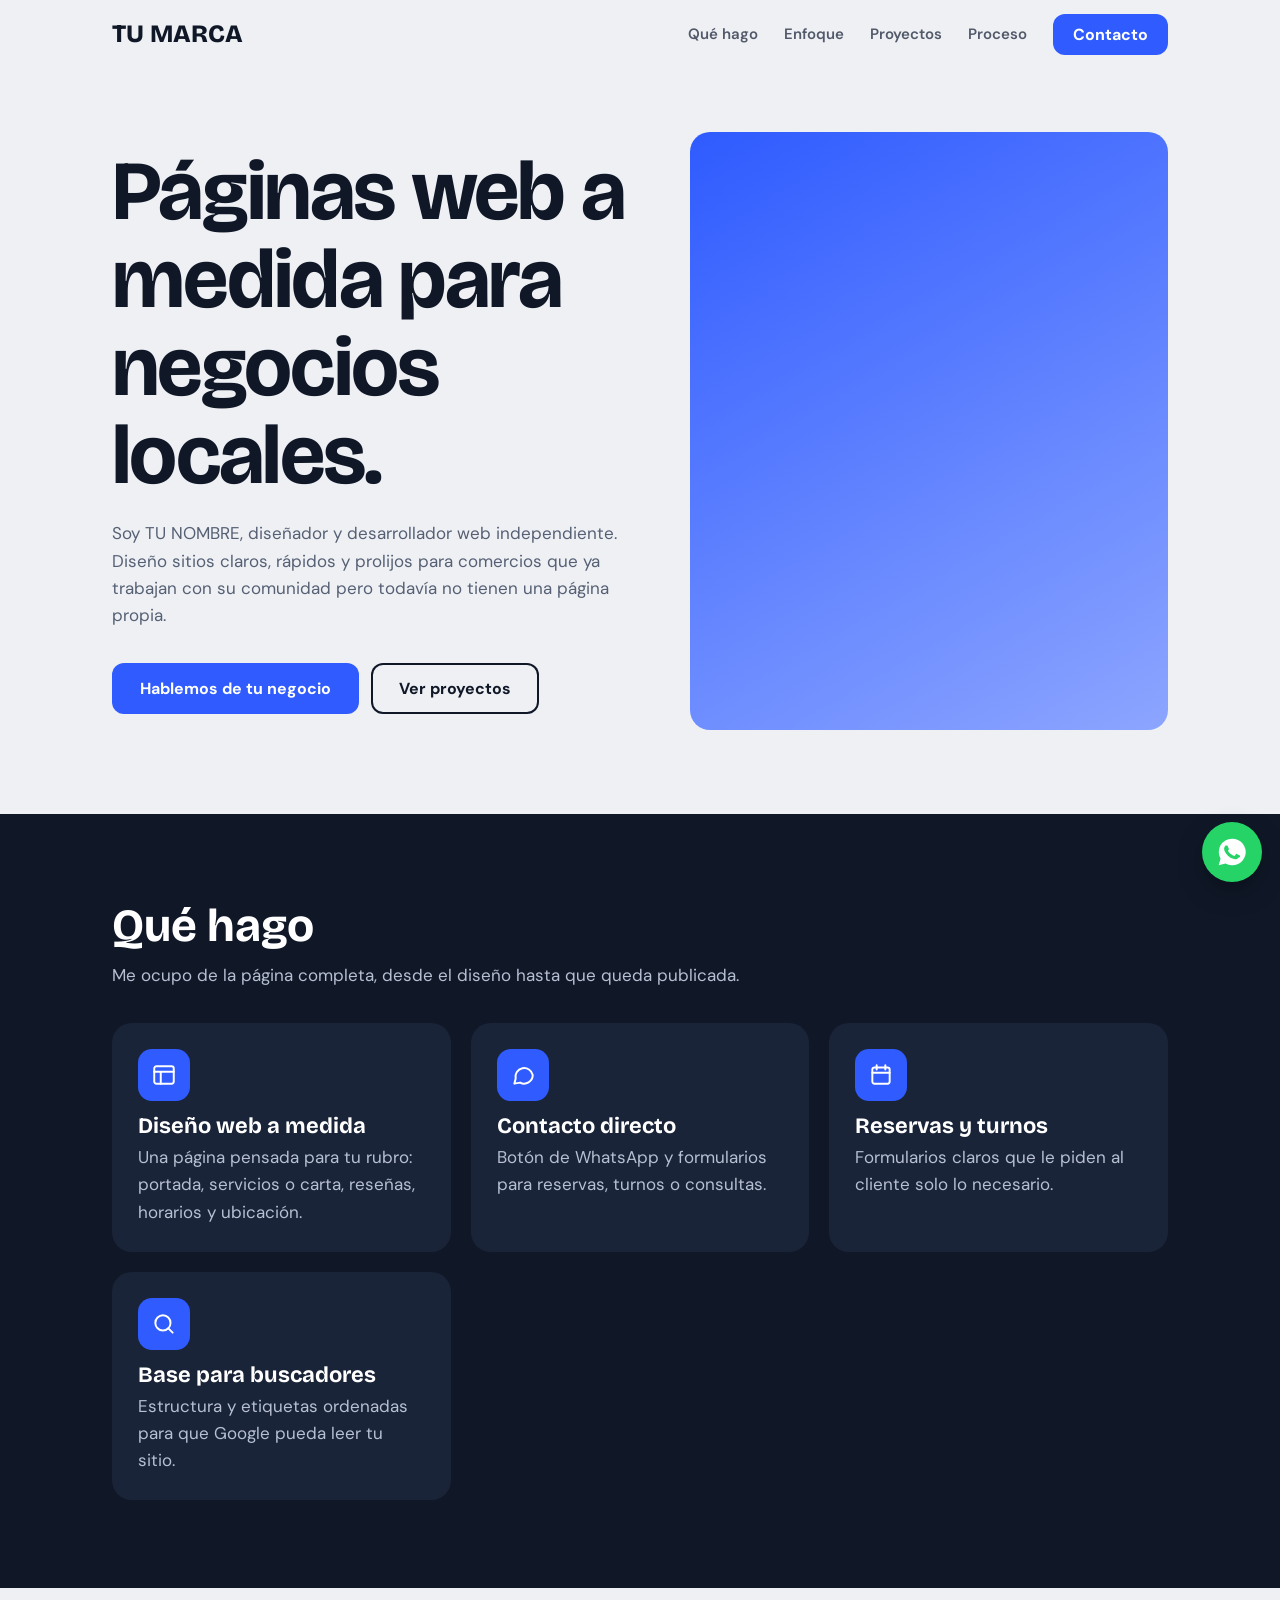
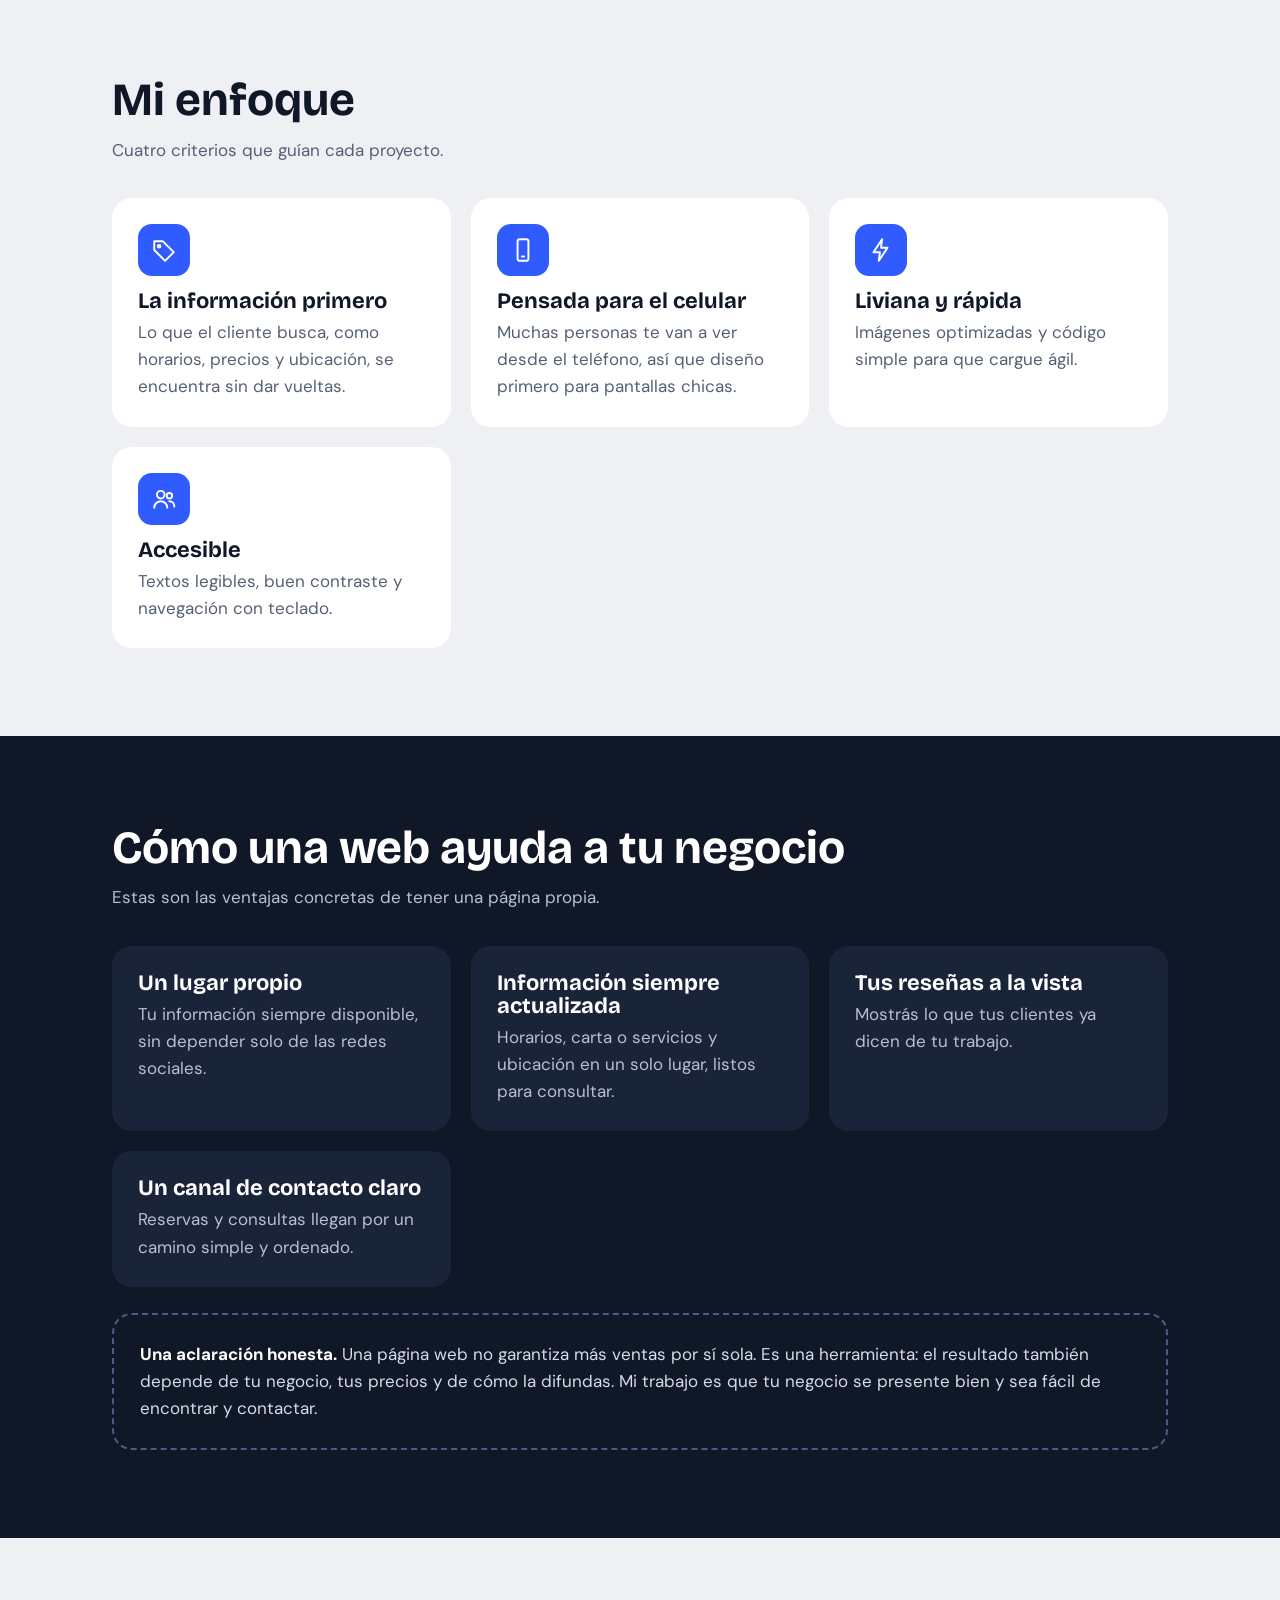
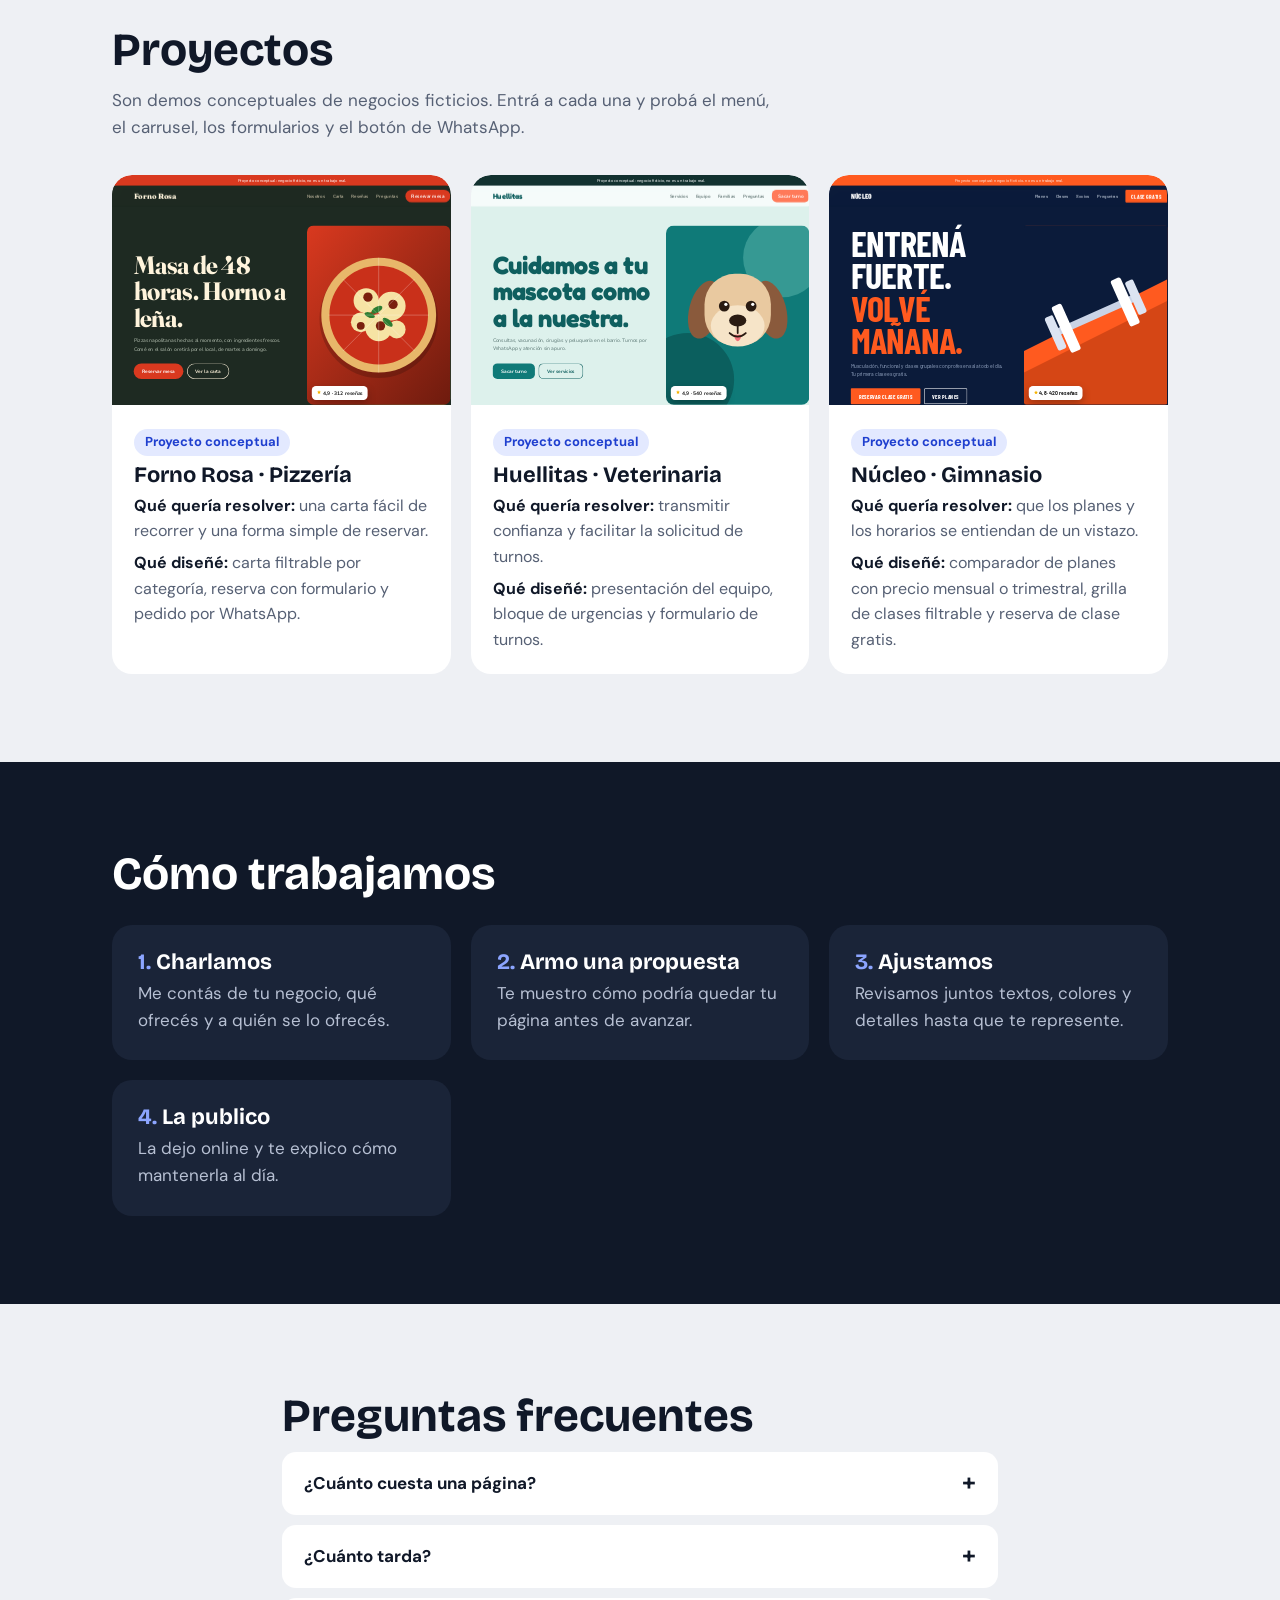
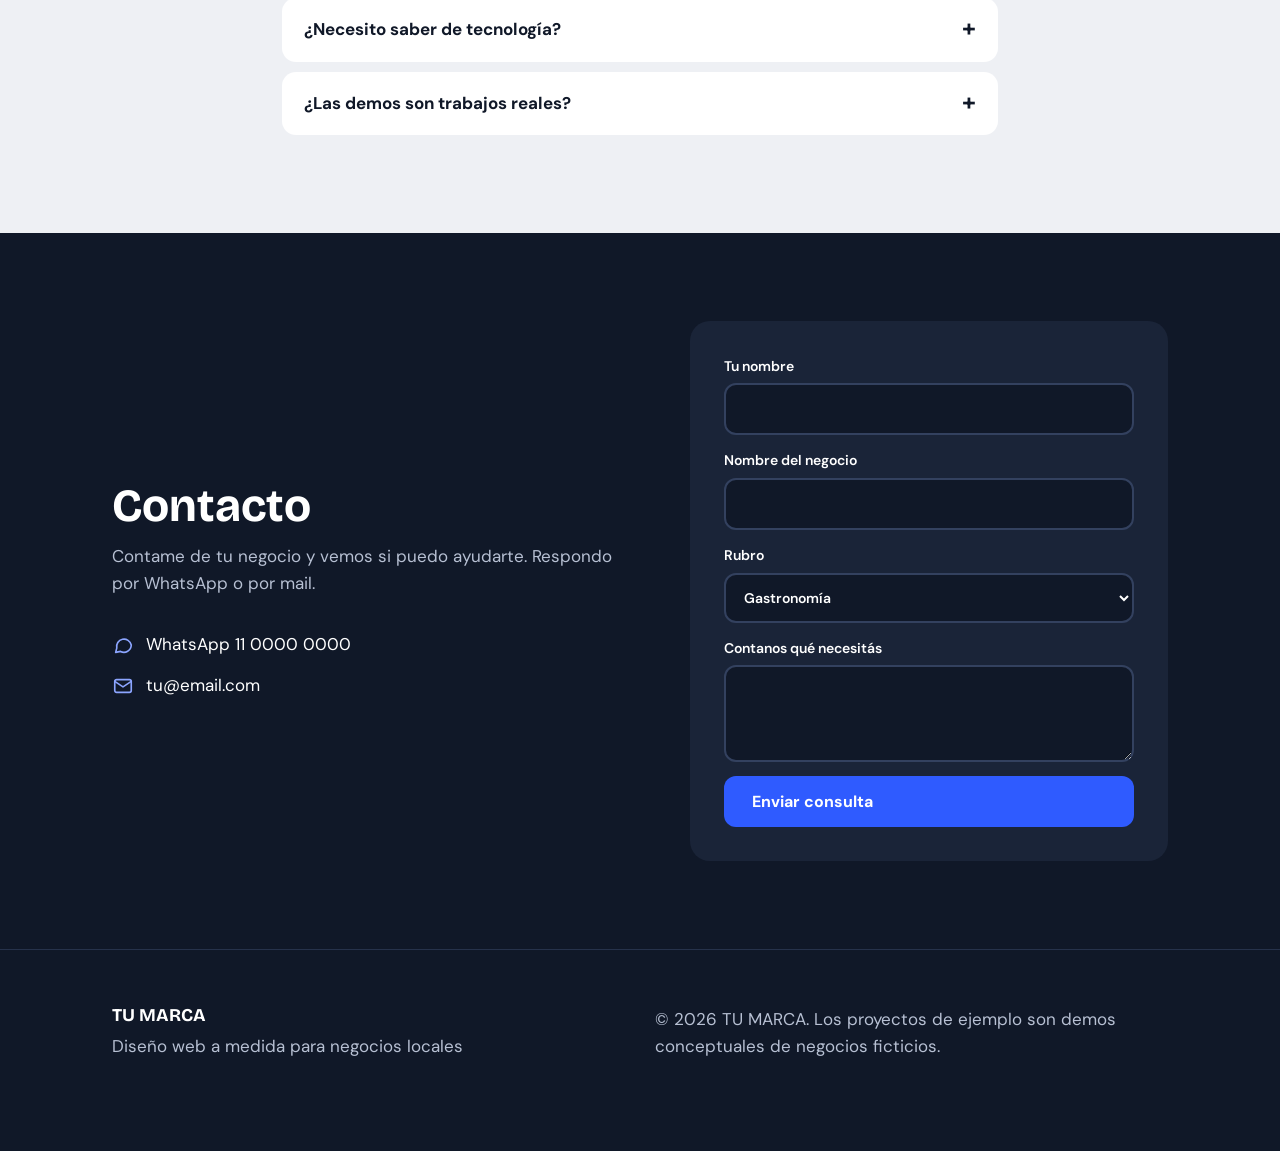
==== index.html @ e84b5f0b "Add files via upload" ====
<!DOCTYPE html><html lang="es"><head><meta charset="utf-8"><meta name="viewport" content="width=device-width,initial-scale=1"><title>TU MARCA · Diseño web a medida para negocios locales</title>
<meta name="description" content="Diseño y desarrollo de páginas web a medida para comercios y negocios locales.">
<link rel="preconnect" href="https://fonts.googleapis.com"><link rel="preconnect" href="https://fonts.gstatic.com" crossorigin>
<link href="https://fonts.googleapis.com/css2?family=Bricolage+Grotesque:opsz,wght@12..96,500;12..96,800&family=DM+Sans:wght@400;500;700&display=swap" rel="stylesheet">
<link rel="stylesheet" href="assets/common.css"><style>
:root{--bg:#EEF0F4;--tx:#2A3347;--hd:#101828;--mu:#566074;--ac:#2F5BFF;--on:#fff;--cd:#fff;--bd:#D5DAE5;--nb:#EEF0F4ee;--fi:#F6F7FA;--r:12px;--r2:20px;--fh:'Bricolage Grotesque',sans-serif;--fb:'DM Sans'}
.dk{background:#101828;color:#fff}.dk h2,.dk h3{color:#fff}.dk .sub,.dk .card p{color:#b7c0d3}.dk .card{background:#1A2438}.dk .info .i{color:#8CA5FF}
.shot{height:230px;overflow:hidden;position:relative;border-radius:var(--r2) var(--r2) 0 0;background:#dde1ea}.shot iframe{width:1200px;height:860px;border:0;transform:scale(.3);transform-origin:0 0;pointer-events:none}
.shot a{position:absolute;inset:0;background:#2F5BFF00;display:flex;gap:8px;align-items:center;justify-content:center;color:#fff;font-weight:700;opacity:0;transition:.3s;text-decoration:none}.shot a:hover,.shot a:focus-visible{background:#2F5BFFcc;opacity:1}
.pc{padding:0;overflow:hidden}.pb{padding:22px}.pb p{font-size:16px}.pb p b{color:var(--hd)}.tag{display:inline-block;font-size:13px;background:#E3E9FF;color:#1f3fcf;padding:3px 11px;border-radius:999px;font-weight:700;margin-bottom:8px}
.n{counter-reset:s}.stp{counter-increment:s}.stp h3::before{content:counter(s) ". ";color:#8CA5FF}
.note{border:2px dashed #4a5c85;border-radius:var(--r2);padding:26px;margin-top:26px;color:#d4dbea}.note b{color:#fff}
.dk .f{background:#1A2438}.dk .f input,.dk .f select,.dk .f textarea{color:#fff;background:#101828;border-color:#33415f}</style></head>
<body data-wa="5491100000000" data-msg="Hola! Vi tu portfolio y quiero consultar por una web para mi negocio.">
<header class="nav"><div class="w"><a class="logo" href="#">TU MARCA</a><button class="burger" aria-label="Menú"><i data-i="menu"></i></button>
<nav><a href="#servicios">Qué hago</a><a href="#enfoque">Enfoque</a><a href="#proyectos">Proyectos</a><a href="#proceso">Proceso</a><a class="btn" href="#contacto">Contacto</a></nav></div></header>
<section class="hero"><div class="w two"><div><h1>Páginas web a medida para negocios locales.</h1>
<p class="sub">Soy TU NOMBRE, diseñador y desarrollador web independiente. Diseño sitios claros, rápidos y prolijos para comercios que ya trabajan con su comunidad pero todavía no tienen una página propia.</p>
<div class="cta"><a class="btn" href="#contacto">Hablemos de tu negocio</a><a class="btn o" href="#proyectos">Ver proyectos</a></div></div>
<div class="ph tall" data-img="img/yo.jpg" style="--ill:url(img/yo.svg);--g:linear-gradient(150deg,#2F5BFF,#8CA5FF)"></div></div></section>
<section class="dk sec" id="servicios"><div class="w"><h2 class="rv">Qué hago</h2><p class="sub rv">Me ocupo de la página completa, desde el diseño hasta que queda publicada.</p>
<div class="g"><div class="card rv"><div class="ic"><i data-i="layout"></i></div><h3>Diseño web a medida</h3><p>Una página pensada para tu rubro: portada, servicios o carta, reseñas, horarios y ubicación.</p></div>
<div class="card rv"><div class="ic"><i data-i="chat"></i></div><h3>Contacto directo</h3><p>Botón de WhatsApp y formularios para reservas, turnos o consultas.</p></div>
<div class="card rv"><div class="ic"><i data-i="cal"></i></div><h3>Reservas y turnos</h3><p>Formularios claros que le piden al cliente solo lo necesario.</p></div>
<div class="card rv"><div class="ic"><i data-i="search"></i></div><h3>Base para buscadores</h3><p>Estructura y etiquetas ordenadas para que Google pueda leer tu sitio.</p></div></div></div></section>
<section class="sec" id="enfoque"><div class="w"><h2 class="rv">Mi enfoque</h2><p class="sub rv">Cuatro criterios que guían cada proyecto.</p>
<div class="g"><div class="card rv"><div class="ic"><i data-i="tag"></i></div><h3>La información primero</h3><p>Lo que el cliente busca, como horarios, precios y ubicación, se encuentra sin dar vueltas.</p></div>
<div class="card rv"><div class="ic"><i data-i="mobile"></i></div><h3>Pensada para el celular</h3><p>Muchas personas te van a ver desde el teléfono, así que diseño primero para pantallas chicas.</p></div>
<div class="card rv"><div class="ic"><i data-i="bolt"></i></div><h3>Liviana y rápida</h3><p>Imágenes optimizadas y código simple para que cargue ágil.</p></div>
<div class="card rv"><div class="ic"><i data-i="users"></i></div><h3>Accesible</h3><p>Textos legibles, buen contraste y navegación con teclado.</p></div></div></div></section>
<section class="dk sec" id="beneficios"><div class="w"><h2 class="rv">Cómo una web ayuda a tu negocio</h2><p class="sub rv">Estas son las ventajas concretas de tener una página propia.</p>
<div class="g"><div class="card rv"><h3>Un lugar propio</h3><p>Tu información siempre disponible, sin depender solo de las redes sociales.</p></div>
<div class="card rv"><h3>Información siempre actualizada</h3><p>Horarios, carta o servicios y ubicación en un solo lugar, listos para consultar.</p></div>
<div class="card rv"><h3>Tus reseñas a la vista</h3><p>Mostrás lo que tus clientes ya dicen de tu trabajo.</p></div>
<div class="card rv"><h3>Un canal de contacto claro</h3><p>Reservas y consultas llegan por un camino simple y ordenado.</p></div></div>
<div class="note rv"><p><b>Una aclaración honesta.</b> Una página web no garantiza más ventas por sí sola. Es una herramienta: el resultado también depende de tu negocio, tus precios y de cómo la difundas. Mi trabajo es que tu negocio se presente bien y sea fácil de encontrar y contactar.</p></div></div></section>
<section class="sec" id="proyectos"><div class="w"><h2 class="rv">Proyectos</h2><p class="sub rv">Son demos conceptuales de negocios ficticios. Entrá a cada una y probá el menú, el carrusel, los formularios y el botón de WhatsApp.</p>
<div class="g">
<article class="card pc rv"><div class="shot"><iframe src="demos/pizzeria.html" title="Vista previa de la demo de pizzería" loading="lazy" tabindex="-1"></iframe><a href="demos/pizzeria.html">Ver demo <i data-i="up"></i></a></div><div class="pb"><span class="tag">Proyecto conceptual</span><h3>Forno Rosa · Pizzería</h3><p><b>Qué quería resolver:</b> una carta fácil de recorrer y una forma simple de reservar.</p><p><b>Qué diseñé:</b> carta filtrable por categoría, reserva con formulario y pedido por WhatsApp.</p></div></article>
<article class="card pc rv"><div class="shot"><iframe src="demos/veterinaria.html" title="Vista previa de la demo de veterinaria" loading="lazy" tabindex="-1"></iframe><a href="demos/veterinaria.html">Ver demo <i data-i="up"></i></a></div><div class="pb"><span class="tag">Proyecto conceptual</span><h3>Huellitas · Veterinaria</h3><p><b>Qué quería resolver:</b> transmitir confianza y facilitar la solicitud de turnos.</p><p><b>Qué diseñé:</b> presentación del equipo, bloque de urgencias y formulario de turnos.</p></div></article>
<article class="card pc rv"><div class="shot"><iframe src="demos/gimnasio.html" title="Vista previa de la demo de gimnasio" loading="lazy" tabindex="-1"></iframe><a href="demos/gimnasio.html">Ver demo <i data-i="up"></i></a></div><div class="pb"><span class="tag">Proyecto conceptual</span><h3>Núcleo · Gimnasio</h3><p><b>Qué quería resolver:</b> que los planes y los horarios se entiendan de un vistazo.</p><p><b>Qué diseñé:</b> comparador de planes con precio mensual o trimestral, grilla de clases filtrable y reserva de clase gratis.</p></div></article></div></div></section>
<section class="dk sec" id="proceso"><div class="w"><h2 class="rv">Cómo trabajamos</h2><div class="g n" style="margin-top:26px">
<div class="card stp rv"><h3>Charlamos</h3><p>Me contás de tu negocio, qué ofrecés y a quién se lo ofrecés.</p></div><div class="card stp rv"><h3>Armo una propuesta</h3><p>Te muestro cómo podría quedar tu página antes de avanzar.</p></div><div class="card stp rv"><h3>Ajustamos</h3><p>Revisamos juntos textos, colores y detalles hasta que te represente.</p></div><div class="card stp rv"><h3>La publico</h3><p>La dejo online y te explico cómo mantenerla al día.</p></div></div></div></section>
<section class="sec" id="faq"><div class="w" style="max-width:760px"><h2 class="rv">Preguntas frecuentes</h2>
<details class="rv"><summary>¿Cuánto cuesta una página?</summary><p>Depende de lo que necesites. Escribime y te paso un presupuesto sin compromiso.</p></details>
<details class="rv"><summary>¿Cuánto tarda?</summary><p>Depende de la cantidad de secciones y de qué tan rápido tengamos los textos y las fotos. Te doy un plazo estimado antes de empezar.</p></details>
<details class="rv"><summary>¿Necesito saber de tecnología?</summary><p>No. Me encargo de la parte técnica y te explico lo que necesites saber.</p></details>
<details class="rv"><summary>¿Las demos son trabajos reales?</summary><p>No. Son proyectos conceptuales de negocios ficticios, hechos para mostrar mi forma de trabajar.</p></details></div></section>
<section class="dk sec" id="contacto"><div class="w two"><div class="rv"><h2>Contacto</h2><p class="sub">Contame de tu negocio y vemos si puedo ayudarte. Respondo por WhatsApp o por mail.</p>
<ul class="info"><li><i data-i="chat"></i>WhatsApp 11 0000 0000</li><li><i data-i="mail"></i>tu@email.com</li></ul></div>
<form class="f rv" style="grid-template-columns:1fr" data-t="Hola! Vi tu portfolio y quiero consultar por una web:" data-ok="¡Mensaje recibido!">
<label>Tu nombre<input name="Nombre" required></label><label>Nombre del negocio<input name="Negocio" required></label>
<label>Rubro<select name="Rubro"><option>Gastronomía</option><option>Salud y mascotas</option><option>Deportes</option><option>Belleza</option><option>Otro</option></select></label>
<label>Contanos qué necesitás<textarea name="Consulta" rows="3"></textarea></label><button class="btn" type="submit">Enviar consulta</button></form></div></section>
<footer style="background:#101828;color:#b7c0d3;border-color:#26324b"><div class="w fg"><div><h3 style="color:#fff">TU MARCA</h3><p>Diseño web a medida para negocios locales</p></div><div><p>© 2026 TU MARCA. Los proyectos de ejemplo son demos conceptuales de negocios ficticios.</p></div></div></footer>
<script src="assets/common.js"></script></body></html>
---- assets/common.css ----
*{box-sizing:border-box;margin:0}html{scroll-behavior:smooth}
body{font:17px/1.6 var(--fb),system-ui,sans-serif;background:var(--bg);color:var(--tx)}
.w{max-width:1100px;margin:auto;padding:0 22px}.hide{display:none!important}
.demo{background:var(--ac);color:var(--on);text-align:center;font-size:14px;padding:7px 12px}
.nav{position:sticky;top:0;z-index:50;background:var(--nb);backdrop-filter:blur(12px)}
.nav .w{display:flex;align-items:center;justify-content:space-between;height:68px}
.logo{font:800 25px var(--fh);color:var(--hd);text-decoration:none}
.nav nav{display:flex;gap:26px;align-items:center}
.nav nav a:not(.btn){color:var(--tx);text-decoration:none;font-weight:600;font-size:15px;opacity:.8;transition:opacity .2s}
.nav nav a:not(.btn):hover{opacity:1}.nav .btn{padding:10px 20px}
.burger{display:none;background:none;border:0;color:var(--hd);font-size:30px;cursor:pointer}
.btn{display:inline-flex;align-items:center;gap:8px;border:0;cursor:pointer;font:700 16px var(--fb);background:var(--ac);color:var(--on);padding:15px 28px;border-radius:var(--r);text-decoration:none;transition:transform .2s,box-shadow .25s,filter .2s}
.btn:hover{transform:translateY(-2px);box-shadow:0 12px 26px -10px var(--ac);filter:brightness(1.08)}.btn:active{transform:none}
.btn.o{background:transparent;color:var(--hd);box-shadow:inset 0 0 0 2px var(--hd)}
:focus-visible{outline:3px solid var(--ac);outline-offset:3px}
.sec{padding:88px 0}h1,h2,h3{font-family:var(--fh);color:var(--hd);line-height:1.05}
h1{font-size:clamp(42px,7.4vw,84px);letter-spacing:-.02em;margin-bottom:20px}
h2{font-size:clamp(30px,5vw,46px);margin-bottom:12px}h3{font-size:22px}
.sub{color:var(--mu);max-width:56ch;margin-bottom:34px}.cta{display:flex;gap:12px;flex-wrap:wrap;margin-top:28px}
.hero{padding:64px 0 84px}.two{display:grid;grid-template-columns:1.1fr 1fr;gap:52px;align-items:center}
.ph{position:relative;border-radius:var(--r2);background:var(--img,none) center/cover,var(--ill,none) center/cover,var(--g);overflow:hidden;min-height:220px}
.tall{aspect-ratio:4/5}.wide{aspect-ratio:5/4}
.badge{position:absolute;left:16px;bottom:16px;z-index:2;background:#fff;color:#1b1b1b;padding:10px 16px;border-radius:14px;font-weight:700;box-shadow:0 12px 30px #0004;animation:fl 4s ease-in-out infinite}
@keyframes fl{50%{transform:translateY(-8px)}}
.stats{display:grid;grid-template-columns:repeat(auto-fit,minmax(160px,1fr));gap:16px;text-align:center}
.stats b{display:block;font:800 clamp(36px,5vw,52px) var(--fh);color:var(--pr,var(--ac))}.stats span{color:var(--mu);font-size:15px}
.g{display:grid;gap:20px;grid-template-columns:repeat(auto-fit,minmax(250px,1fr))}
.card{background:var(--cd);border-radius:var(--r2);padding:26px;transition:transform .3s,box-shadow .3s}
.card:hover{transform:translateY(-5px);box-shadow:0 22px 40px -22px #000a}.card p{color:var(--mu);margin-top:6px}
.row{display:flex;justify-content:space-between;gap:12px;align-items:baseline}.row b{color:var(--pr,var(--ac));font:800 20px var(--fh);white-space:nowrap}
.tabs{display:flex;gap:8px;flex-wrap:wrap;margin-bottom:26px}
.tabs button{border:0;cursor:pointer;font:600 15px var(--fb);padding:10px 20px;border-radius:999px;background:var(--cd);color:var(--tx);transition:.2s}
.tabs button.on{background:var(--ac);color:var(--on)}
.car{overflow:hidden;--n:1}.tr{display:flex;transition:transform .6s cubic-bezier(.2,.8,.2,1)}
.sl{flex:0 0 calc(100%/var(--n));padding:0 8px}.sl>div{background:var(--cd);border-radius:var(--r2);padding:28px;height:100%}
.sl p{margin:10px 0 14px}.st{color:#F5B301;display:inline-flex;gap:2px}.st .i{width:18px;height:18px}
.cn{display:flex;justify-content:center;align-items:center;gap:14px;margin-top:22px}
.cn button{display:grid;place-items:center;width:46px;height:46px;border-radius:50%;border:0;background:var(--cd);color:var(--hd);font-size:18px;cursor:pointer;transition:.2s}.cn button:hover{background:var(--ac);color:var(--on)}
.dots span{display:inline-block;width:9px;height:9px;margin:0 4px;border-radius:9px;background:var(--mu);opacity:.4;cursor:pointer;transition:.3s}.dots span.on{width:26px;background:var(--ac);opacity:1}
.f{display:grid;gap:14px;grid-template-columns:1fr 1fr;background:var(--cd);padding:34px;border-radius:var(--r2)}.f .full{grid-column:1/-1}
.f label{display:grid;gap:6px;font-weight:600;font-size:14px}
.f input,.f select,.f textarea{font:inherit;padding:13px 14px;border-radius:12px;border:2px solid var(--bd);background:var(--fi);color:var(--tx);transition:border .2s}
.f input:focus,.f select:focus,.f textarea:focus{border-color:var(--ac);outline:0}.f :user-invalid{border-color:#e5484d}
.ok{text-align:center;padding:20px}.ok p{margin:8px 0 20px;color:var(--mu)}
.chk{width:64px;height:64px;margin:0 auto 14px;border-radius:50%;background:var(--ac);color:var(--on);display:grid;place-items:center;font-size:32px;animation:pop .5s}
@keyframes pop{from{transform:scale(0)}}
details{background:var(--cd);border-radius:14px;padding:18px 22px;margin-bottom:10px}
summary{cursor:pointer;font-weight:700;color:var(--hd);list-style:none;display:flex;justify-content:space-between}
summary::after{content:"+";font-size:24px;line-height:1;transition:transform .3s}details[open] summary::after{transform:rotate(45deg)}
details p{margin-top:10px;color:var(--mu)}
footer{padding:56px 0 90px;border-top:1px solid var(--bd);color:var(--mu)}.fg{display:grid;gap:30px;grid-template-columns:repeat(auto-fit,minmax(200px,1fr))}
footer h3{font-size:18px;margin-bottom:8px}
.wa{position:fixed;right:18px;bottom:18px;z-index:60;width:60px;height:60px;border-radius:50%;background:#25D366;display:grid;place-items:center;box-shadow:0 10px 26px #0005;animation:pu 2.6s infinite;transition:transform .2s}.wa:hover{transform:scale(1.1)}
@keyframes pu{0%{box-shadow:0 0 0 0 #25D366aa}70%,100%{box-shadow:0 0 0 20px #25D36600}}
.toast{position:fixed;left:50%;bottom:24px;z-index:70;transform:translate(-50%,140px);background:#111;color:#fff;padding:13px 22px;border-radius:12px;transition:transform .4s}.toast.show{transform:translate(-50%,0)}
.js .rv{opacity:0;transform:translateY(26px);transition:opacity .8s,transform .8s}.js .rv.in{opacity:1;transform:none}
.hero .two>*{animation:up .9s both}.hero .two>*:nth-child(2){animation-delay:.15s}@keyframes up{from{opacity:0;transform:translateY(24px)}}
@media(min-width:900px){.car{--n:2}}
@media(max-width:820px){.two,.f{grid-template-columns:1fr}.burger{display:block}.nav nav{display:none}
.nav nav.open{display:flex;position:absolute;top:68px;left:0;right:0;flex-direction:column;align-items:stretch;gap:16px;padding:22px;background:var(--bg);text-align:center}.sec{padding:64px 0}}
@media(prefers-reduced-motion:reduce){*{animation:none!important;transition:none!important}.js .rv{opacity:1;transform:none}}
i{font-style:normal;display:inline-flex}
.i{width:1.2em;height:1.2em;fill:none;stroke:currentColor;stroke-width:1.8;stroke-linecap:round;stroke-linejoin:round;flex:none}
.i.fl{fill:currentColor;stroke:none}.i.fl.e{fill:none;stroke:currentColor;stroke-width:1.6}.badge .i{color:#F5B301;width:16px;height:16px;vertical-align:-2px}
.ic{width:52px;height:52px;border-radius:14px;background:var(--ac);color:var(--on);display:grid;place-items:center;margin-bottom:14px}.ic .i{width:26px;height:26px}
.info{list-style:none;padding:0;display:grid;gap:14px;margin-top:20px}.info li{display:flex;gap:12px;align-items:center}.info .i{color:var(--ac);width:22px;height:22px}
.map{border:0;width:100%;height:340px;border-radius:var(--r2)}
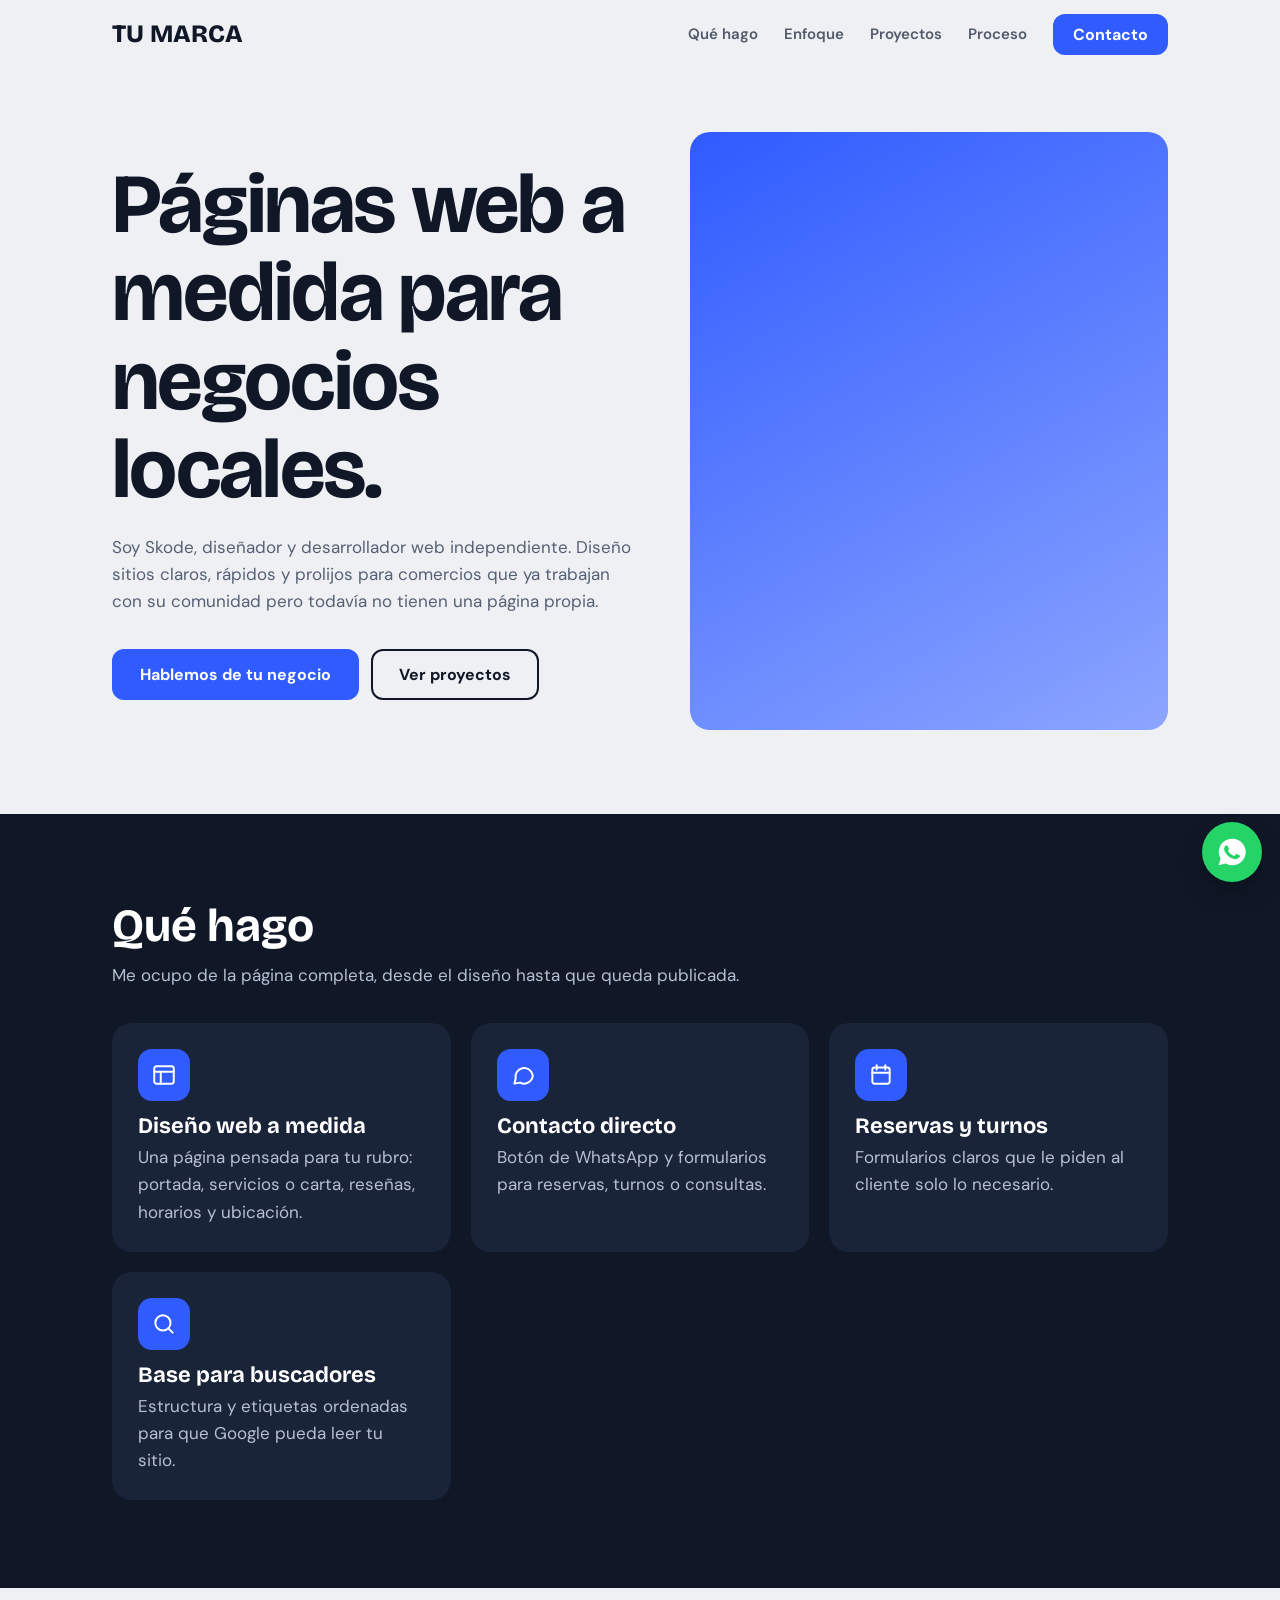
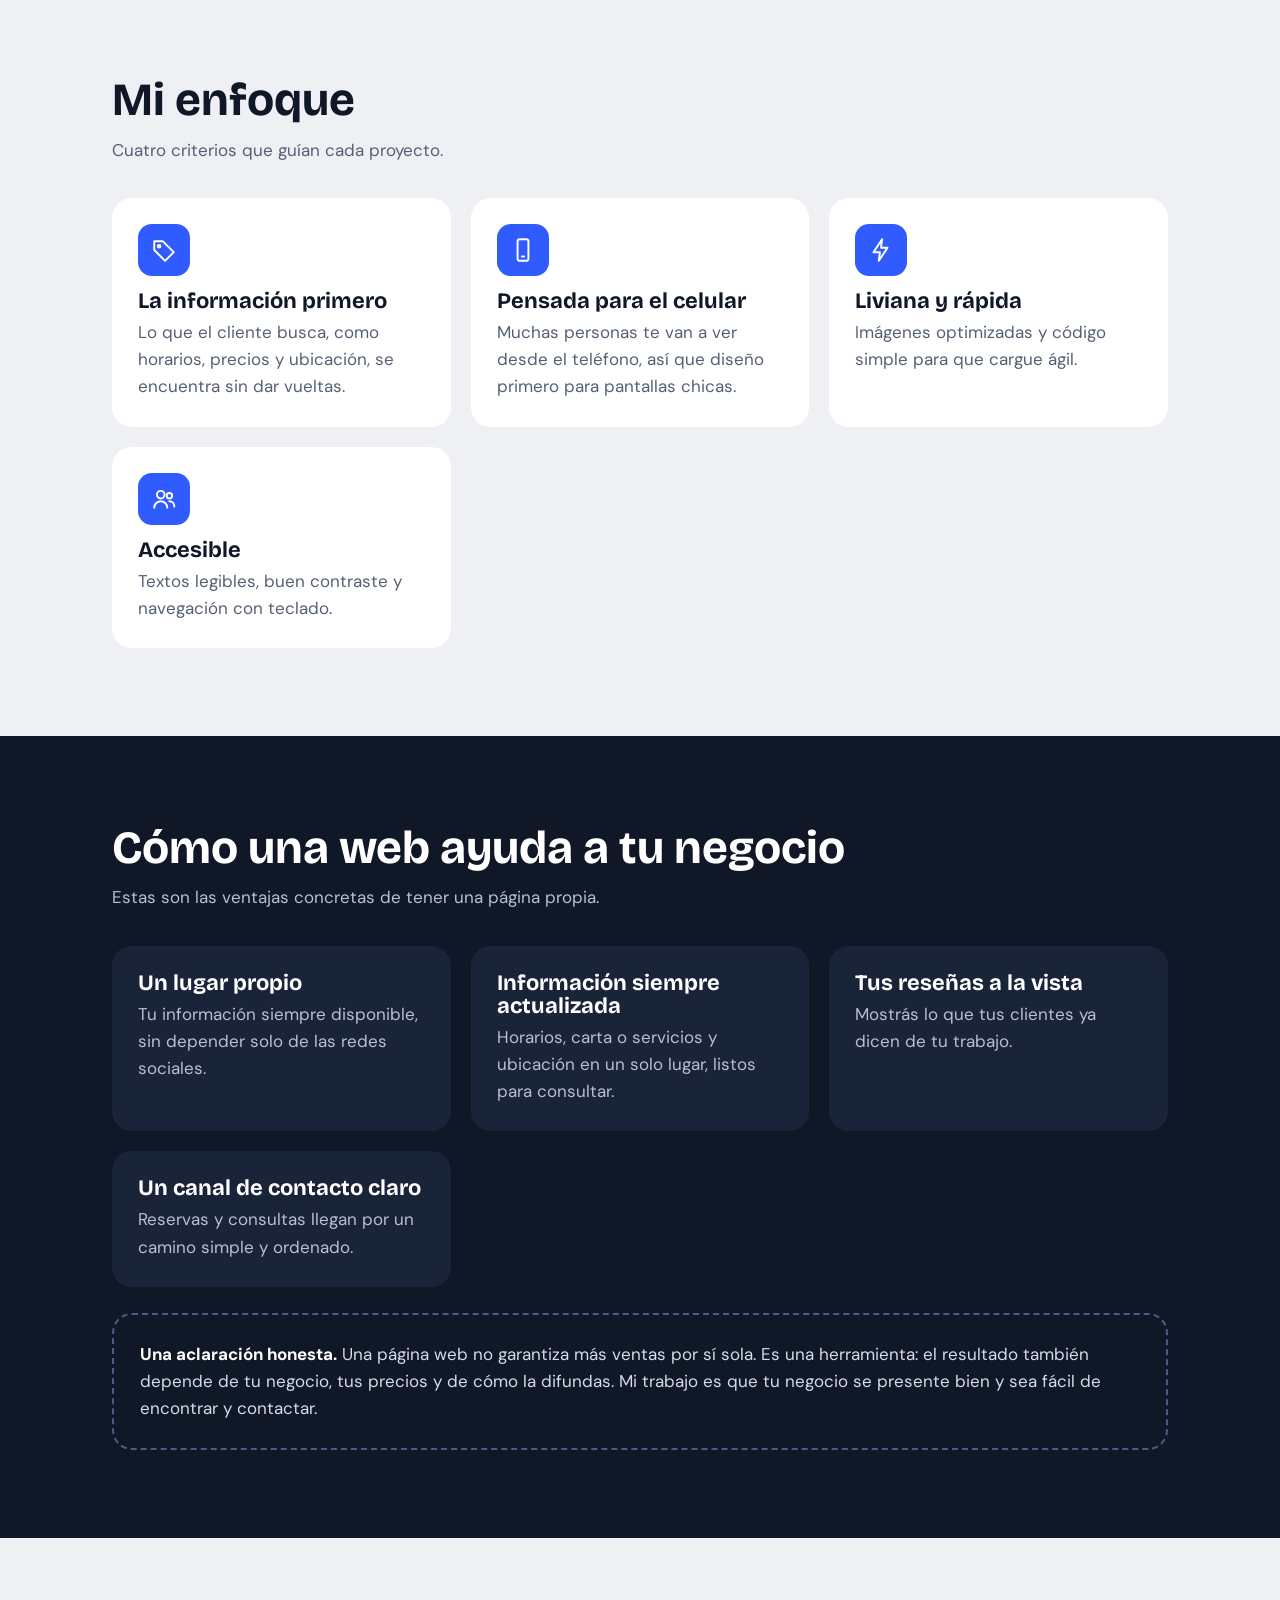
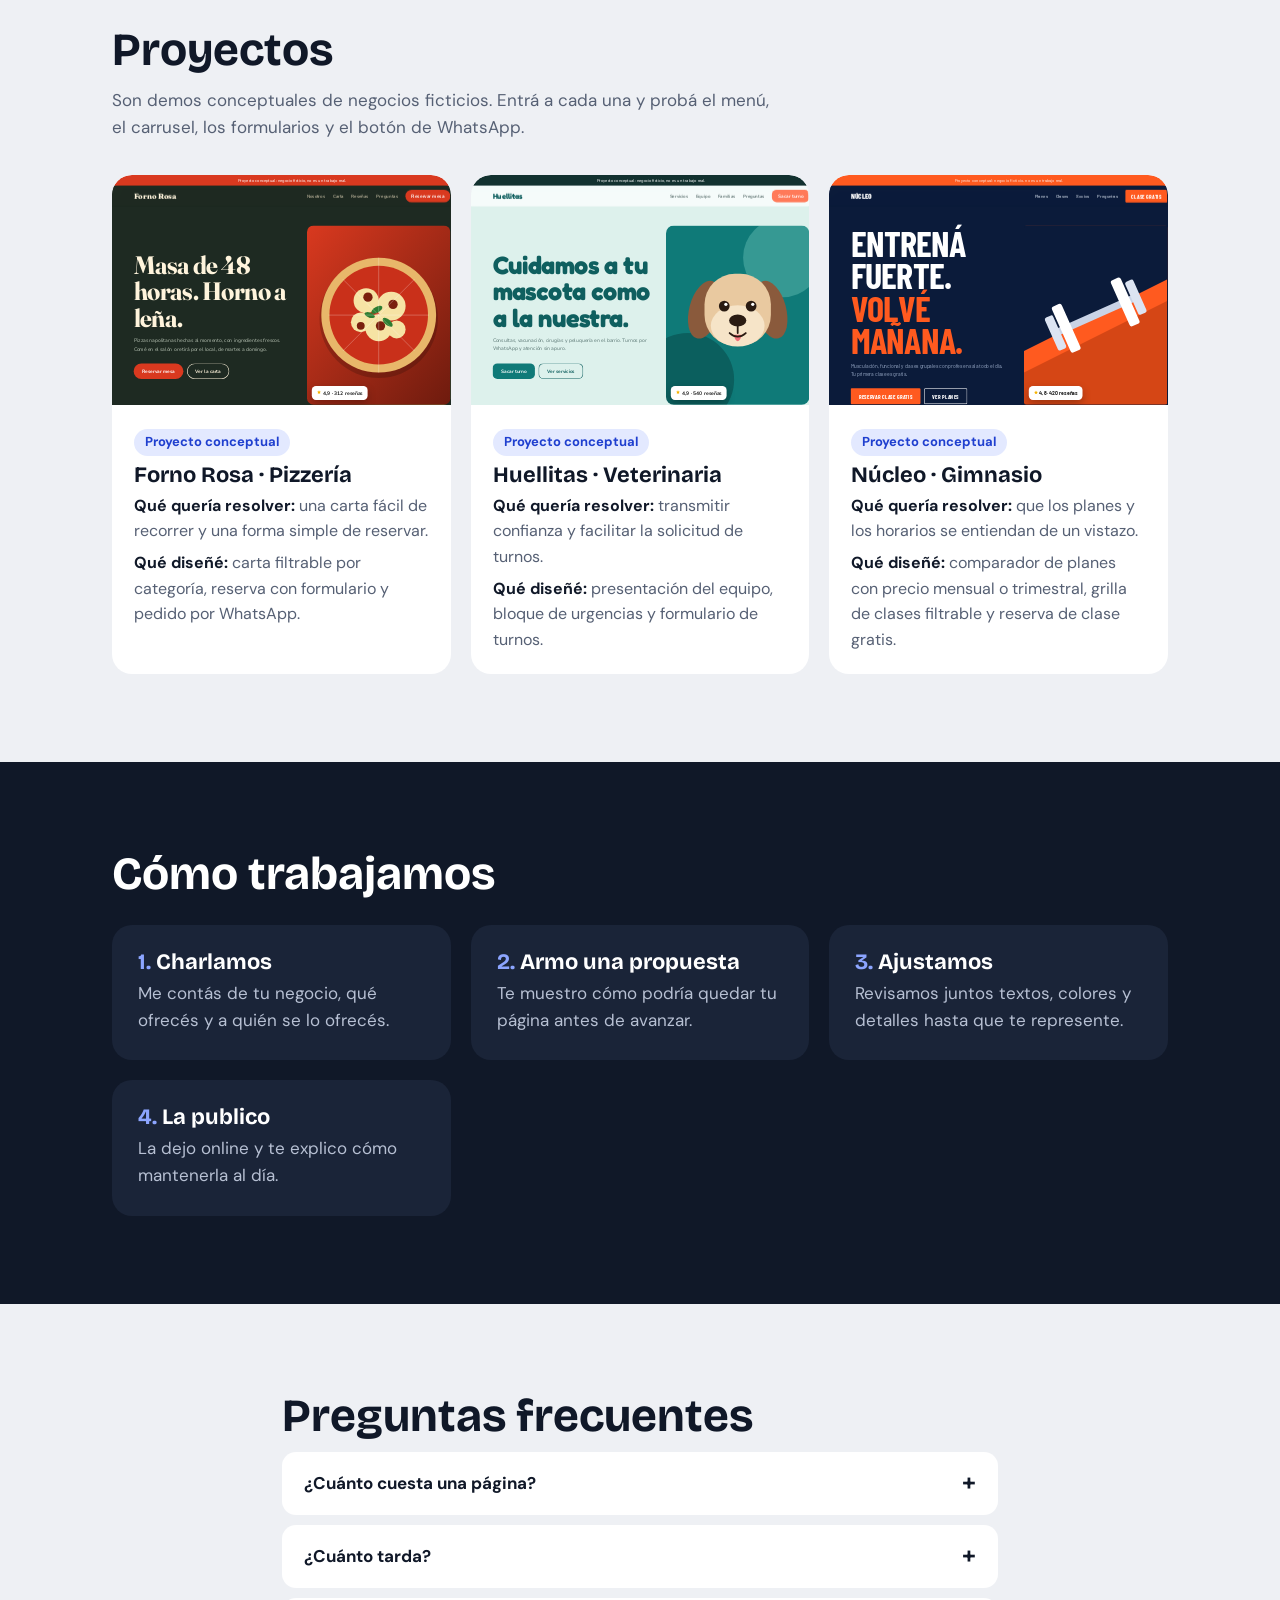
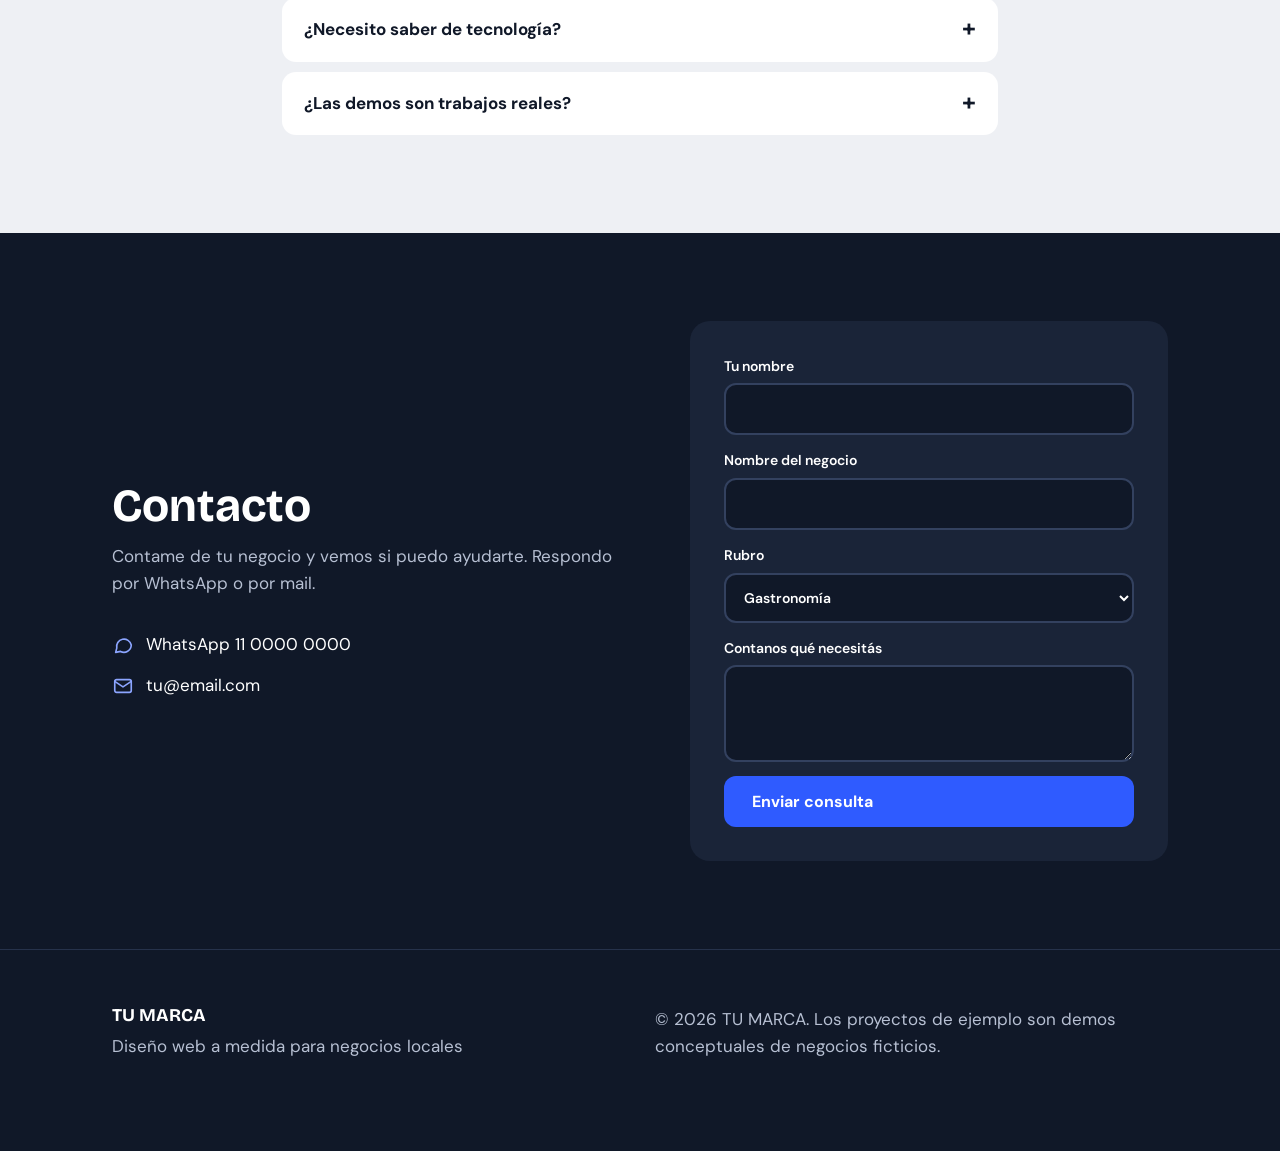
==== commit 75ba3cb9: "Update author name in index.html" ====
--- a/index.html
+++ b/index.html
@@ -15,7 +15,7 @@
 <header class="nav"><div class="w"><a class="logo" href="#">TU MARCA</a><button class="burger" aria-label="Menú"><i data-i="menu"></i></button>
 <nav><a href="#servicios">Qué hago</a><a href="#enfoque">Enfoque</a><a href="#proyectos">Proyectos</a><a href="#proceso">Proceso</a><a class="btn" href="#contacto">Contacto</a></nav></div></header>
 <section class="hero"><div class="w two"><div><h1>Páginas web a medida para negocios locales.</h1>
-<p class="sub">Soy TU NOMBRE, diseñador y desarrollador web independiente. Diseño sitios claros, rápidos y prolijos para comercios que ya trabajan con su comunidad pero todavía no tienen una página propia.</p>
+<p class="sub">Soy Skode, diseñador y desarrollador web independiente. Diseño sitios claros, rápidos y prolijos para comercios que ya trabajan con su comunidad pero todavía no tienen una página propia.</p>
 <div class="cta"><a class="btn" href="#contacto">Hablemos de tu negocio</a><a class="btn o" href="#proyectos">Ver proyectos</a></div></div>
 <div class="ph tall" data-img="img/yo.jpg" style="--ill:url(img/yo.svg);--g:linear-gradient(150deg,#2F5BFF,#8CA5FF)"></div></div></section>
 <section class="dk sec" id="servicios"><div class="w"><h2 class="rv">Qué hago</h2><p class="sub rv">Me ocupo de la página completa, desde el diseño hasta que queda publicada.</p>
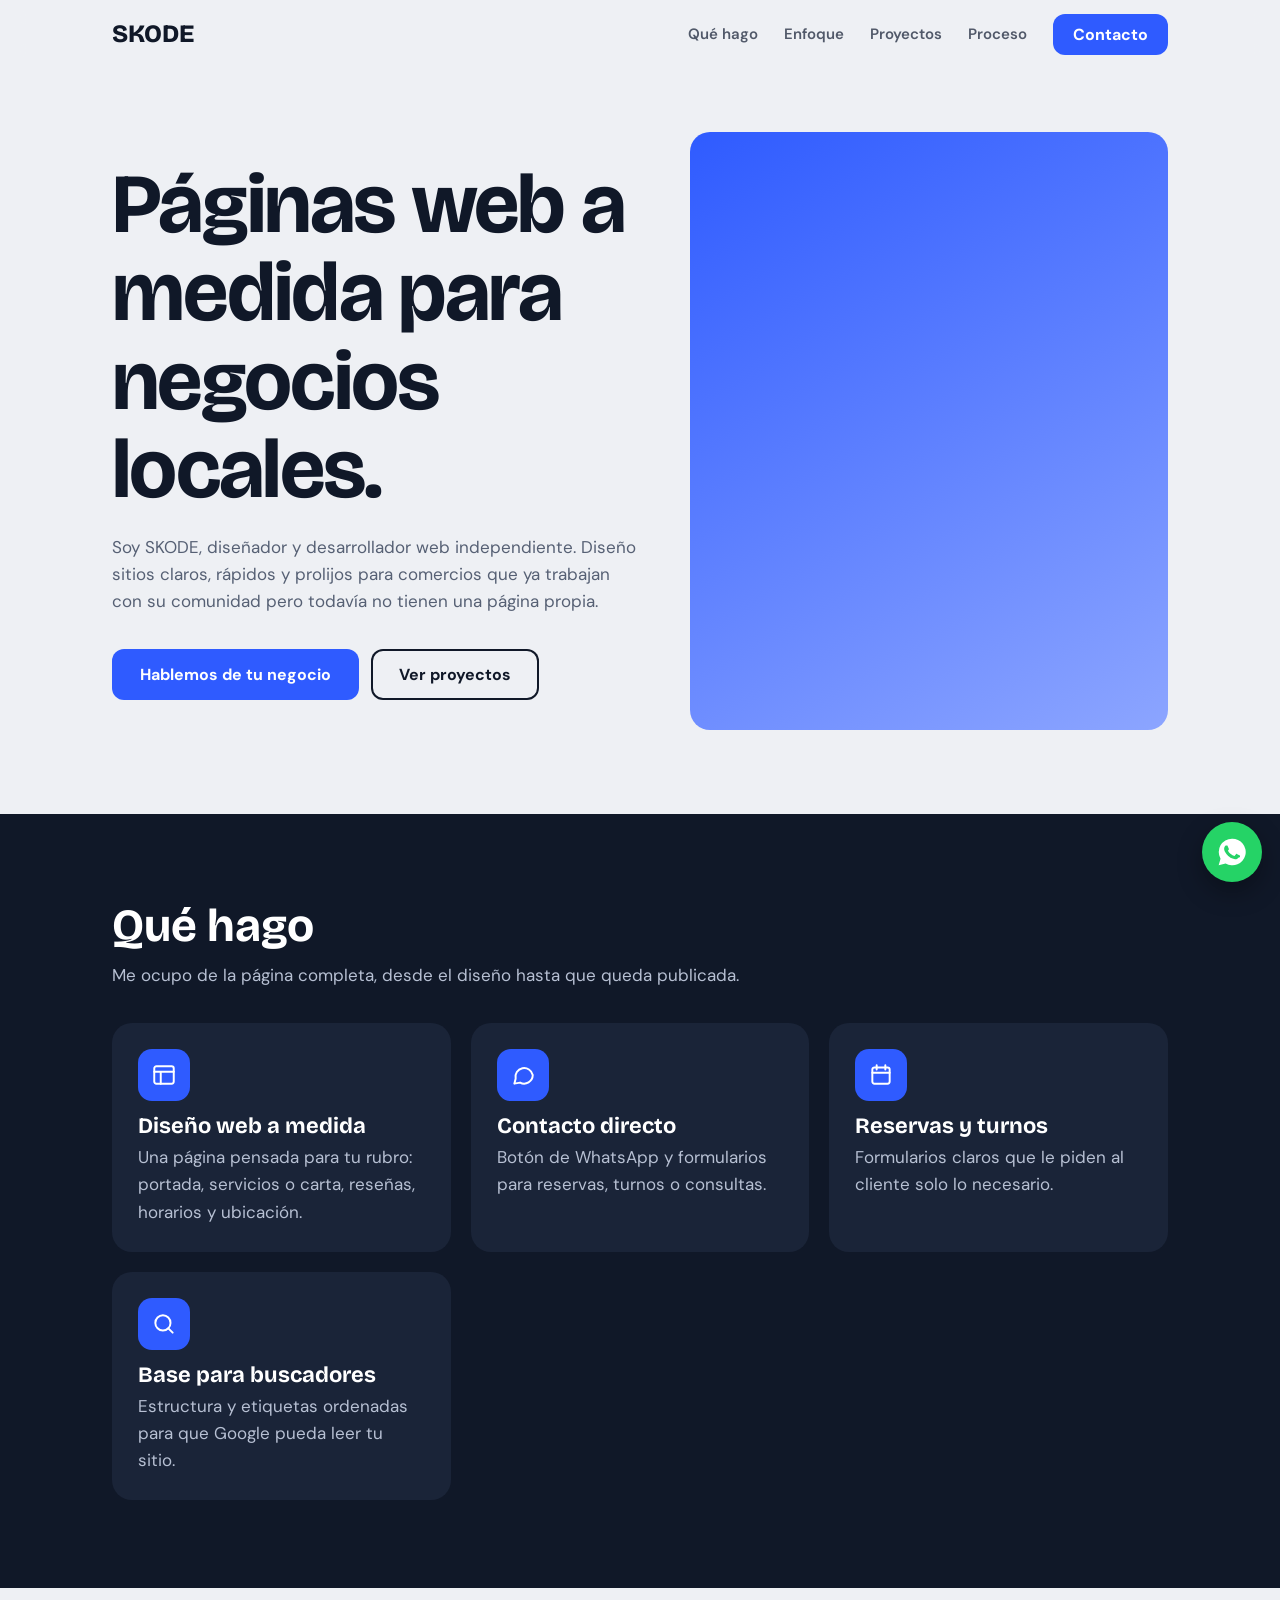
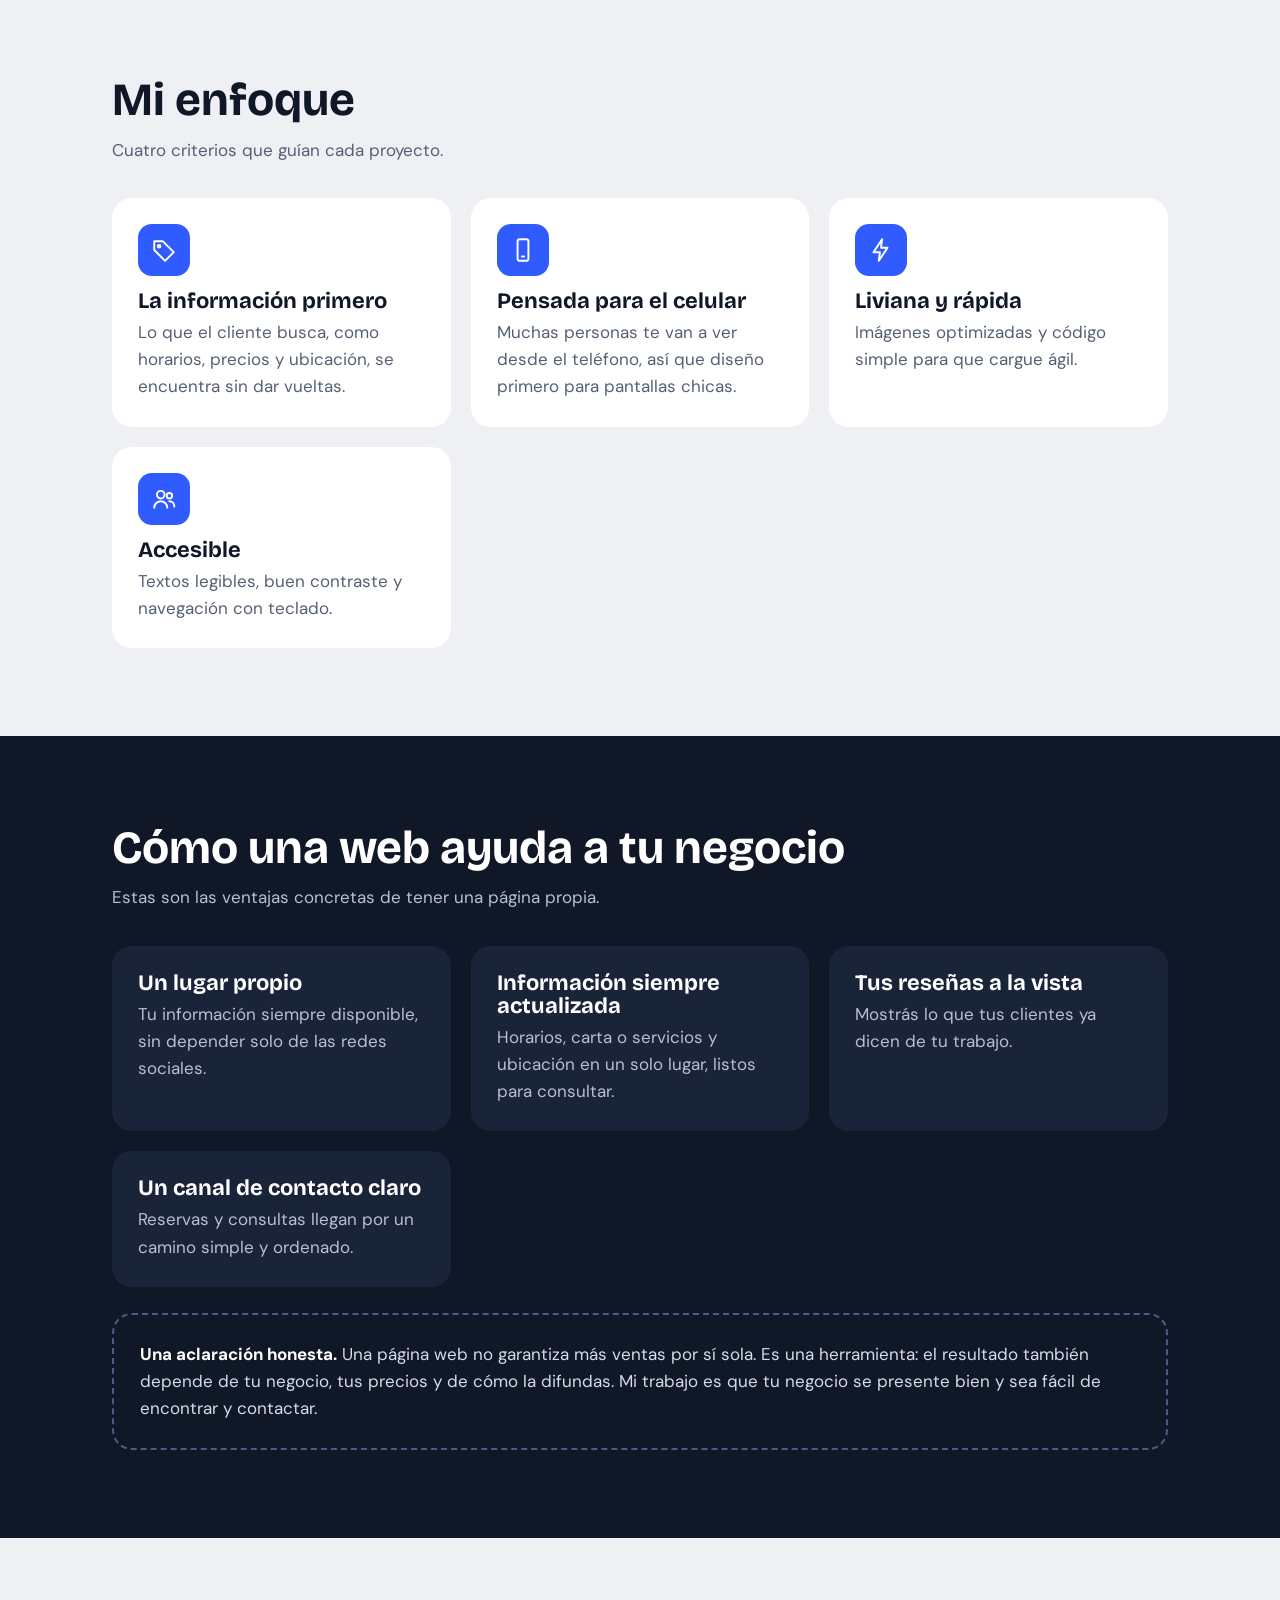
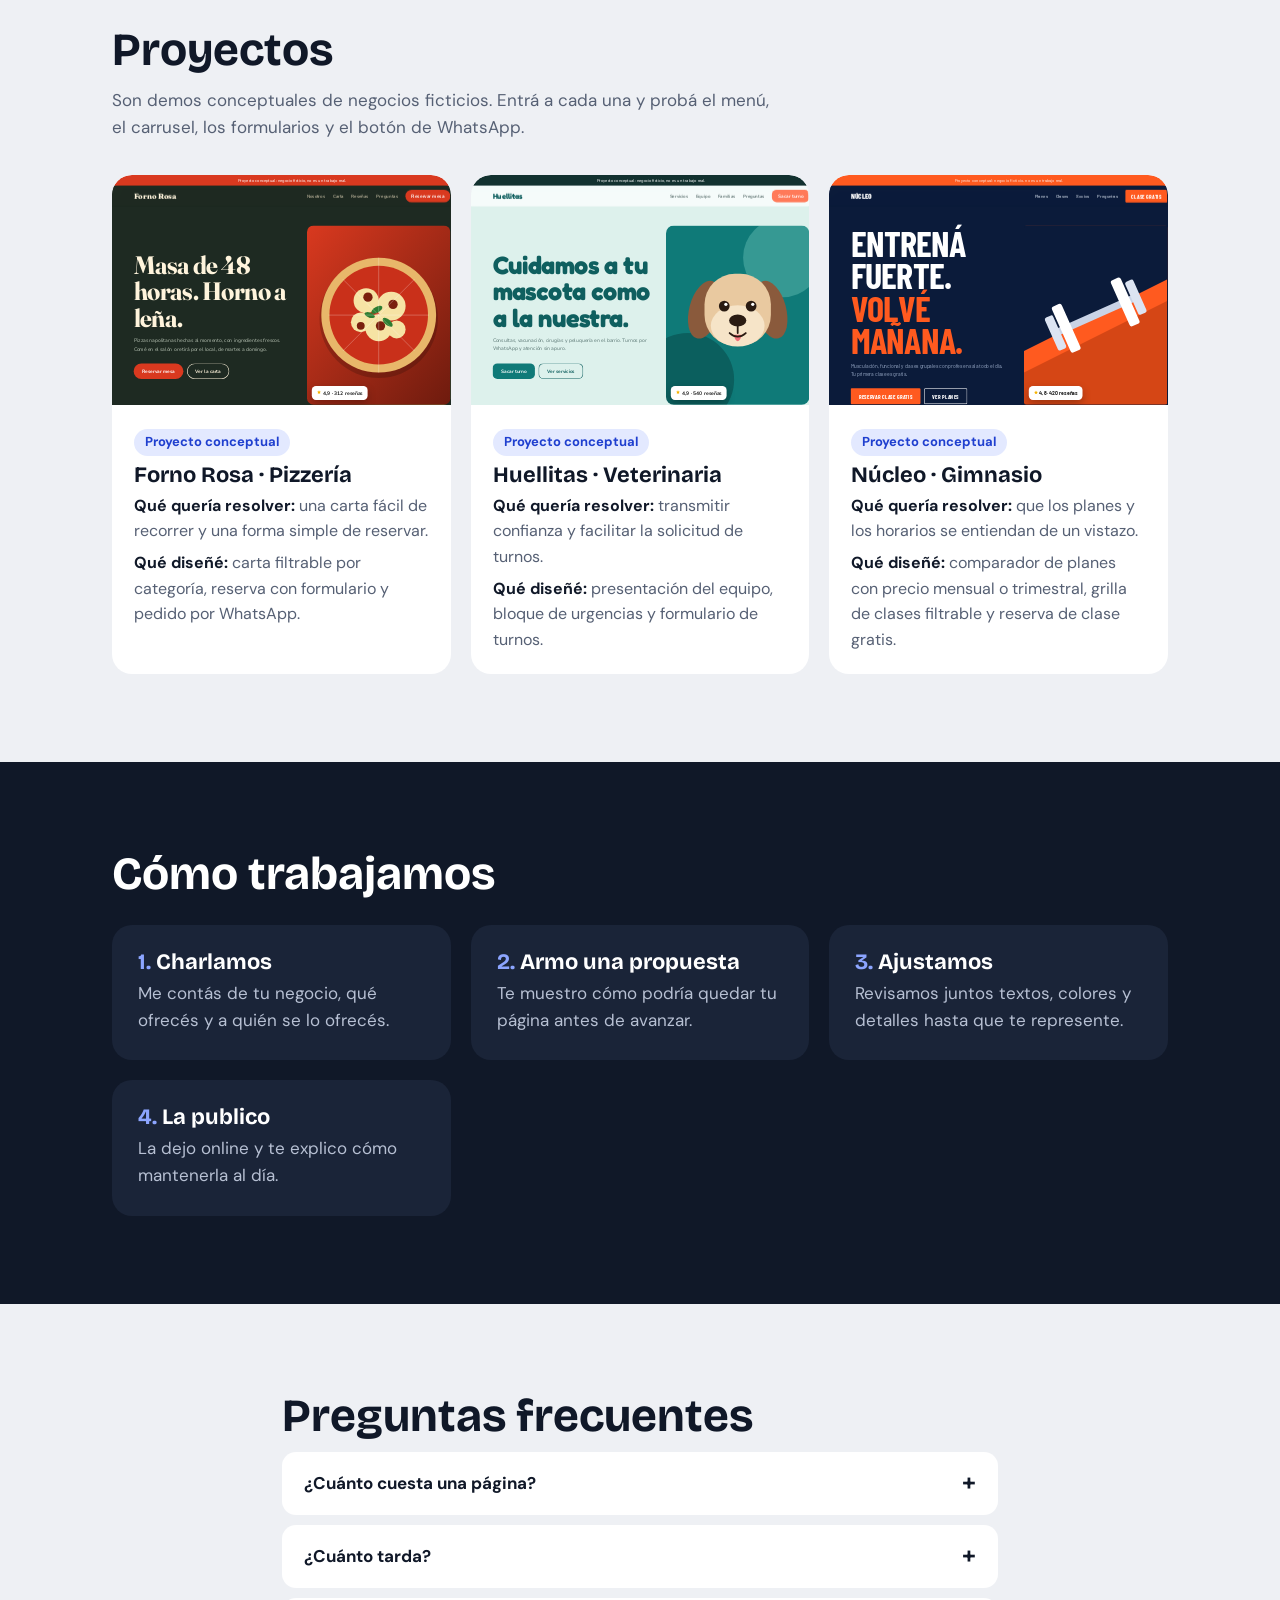
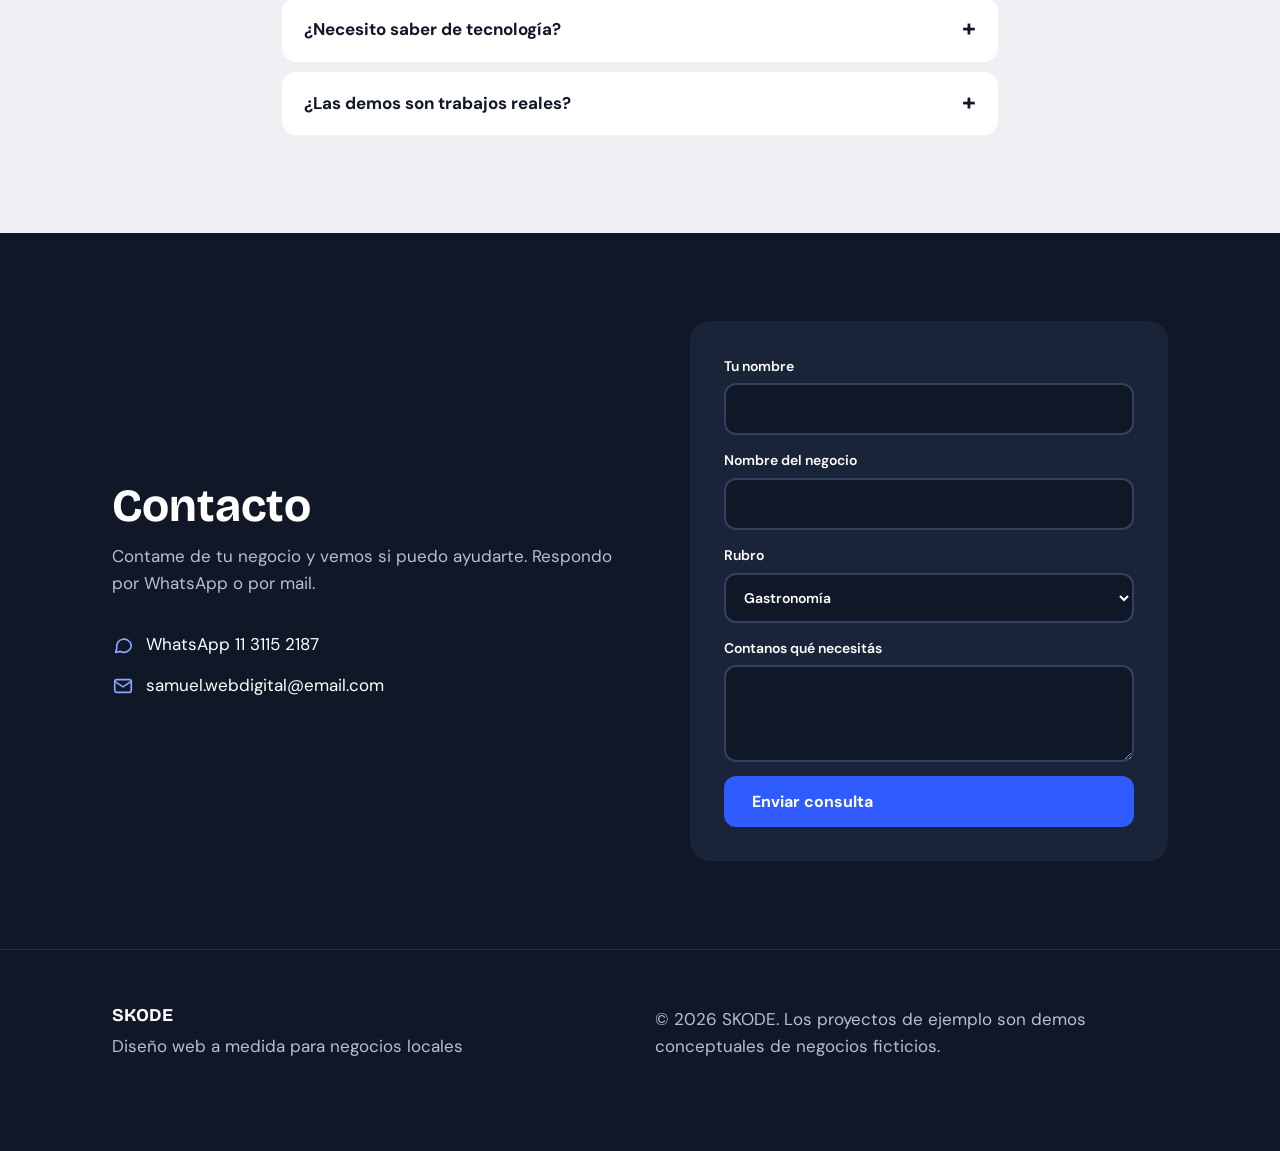
==== commit 14642141: "Update brand name from 'TU MARCA' to 'SKODE'" ====
--- a/index.html
+++ b/index.html
@@ -1,4 +1,4 @@
-<!DOCTYPE html><html lang="es"><head><meta charset="utf-8"><meta name="viewport" content="width=device-width,initial-scale=1"><title>TU MARCA · Diseño web a medida para negocios locales</title>
+<!DOCTYPE html><html lang="es"><head><meta charset="utf-8"><meta name="viewport" content="width=device-width,initial-scale=1"><title>SKODE · Diseño web a medida para negocios locales</title>
 <meta name="description" content="Diseño y desarrollo de páginas web a medida para comercios y negocios locales.">
 <link rel="preconnect" href="https://fonts.googleapis.com"><link rel="preconnect" href="https://fonts.gstatic.com" crossorigin>
 <link href="https://fonts.googleapis.com/css2?family=Bricolage+Grotesque:opsz,wght@12..96,500;12..96,800&family=DM+Sans:wght@400;500;700&display=swap" rel="stylesheet">
@@ -12,10 +12,10 @@
 .note{border:2px dashed #4a5c85;border-radius:var(--r2);padding:26px;margin-top:26px;color:#d4dbea}.note b{color:#fff}
 .dk .f{background:#1A2438}.dk .f input,.dk .f select,.dk .f textarea{color:#fff;background:#101828;border-color:#33415f}</style></head>
 <body data-wa="5491100000000" data-msg="Hola! Vi tu portfolio y quiero consultar por una web para mi negocio.">
-<header class="nav"><div class="w"><a class="logo" href="#">TU MARCA</a><button class="burger" aria-label="Menú"><i data-i="menu"></i></button>
+<header class="nav"><div class="w"><a class="logo" href="#">SKODE</a><button class="burger" aria-label="Menú"><i data-i="menu"></i></button>
 <nav><a href="#servicios">Qué hago</a><a href="#enfoque">Enfoque</a><a href="#proyectos">Proyectos</a><a href="#proceso">Proceso</a><a class="btn" href="#contacto">Contacto</a></nav></div></header>
 <section class="hero"><div class="w two"><div><h1>Páginas web a medida para negocios locales.</h1>
-<p class="sub">Soy Skode, diseñador y desarrollador web independiente. Diseño sitios claros, rápidos y prolijos para comercios que ya trabajan con su comunidad pero todavía no tienen una página propia.</p>
+<p class="sub">Soy SKODE, diseñador y desarrollador web independiente. Diseño sitios claros, rápidos y prolijos para comercios que ya trabajan con su comunidad pero todavía no tienen una página propia.</p>
 <div class="cta"><a class="btn" href="#contacto">Hablemos de tu negocio</a><a class="btn o" href="#proyectos">Ver proyectos</a></div></div>
 <div class="ph tall" data-img="img/yo.jpg" style="--ill:url(img/yo.svg);--g:linear-gradient(150deg,#2F5BFF,#8CA5FF)"></div></div></section>
 <section class="dk sec" id="servicios"><div class="w"><h2 class="rv">Qué hago</h2><p class="sub rv">Me ocupo de la página completa, desde el diseño hasta que queda publicada.</p>
@@ -47,10 +47,10 @@
 <details class="rv"><summary>¿Necesito saber de tecnología?</summary><p>No. Me encargo de la parte técnica y te explico lo que necesites saber.</p></details>
 <details class="rv"><summary>¿Las demos son trabajos reales?</summary><p>No. Son proyectos conceptuales de negocios ficticios, hechos para mostrar mi forma de trabajar.</p></details></div></section>
 <section class="dk sec" id="contacto"><div class="w two"><div class="rv"><h2>Contacto</h2><p class="sub">Contame de tu negocio y vemos si puedo ayudarte. Respondo por WhatsApp o por mail.</p>
-<ul class="info"><li><i data-i="chat"></i>WhatsApp 11 0000 0000</li><li><i data-i="mail"></i>tu@email.com</li></ul></div>
+<ul class="info"><li><i data-i="chat"></i>WhatsApp 11 3115 2187</li><li><i data-i="mail"></i>samuel.webdigital@email.com</li></ul></div>
 <form class="f rv" style="grid-template-columns:1fr" data-t="Hola! Vi tu portfolio y quiero consultar por una web:" data-ok="¡Mensaje recibido!">
 <label>Tu nombre<input name="Nombre" required></label><label>Nombre del negocio<input name="Negocio" required></label>
 <label>Rubro<select name="Rubro"><option>Gastronomía</option><option>Salud y mascotas</option><option>Deportes</option><option>Belleza</option><option>Otro</option></select></label>
 <label>Contanos qué necesitás<textarea name="Consulta" rows="3"></textarea></label><button class="btn" type="submit">Enviar consulta</button></form></div></section>
-<footer style="background:#101828;color:#b7c0d3;border-color:#26324b"><div class="w fg"><div><h3 style="color:#fff">TU MARCA</h3><p>Diseño web a medida para negocios locales</p></div><div><p>© 2026 TU MARCA. Los proyectos de ejemplo son demos conceptuales de negocios ficticios.</p></div></div></footer>
+<footer style="background:#101828;color:#b7c0d3;border-color:#26324b"><div class="w fg"><div><h3 style="color:#fff">SKODE</h3><p>Diseño web a medida para negocios locales</p></div><div><p>© 2026 SKODE. Los proyectos de ejemplo son demos conceptuales de negocios ficticios.</p></div></div></footer>
 <script src="assets/common.js"></script></body></html>
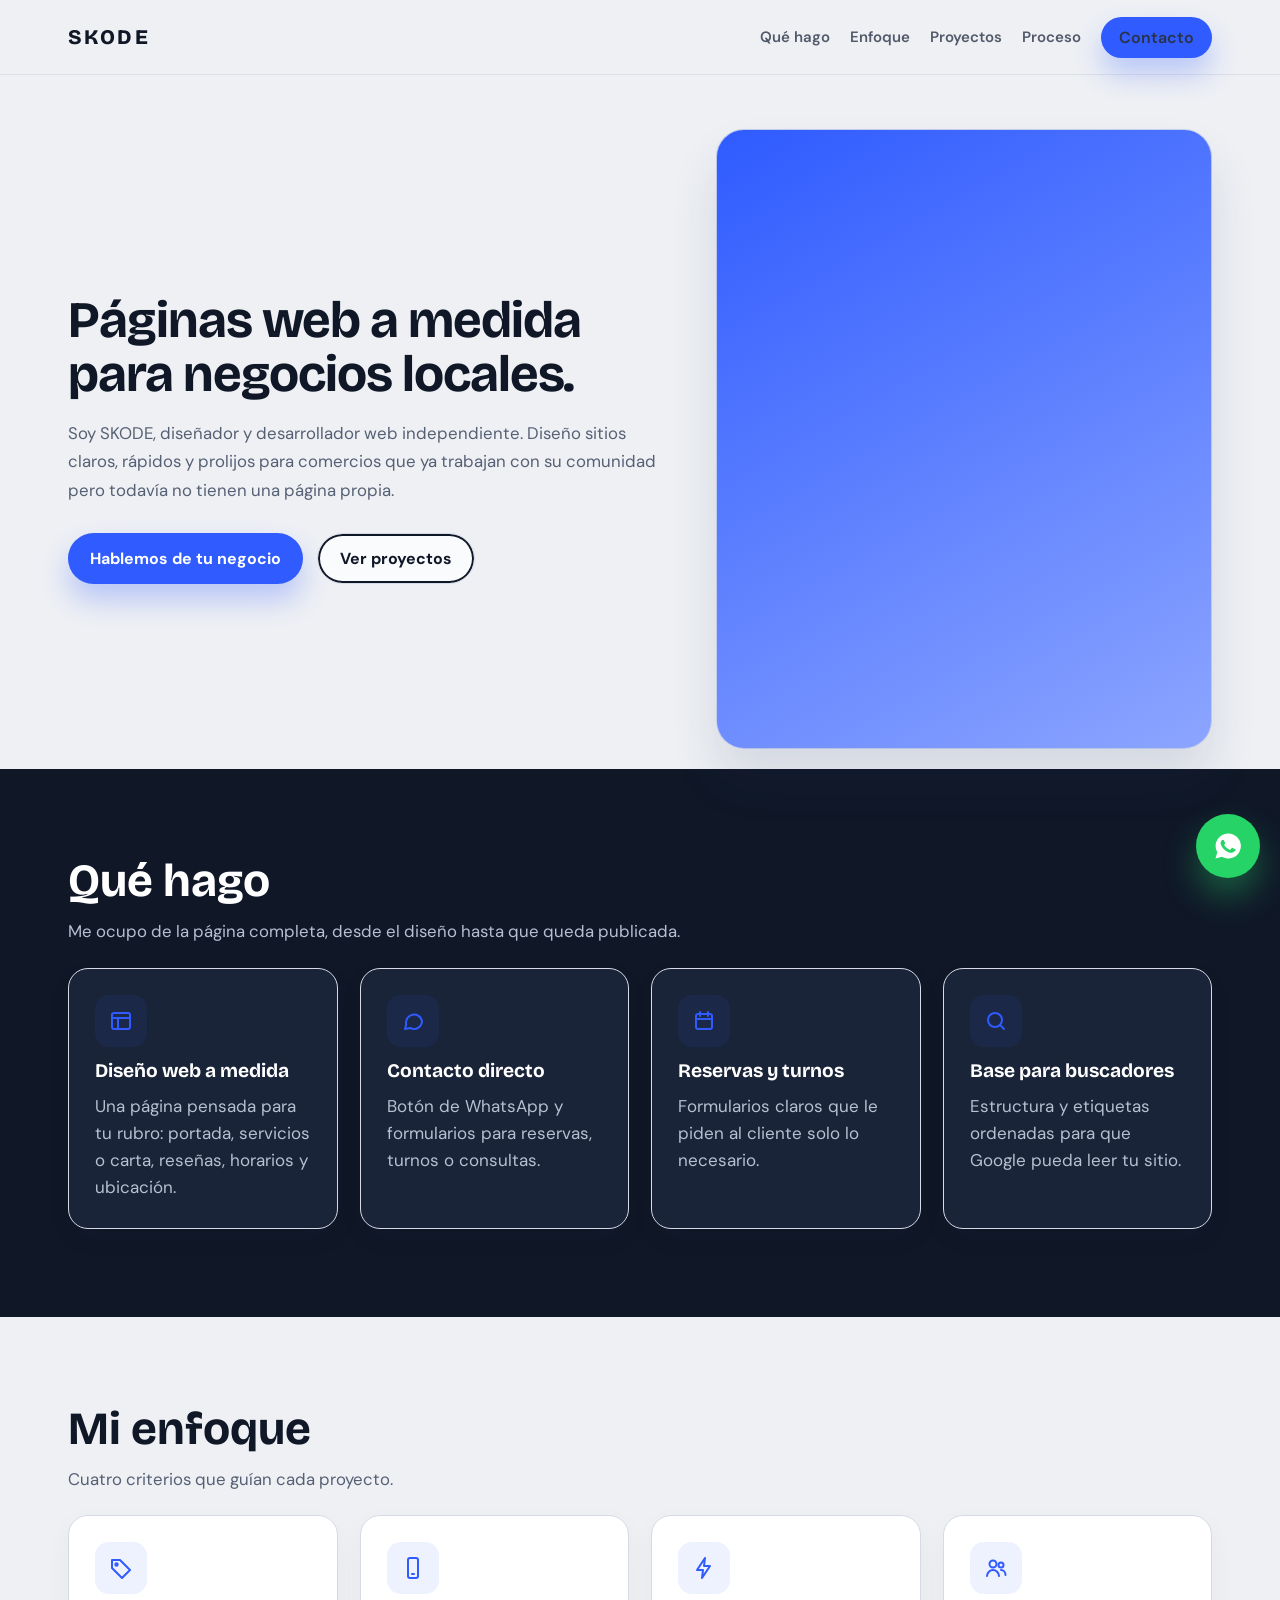
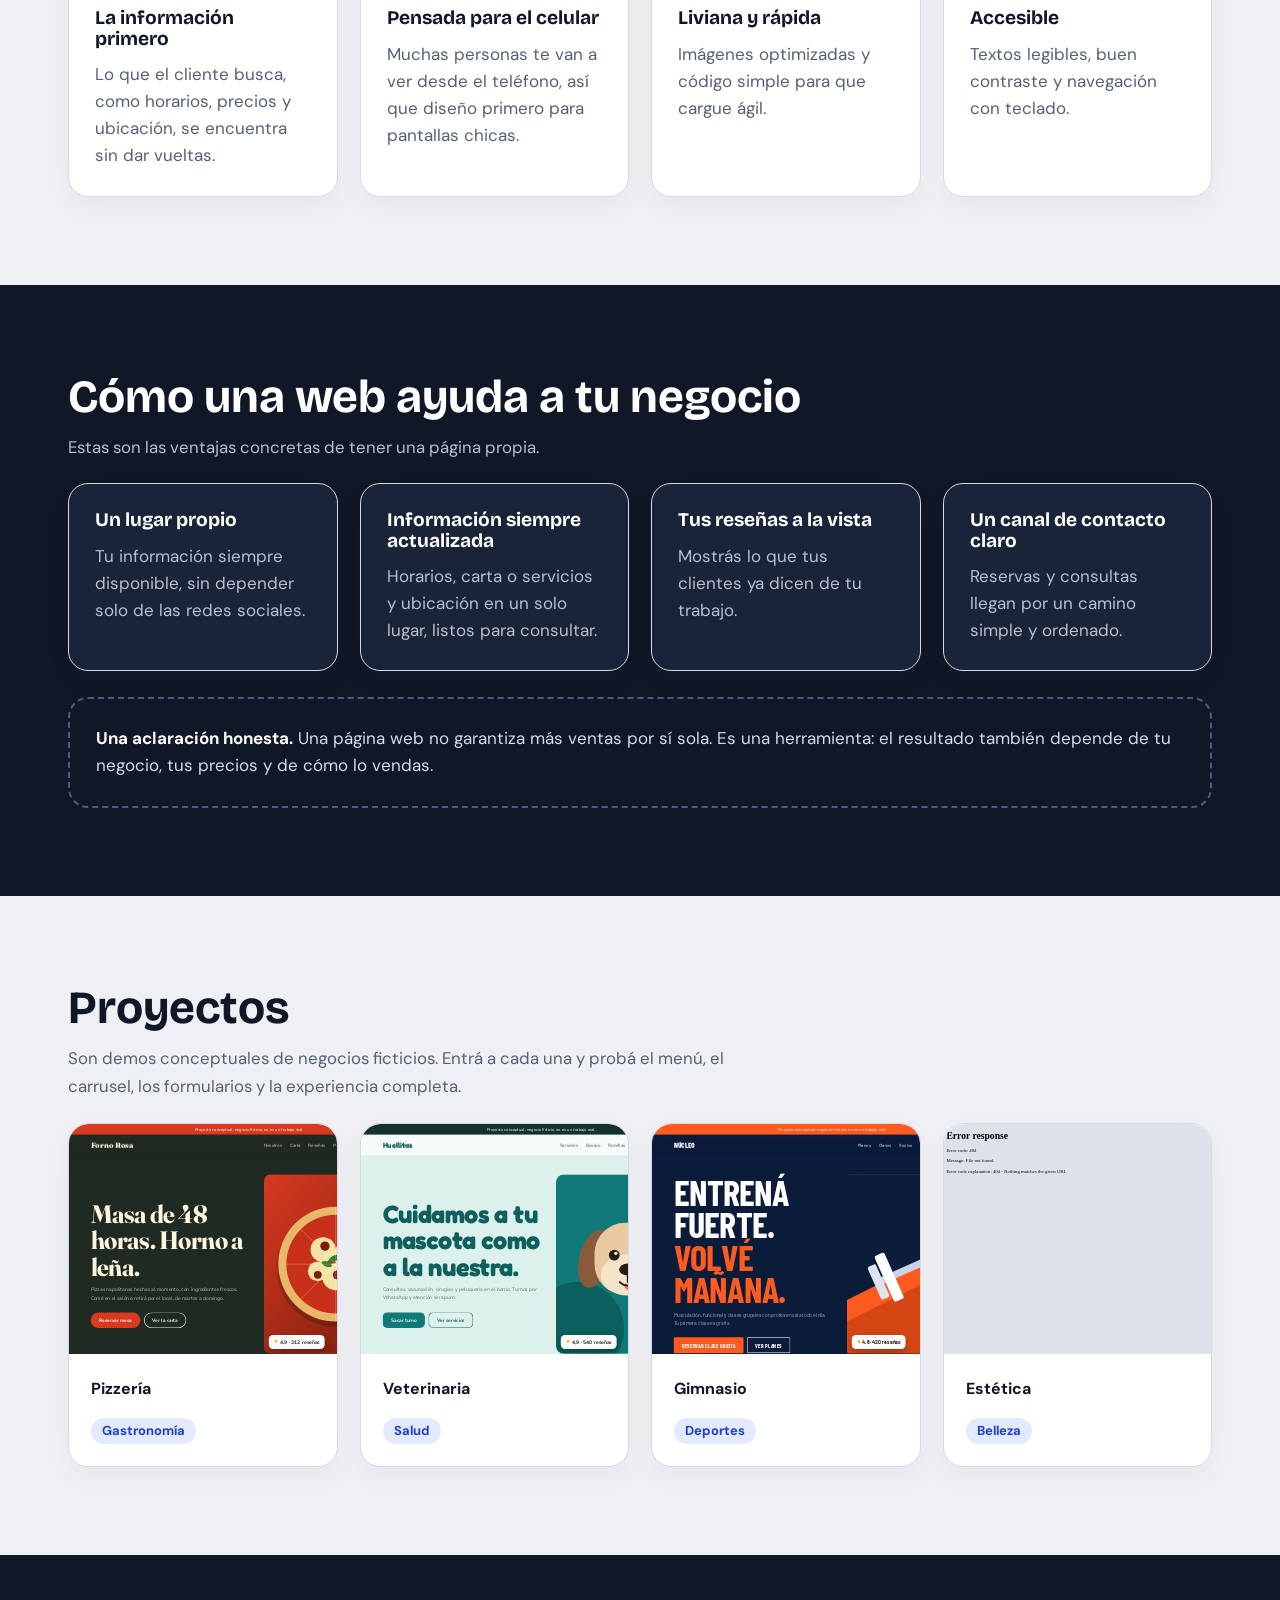
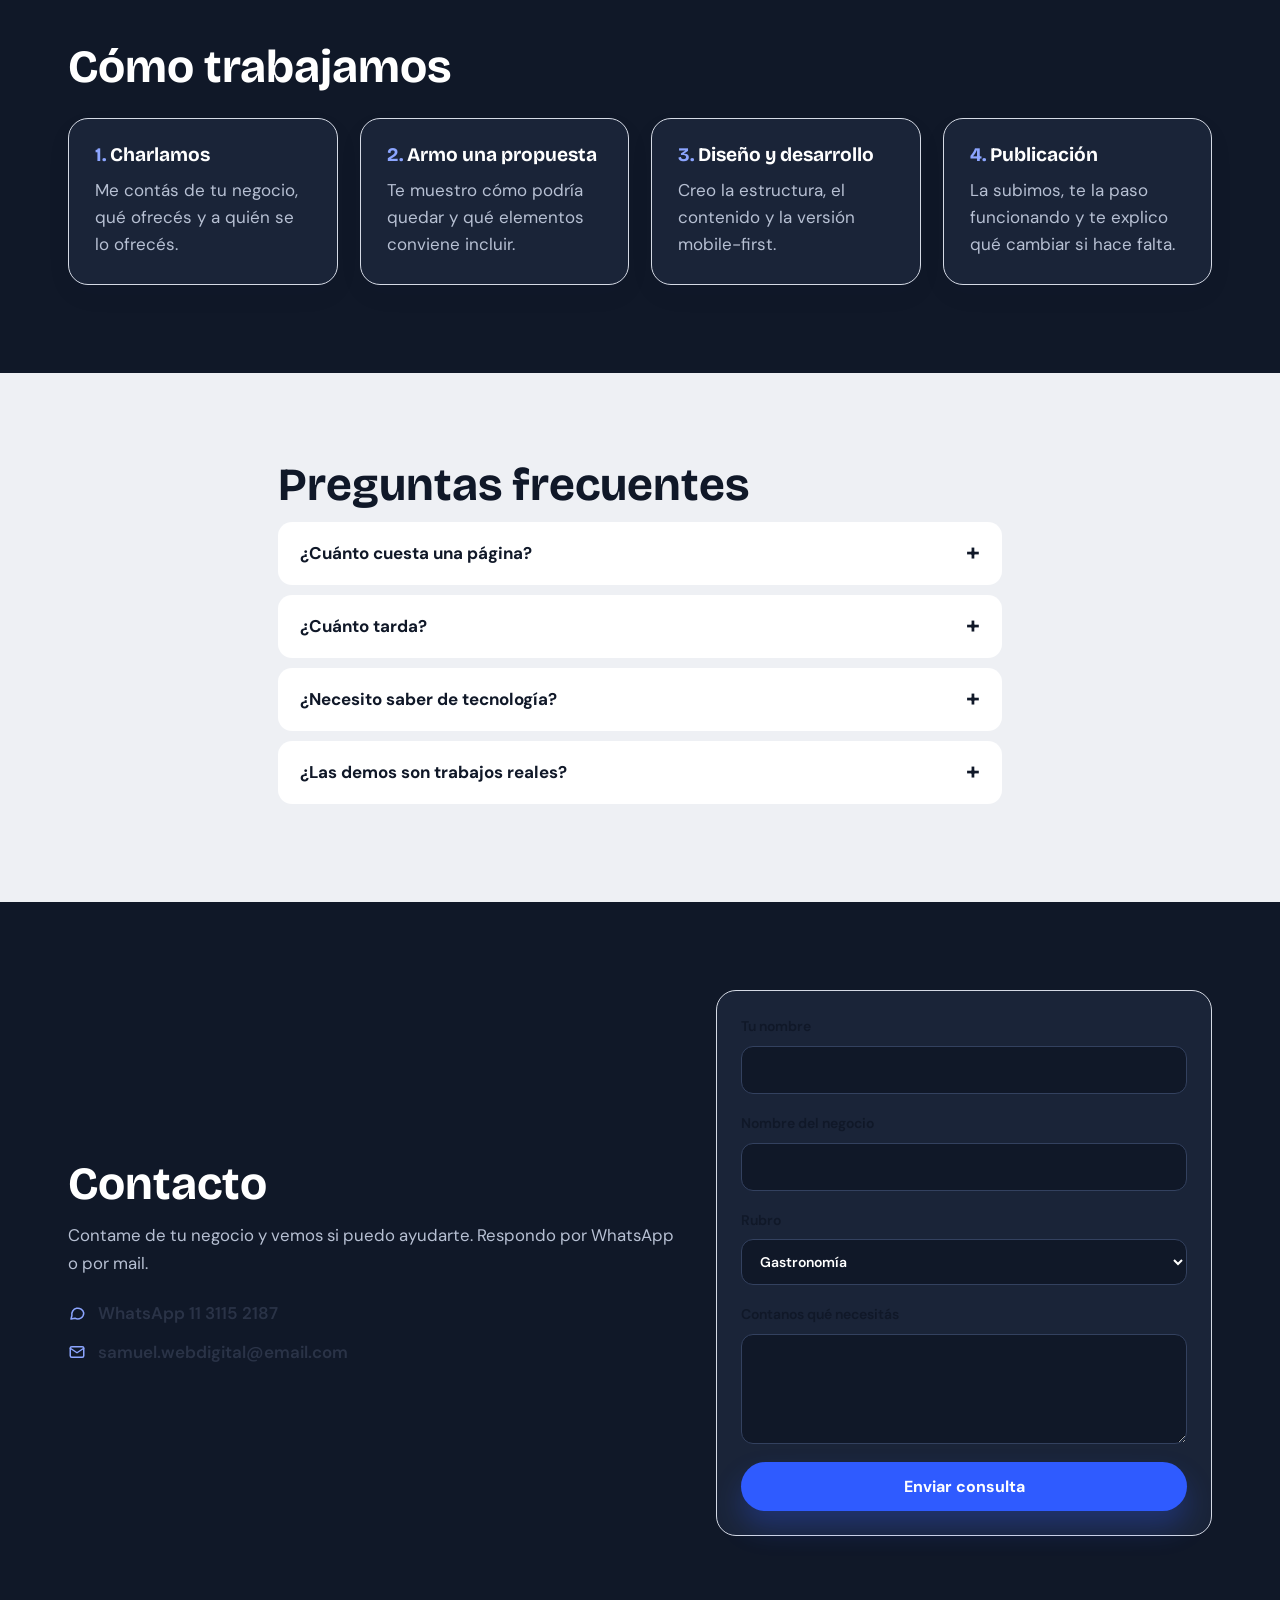
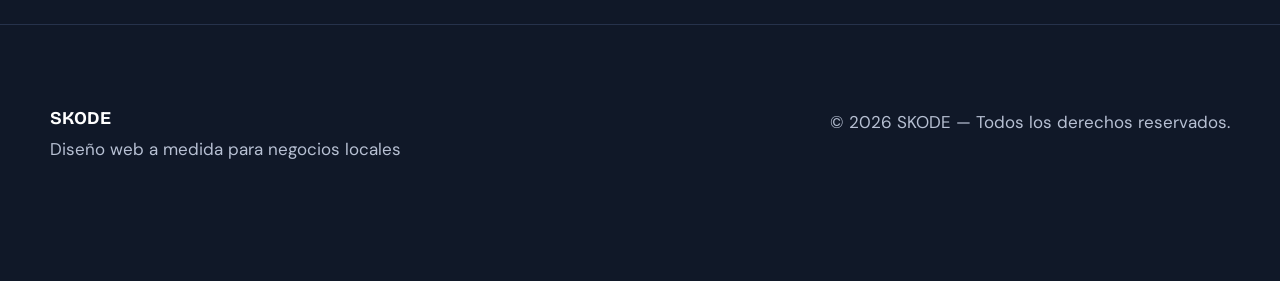
==== commit d4a3b34e: "Actualiza el botón de WhatsApp para abrir chat con el número indicado" ====
--- a/index.html
+++ b/index.html
@@ -3,15 +3,8 @@
 <link rel="preconnect" href="https://fonts.googleapis.com"><link rel="preconnect" href="https://fonts.gstatic.com" crossorigin>
 <link href="https://fonts.googleapis.com/css2?family=Bricolage+Grotesque:opsz,wght@12..96,500;12..96,800&family=DM+Sans:wght@400;500;700&display=swap" rel="stylesheet">
 <link rel="stylesheet" href="assets/common.css"><style>
-:root{--bg:#EEF0F4;--tx:#2A3347;--hd:#101828;--mu:#566074;--ac:#2F5BFF;--on:#fff;--cd:#fff;--bd:#D5DAE5;--nb:#EEF0F4ee;--fi:#F6F7FA;--r:12px;--r2:20px;--fh:'Bricolage Grotesque',sans-serif;--fb:'DM Sans'}
-.dk{background:#101828;color:#fff}.dk h2,.dk h3{color:#fff}.dk .sub,.dk .card p{color:#b7c0d3}.dk .card{background:#1A2438}.dk .info .i{color:#8CA5FF}
-.shot{height:230px;overflow:hidden;position:relative;border-radius:var(--r2) var(--r2) 0 0;background:#dde1ea}.shot iframe{width:1200px;height:860px;border:0;transform:scale(.3);transform-origin:0 0;pointer-events:none}
-.shot a{position:absolute;inset:0;background:#2F5BFF00;display:flex;gap:8px;align-items:center;justify-content:center;color:#fff;font-weight:700;opacity:0;transition:.3s;text-decoration:none}.shot a:hover,.shot a:focus-visible{background:#2F5BFFcc;opacity:1}
-.pc{padding:0;overflow:hidden}.pb{padding:22px}.pb p{font-size:16px}.pb p b{color:var(--hd)}.tag{display:inline-block;font-size:13px;background:#E3E9FF;color:#1f3fcf;padding:3px 11px;border-radius:999px;font-weight:700;margin-bottom:8px}
-.n{counter-reset:s}.stp{counter-increment:s}.stp h3::before{content:counter(s) ". ";color:#8CA5FF}
-.note{border:2px dashed #4a5c85;border-radius:var(--r2);padding:26px;margin-top:26px;color:#d4dbea}.note b{color:#fff}
-.dk .f{background:#1A2438}.dk .f input,.dk .f select,.dk .f textarea{color:#fff;background:#101828;border-color:#33415f}</style></head>
-<body data-wa="5491100000000" data-msg="Hola! Vi tu portfolio y quiero consultar por una web para mi negocio.">
+:root{--bg:#EEF0F4;--tx:#2A3347;--hd:#101828;--mu:#566074;--ac:#2F5BFF;--on:#fff;--cd:#fff;--bd:#D5DAE5;--nb:#EEF0F4ee;--fi:#F6F7FA;--r:12px;--r2:20px;--fh:'Bricolage Grotesque',sans-serif;--fb:'DM Sans',sans-serif;--t:0.2s ease}.w{max-width:1180px;margin:auto;padding:0 18px}.sec{padding:88px 0}.two{display:grid;grid-template-columns:1.1fr .9fr;gap:42px;align-items:center}.g{display:grid;grid-template-columns:repeat(4,minmax(0,1fr));gap:22px}.card{background:var(--cd);border:1px solid var(--bd);border-radius:var(--r2);padding:26px;box-shadow:0 10px 28px rgba(16,24,40,.04)}.card h3{margin:0 0 12px;font-size:1.2rem}.card p{margin:0;color:var(--mu);line-height:1.6}.ic{display:flex;align-items:center;justify-content:center;width:52px;height:52px;border-radius:14px;background:rgba(47,91,255,.08);margin-bottom:14px}.ic .i{width:24px;height:24px;stroke:var(--ac)}.i{display:block;fill:none;stroke:currentColor;stroke-width:2;stroke-linecap:round;stroke-linejoin:round;width:22px;height:22px}.btn{display:inline-flex;align-items:center;justify-content:center;gap:8px;border:0;border-radius:999px;padding:14px 22px;background:var(--ac);color:var(--on);text-decoration:none;font-weight:700;box-shadow:0 16px 28px rgba(47,91,255,.28);transition:transform var(--t),box-shadow var(--t)}.btn:hover{transform:translateY(-1px);box-shadow:0 20px 32px rgba(47,91,255,.32)}.btn.o{color:var(--hd);background:rgba(255,255,255,.7);border:1px solid var(--bd)}.nav{position:sticky;top:0;z-index:50;background:var(--nb);backdrop-filter:blur(10px);border-bottom:1px solid rgba(213,218,229,.8)}.nav .w{display:flex;align-items:center;justify-content:space-between;height:74px}.logo{font-family:var(--fh);font-weight:800;letter-spacing:.12em;text-transform:uppercase;text-decoration:none;color:var(--hd);font-size:1.3rem}.nav nav{display:flex;align-items:center;gap:20px}.nav nav a{color:var(--tx);text-decoration:none;font-weight:600}.nav nav .btn{padding:10px 18px}.burger{display:none}.hero{padding:54px 0 20px}.hero h1{font-family:var(--fh);font-size:clamp(2.4rem,4vw,4.5rem);line-height:1.04;margin:0 0 18px;color:var(--hd)}.sub{margin:0 0 22px;line-height:1.7;color:var(--mu);font-size:1.05rem}.cta{display:flex;gap:14px;flex-wrap:wrap}.ph{position:relative;min-height:420px;border-radius:28px;border:1px solid rgba(213,218,229,.8);overflow:hidden;background:var(--g,linear-gradient(150deg,#2F5BFF,#8CA5FF));box-shadow:0 30px 48px rgba(31,49,91,.12)}.ph::before{content:"";position:absolute;inset:0;background-image:var(--img,none);background-size:cover;background-position:center;opacity:1}.ph.tall{min-height:520px}.ph.nofoto::before{background-image:var(--ill,none);background-size:cover;background-position:center}.rv{opacity:0;transform:translateY(18px);transition:opacity .6s ease,transform .6s ease}.rv.in{opacity:1;transform:none}.dk{background:#101828;color:#fff}.dk h2,.dk h3{color:#fff}.dk .sub,.dk .card p{color:#b7c0d3}.dk .card{background:#1A2438}.dk .info .i{color:#8CA5FF}.shot{height:230px;overflow:hidden;position:relative;border-radius:var(--r2) var(--r2) 0 0;background:#dde1ea}.shot iframe{width:1200px;height:860px;border:0;transform:scale(.3);transform-origin:0 0;pointer-events:none}.shot a{position:absolute;inset:0;background:#2F5BFF00;display:flex;gap:8px;align-items:center;justify-content:center;color:#fff;font-weight:700;opacity:0;transition:.3s;text-decoration:none}.shot:hover a,.shot:focus-within a{opacity:1;background:rgba(47,91,255,.16)}.pc{padding:0;overflow:hidden}.pb{padding:22px}.pb p{font-size:16px}.pb p b{color:var(--hd)}.tag{display:inline-block;font-size:13px;background:#E3E9FF;color:#1f3fcf;padding:3px 11px;border-radius:999px;font-weight:700;margin-top:16px}.n{counter-reset:s}.stp{counter-increment:s}.stp h3::before{content:counter(s) ". ";color:#8CA5FF}.note{border:2px dashed #4a5c85;border-radius:var(--r2);padding:26px;margin-top:26px;color:#d4dbea}.note b{color:#fff}.dk .f{background:#1A2438}.dk .f input,.dk .f select,.dk .f textarea{color:#fff;background:#101828;border-color:#33415f}.f{display:grid;grid-template-columns:1fr 1fr;gap:18px;padding:24px;border:1px solid var(--bd);border-radius:var(--r2);background:#fff}.f label{display:grid;gap:8px;font-weight:600;color:var(--hd)}.f input,.f select,.f textarea{width:100%;border:1px solid var(--bd);border-radius:12px;padding:12px 14px;font:inherit;color:var(--tx);background:#fff}.f textarea{resize:vertical;min-height:110px}.f .full{grid-column:1/-1}.info{list-style:none;padding:0;margin:0;display:grid;gap:12px}.info li{display:flex;align-items:center;gap:12px;color:var(--tx);font-weight:600}.info .i{width:18px;height:18px;color:var(--ac)}.toast{position:fixed;right:18px;bottom:18px;background:#101828;color:#fff;padding:12px 14px;border-radius:12px;box-shadow:0 18px 32px rgba(16,24,40,.22);opacity:0;transform:translateY(8px);pointer-events:none;transition:opacity .2s,transform .2s}.toast.show{opacity:1;transform:translateY(0)}.wa{position:fixed;right:20px;bottom:22px;display:flex;align-items:center;justify-content:center;width:64px;height:64px;border-radius:50%;background:#25D366;color:#fff;box-shadow:0 18px 32px rgba(37,211,102,.35);text-decoration:none;z-index:60}.wa svg{width:30px;height:30px}.wa:hover{transform:translateY(-2px)}.ok{display:grid;place-items:center;text-align:center;padding:18px 10px}.ok .chk{width:70px;height:70px;border-radius:50%;background:#25D366;display:grid;place-items:center;margin:0 auto 10px}.ok .chk .i{stroke:#fff;width:34px;height:34px}.fg{display:flex;align-items:flex-start;justify-content:space-between;gap:40px;padding:28px 0}.fg h3{margin:0 0 8px}.fg p{margin:0;color:#b7c0d3}@media (max-width:980px){.g{grid-template-columns:repeat(2,minmax(0,1fr))}.two{grid-template-columns:1fr}.nav nav{position:absolute;top:74px;right:18px;left:18px;display:none;flex-direction:column;align-items:flex-start;padding:18px;background:#f5f7fb;border:1px solid var(--bd);border-radius:16px;box-shadow:0 18px 28px rgba(16,24,40,.08)}.nav nav.open{display:flex}.burger{display:flex;align-items:center;justify-content:center;width:40px;height:40px;border:1px solid var(--bd);border-radius:12px;background:#fff}.nav nav .btn{width:100%}}@media (max-width:620px){.hero{padding-top:30px}.g{grid-template-columns:1fr}.sec{padding:72px 0}.cta{flex-direction:column}.cta .btn{width:100%}.f{grid-template-columns:1fr}.fg{flex-direction:column}.wa{width:58px;height:58px;right:16px;bottom:18px}}.m{font-weight:700}.sr{position:absolute;width:1px;height:1px;padding:0;margin:-1px;overflow:hidden;clip:rect(0,0,0,0);border:0}</style></head>
+<body data-wa="5491131152187" data-msg="Hola! Vi tu portfolio y quiero consultar por una web para mi negocio.">
 <header class="nav"><div class="w"><a class="logo" href="#">SKODE</a><button class="burger" aria-label="Menú"><i data-i="menu"></i></button>
 <nav><a href="#servicios">Qué hago</a><a href="#enfoque">Enfoque</a><a href="#proyectos">Proyectos</a><a href="#proceso">Proceso</a><a class="btn" href="#contacto">Contacto</a></nav></div></header>
 <section class="hero"><div class="w two"><div><h1>Páginas web a medida para negocios locales.</h1>
@@ -33,14 +26,15 @@
 <div class="card rv"><h3>Información siempre actualizada</h3><p>Horarios, carta o servicios y ubicación en un solo lugar, listos para consultar.</p></div>
 <div class="card rv"><h3>Tus reseñas a la vista</h3><p>Mostrás lo que tus clientes ya dicen de tu trabajo.</p></div>
 <div class="card rv"><h3>Un canal de contacto claro</h3><p>Reservas y consultas llegan por un camino simple y ordenado.</p></div></div>
-<div class="note rv"><p><b>Una aclaración honesta.</b> Una página web no garantiza más ventas por sí sola. Es una herramienta: el resultado también depende de tu negocio, tus precios y de cómo la difundas. Mi trabajo es que tu negocio se presente bien y sea fácil de encontrar y contactar.</p></div></div></section>
-<section class="sec" id="proyectos"><div class="w"><h2 class="rv">Proyectos</h2><p class="sub rv">Son demos conceptuales de negocios ficticios. Entrá a cada una y probá el menú, el carrusel, los formularios y el botón de WhatsApp.</p>
+<div class="note rv"><p><b>Una aclaración honesta.</b> Una página web no garantiza más ventas por sí sola. Es una herramienta: el resultado también depende de tu negocio, tus precios y de cómo lo vendas.</p></div></div></section>
+<section class="sec" id="proyectos"><div class="w"><h2 class="rv">Proyectos</h2><p class="sub rv">Son demos conceptuales de negocios ficticios. Entrá a cada una y probá el menú, el carrusel, los formularios y la experiencia completa.</p>
 <div class="g">
-<article class="card pc rv"><div class="shot"><iframe src="demos/pizzeria.html" title="Vista previa de la demo de pizzería" loading="lazy" tabindex="-1"></iframe><a href="demos/pizzeria.html">Ver demo <i data-i="up"></i></a></div><div class="pb"><span class="tag">Proyecto conceptual</span><h3>Forno Rosa · Pizzería</h3><p><b>Qué quería resolver:</b> una carta fácil de recorrer y una forma simple de reservar.</p><p><b>Qué diseñé:</b> carta filtrable por categoría, reserva con formulario y pedido por WhatsApp.</p></div></article>
-<article class="card pc rv"><div class="shot"><iframe src="demos/veterinaria.html" title="Vista previa de la demo de veterinaria" loading="lazy" tabindex="-1"></iframe><a href="demos/veterinaria.html">Ver demo <i data-i="up"></i></a></div><div class="pb"><span class="tag">Proyecto conceptual</span><h3>Huellitas · Veterinaria</h3><p><b>Qué quería resolver:</b> transmitir confianza y facilitar la solicitud de turnos.</p><p><b>Qué diseñé:</b> presentación del equipo, bloque de urgencias y formulario de turnos.</p></div></article>
-<article class="card pc rv"><div class="shot"><iframe src="demos/gimnasio.html" title="Vista previa de la demo de gimnasio" loading="lazy" tabindex="-1"></iframe><a href="demos/gimnasio.html">Ver demo <i data-i="up"></i></a></div><div class="pb"><span class="tag">Proyecto conceptual</span><h3>Núcleo · Gimnasio</h3><p><b>Qué quería resolver:</b> que los planes y los horarios se entiendan de un vistazo.</p><p><b>Qué diseñé:</b> comparador de planes con precio mensual o trimestral, grilla de clases filtrable y reserva de clase gratis.</p></div></article></div></div></section>
+<article class="card pc rv"><div class="shot"><iframe src="demos/pizzeria.html" title="Vista previa de la demo de pizzería" loading="lazy" tabindex="-1"></iframe><a href="demos/pizzeria.html">Ver demo</a></div><div class="pb"><p><b>Pizzería</b></p><span class="tag">Gastronomía</span></div></article>
+<article class="card pc rv"><div class="shot"><iframe src="demos/veterinaria.html" title="Vista previa de la demo de veterinaria" loading="lazy" tabindex="-1"></iframe><a href="demos/veterinaria.html">Ver demo</a></div><div class="pb"><p><b>Veterinaria</b></p><span class="tag">Salud</span></div></article>
+<article class="card pc rv"><div class="shot"><iframe src="demos/gimnasio.html" title="Vista previa de la demo de gimnasio" loading="lazy" tabindex="-1"></iframe><a href="demos/gimnasio.html">Ver demo</a></div><div class="pb"><p><b>Gimnasio</b></p><span class="tag">Deportes</span></div></article>
+<div class="card pc rv"><div class="shot"><iframe src="demos/estetica.html" title="Vista previa de la demo de estética" loading="lazy" tabindex="-1"></iframe><a href="demos/estetica.html">Ver demo</a></div><div class="pb"><p><b>Estética</b></p><span class="tag">Belleza</span></div></div></div></div></section>
 <section class="dk sec" id="proceso"><div class="w"><h2 class="rv">Cómo trabajamos</h2><div class="g n" style="margin-top:26px">
-<div class="card stp rv"><h3>Charlamos</h3><p>Me contás de tu negocio, qué ofrecés y a quién se lo ofrecés.</p></div><div class="card stp rv"><h3>Armo una propuesta</h3><p>Te muestro cómo podría quedar tu página antes de avanzar.</p></div><div class="card stp rv"><h3>Ajustamos</h3><p>Revisamos juntos textos, colores y detalles hasta que te represente.</p></div><div class="card stp rv"><h3>La publico</h3><p>La dejo online y te explico cómo mantenerla al día.</p></div></div></div></section>
+<div class="card stp rv"><h3>Charlamos</h3><p>Me contás de tu negocio, qué ofrecés y a quién se lo ofrecés.</p></div><div class="card stp rv"><h3>Armo una propuesta</h3><p>Te muestro cómo podría quedar y qué elementos conviene incluir.</p></div><div class="card stp rv"><h3>Diseño y desarrollo</h3><p>Creo la estructura, el contenido y la versión mobile-first.</p></div><div class="card stp rv"><h3>Publicación</h3><p>La subimos, te la paso funcionando y te explico qué cambiar si hace falta.</p></div></div></div></section>
 <section class="sec" id="faq"><div class="w" style="max-width:760px"><h2 class="rv">Preguntas frecuentes</h2>
 <details class="rv"><summary>¿Cuánto cuesta una página?</summary><p>Depende de lo que necesites. Escribime y te paso un presupuesto sin compromiso.</p></details>
 <details class="rv"><summary>¿Cuánto tarda?</summary><p>Depende de la cantidad de secciones y de qué tan rápido tengamos los textos y las fotos. Te doy un plazo estimado antes de empezar.</p></details>
@@ -52,5 +46,5 @@
 <label>Tu nombre<input name="Nombre" required></label><label>Nombre del negocio<input name="Negocio" required></label>
 <label>Rubro<select name="Rubro"><option>Gastronomía</option><option>Salud y mascotas</option><option>Deportes</option><option>Belleza</option><option>Otro</option></select></label>
 <label>Contanos qué necesitás<textarea name="Consulta" rows="3"></textarea></label><button class="btn" type="submit">Enviar consulta</button></form></div></section>
-<footer style="background:#101828;color:#b7c0d3;border-color:#26324b"><div class="w fg"><div><h3 style="color:#fff">SKODE</h3><p>Diseño web a medida para negocios locales</p></div><div><p>© 2026 SKODE. Los proyectos de ejemplo son demos conceptuales de negocios ficticios.</p></div></div></footer>
+<footer style="background:#101828;color:#b7c0d3;border-color:#26324b"><div class="w fg"><div><h3 style="color:#fff">SKODE</h3><p>Diseño web a medida para negocios locales</p></div><div><p>© 2026 SKODE — Todos los derechos reservados.</p></div></div></footer>
 <script src="assets/common.js"></script></body></html>
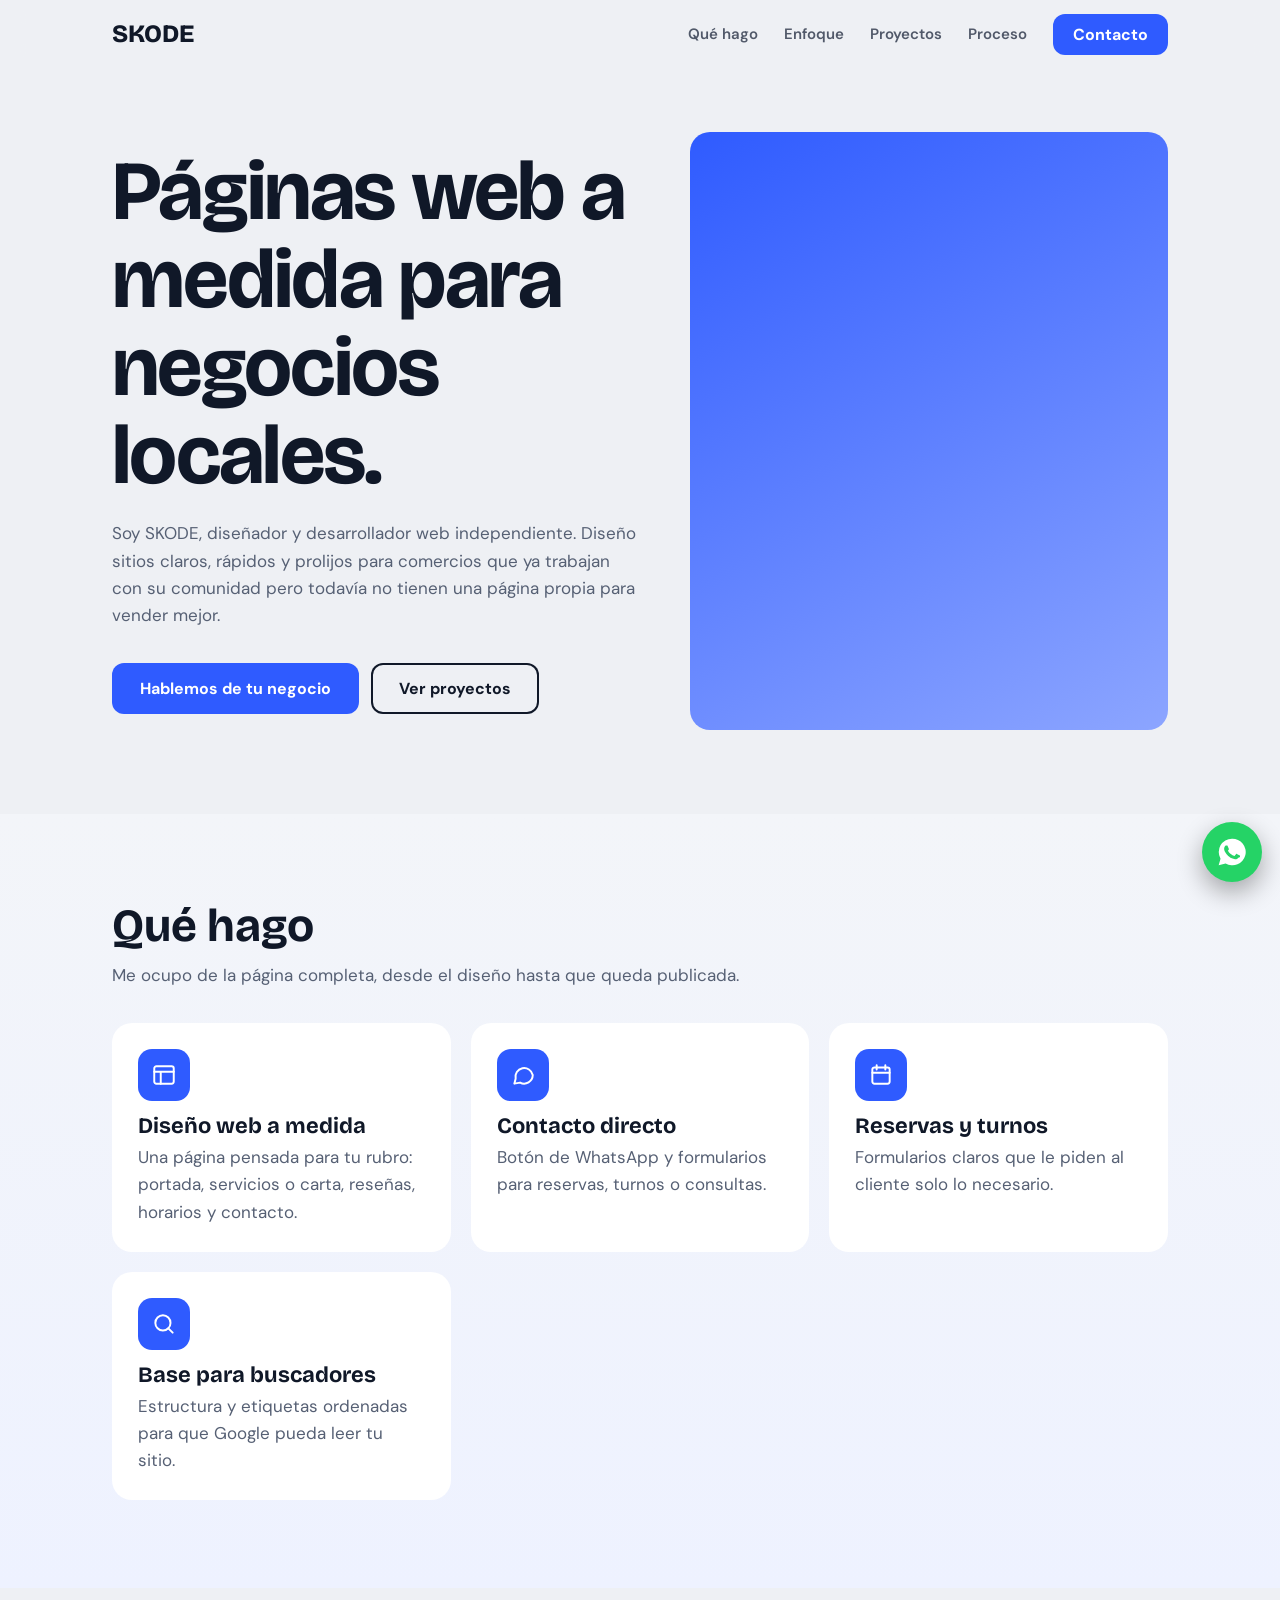
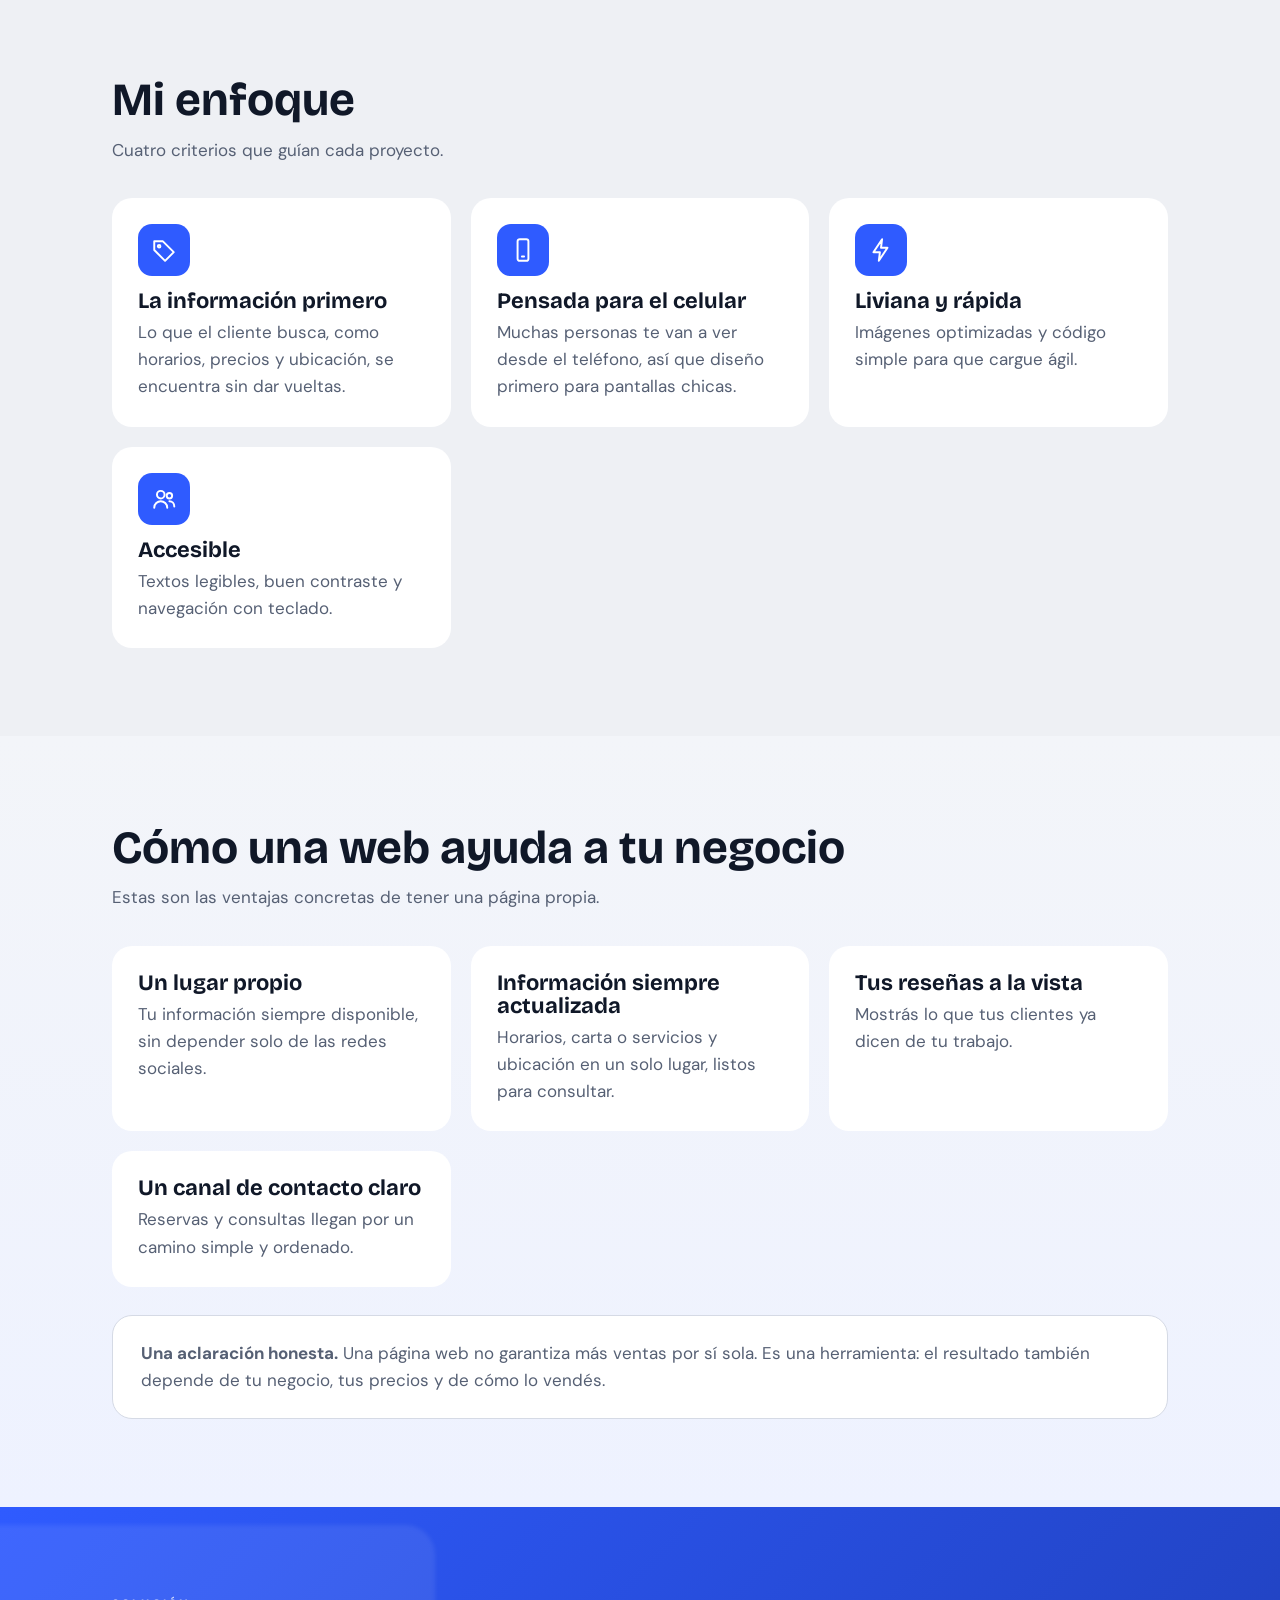
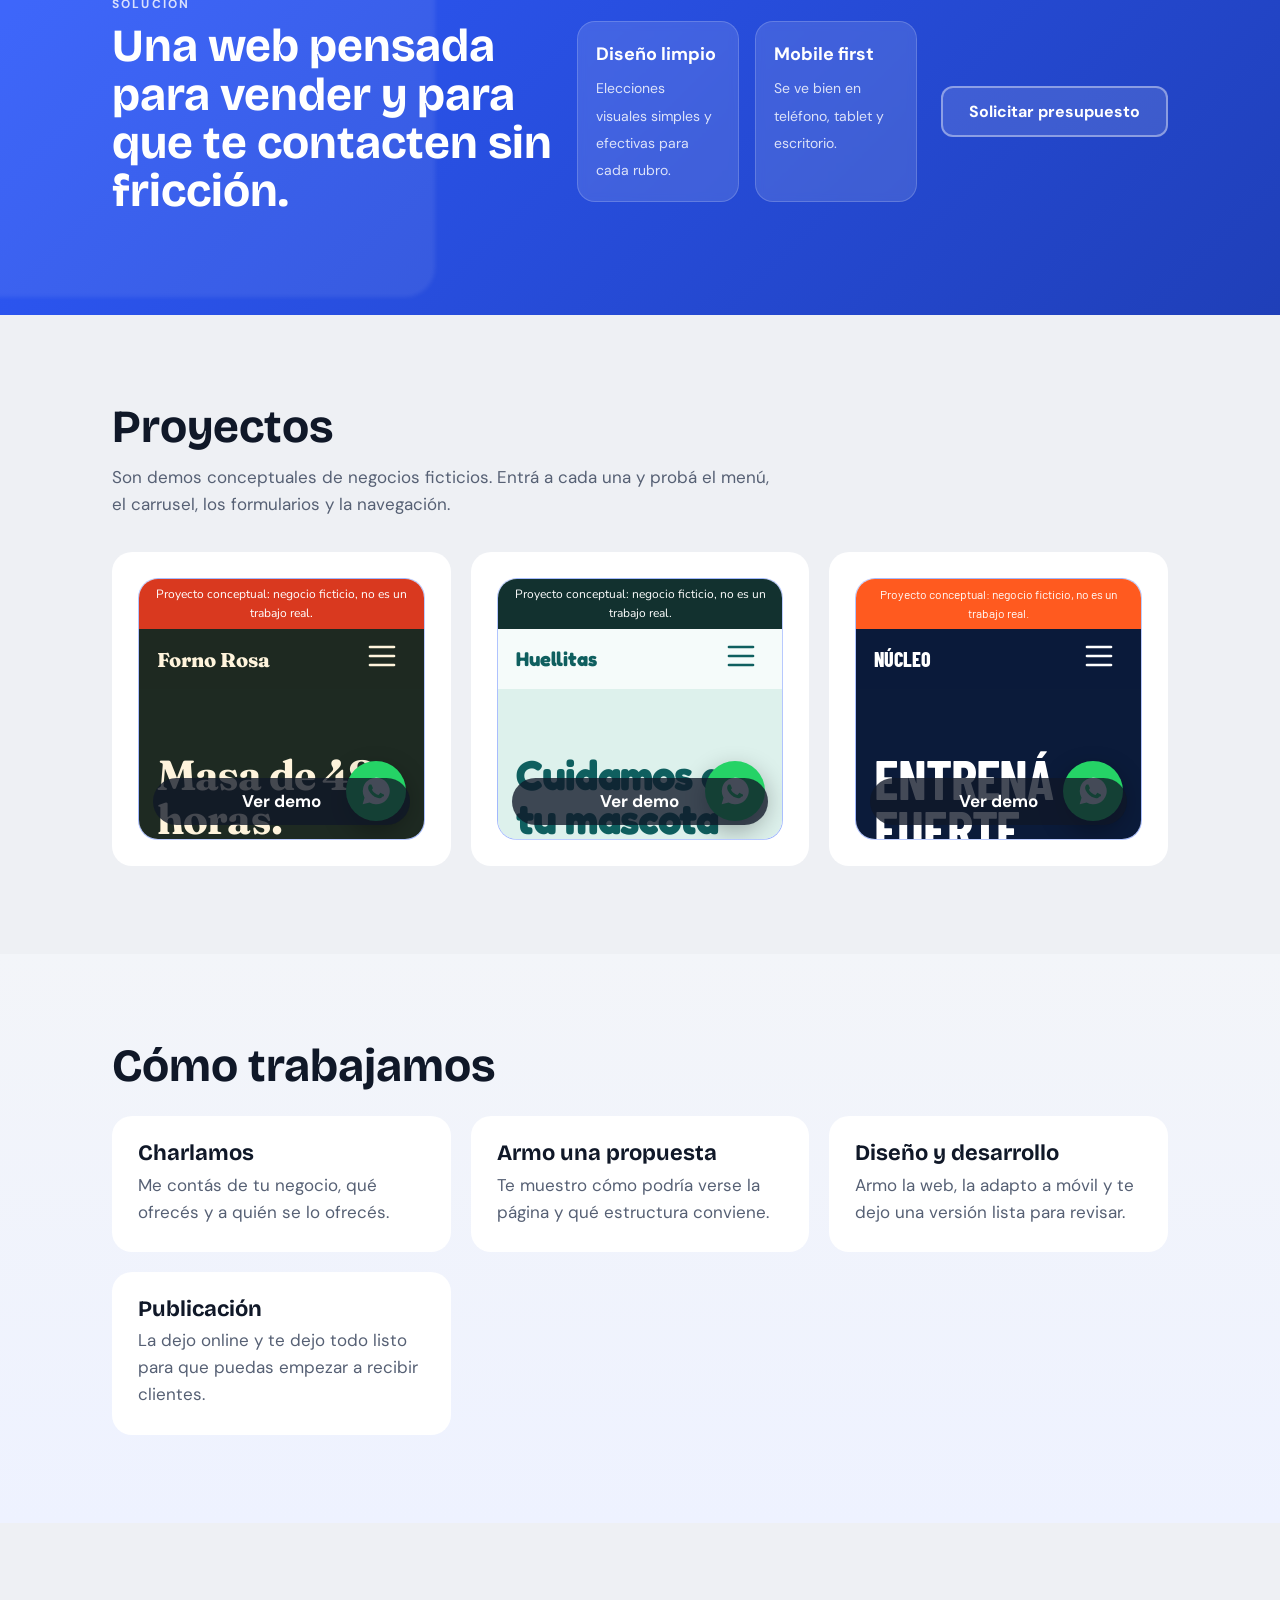
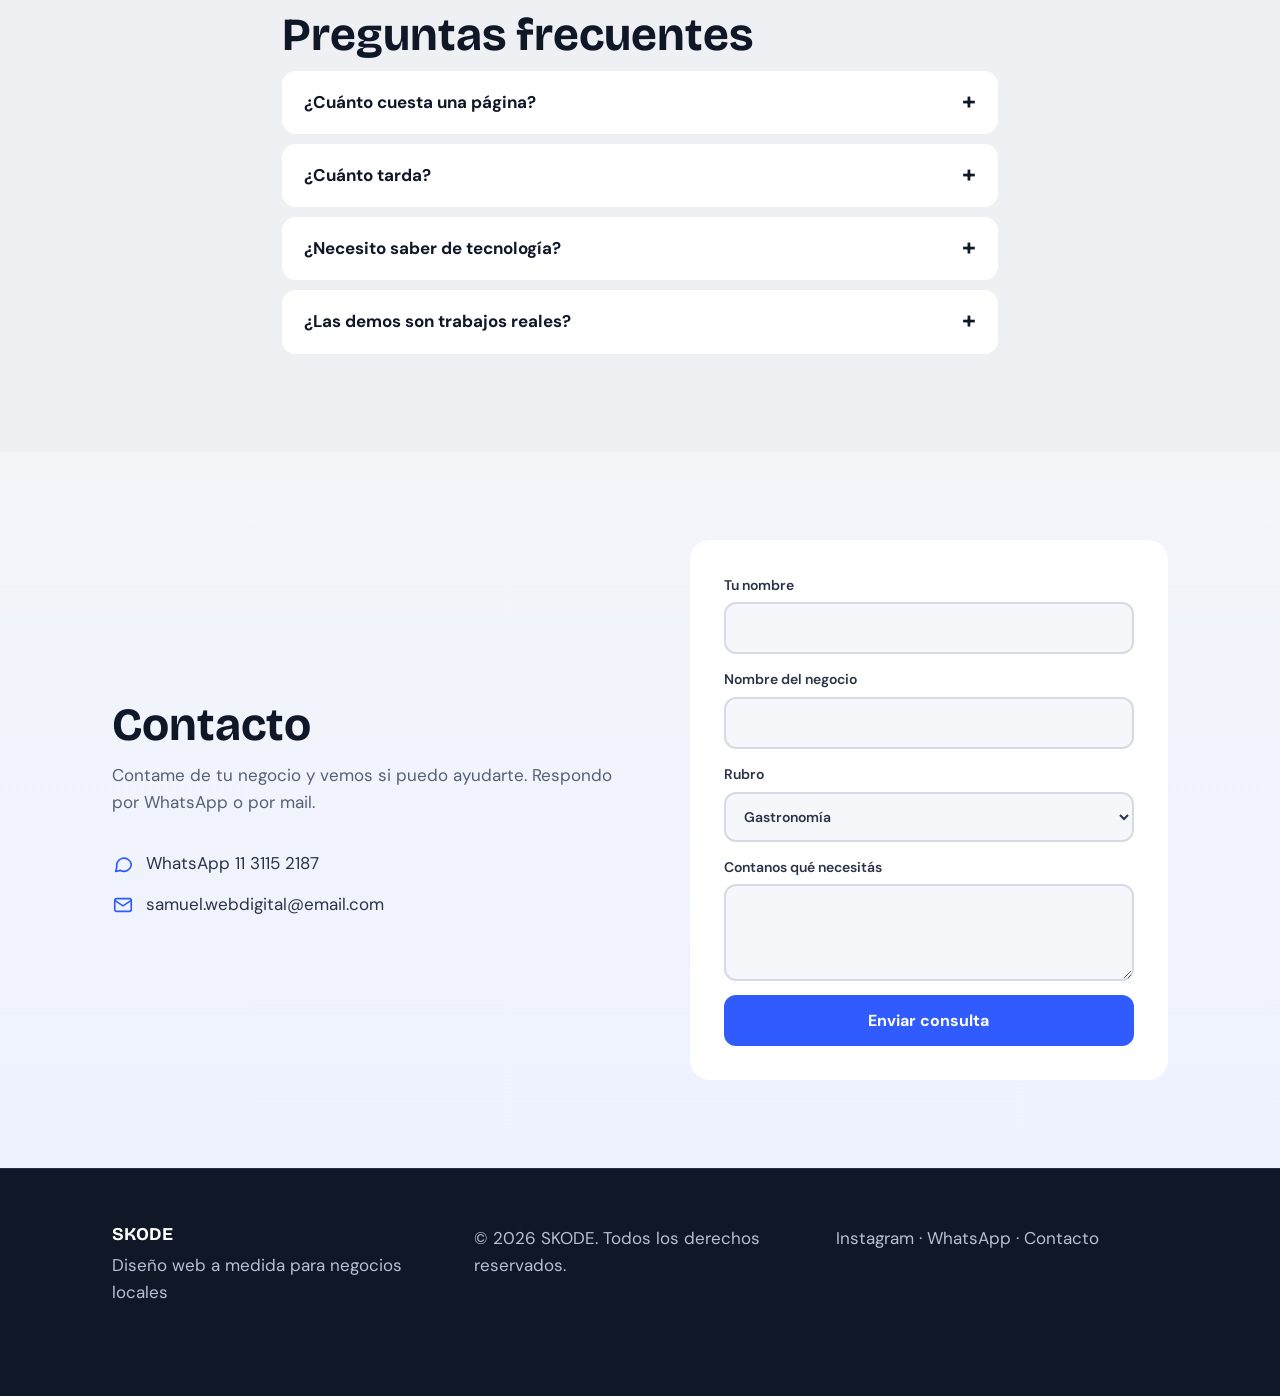
==== commit 8187f1dc: "Arreglo responsive general del portfolio y demos, y relleno del panel azul vacío con una sección úti" ====
--- a/index.html
+++ b/index.html
@@ -3,16 +3,23 @@
 <link rel="preconnect" href="https://fonts.googleapis.com"><link rel="preconnect" href="https://fonts.gstatic.com" crossorigin>
 <link href="https://fonts.googleapis.com/css2?family=Bricolage+Grotesque:opsz,wght@12..96,500;12..96,800&family=DM+Sans:wght@400;500;700&display=swap" rel="stylesheet">
 <link rel="stylesheet" href="assets/common.css"><style>
-:root{--bg:#EEF0F4;--tx:#2A3347;--hd:#101828;--mu:#566074;--ac:#2F5BFF;--on:#fff;--cd:#fff;--bd:#D5DAE5;--nb:#EEF0F4ee;--fi:#F6F7FA;--r:12px;--r2:20px;--fh:'Bricolage Grotesque',sans-serif;--fb:'DM Sans',sans-serif;--t:0.2s ease}.w{max-width:1180px;margin:auto;padding:0 18px}.sec{padding:88px 0}.two{display:grid;grid-template-columns:1.1fr .9fr;gap:42px;align-items:center}.g{display:grid;grid-template-columns:repeat(4,minmax(0,1fr));gap:22px}.card{background:var(--cd);border:1px solid var(--bd);border-radius:var(--r2);padding:26px;box-shadow:0 10px 28px rgba(16,24,40,.04)}.card h3{margin:0 0 12px;font-size:1.2rem}.card p{margin:0;color:var(--mu);line-height:1.6}.ic{display:flex;align-items:center;justify-content:center;width:52px;height:52px;border-radius:14px;background:rgba(47,91,255,.08);margin-bottom:14px}.ic .i{width:24px;height:24px;stroke:var(--ac)}.i{display:block;fill:none;stroke:currentColor;stroke-width:2;stroke-linecap:round;stroke-linejoin:round;width:22px;height:22px}.btn{display:inline-flex;align-items:center;justify-content:center;gap:8px;border:0;border-radius:999px;padding:14px 22px;background:var(--ac);color:var(--on);text-decoration:none;font-weight:700;box-shadow:0 16px 28px rgba(47,91,255,.28);transition:transform var(--t),box-shadow var(--t)}.btn:hover{transform:translateY(-1px);box-shadow:0 20px 32px rgba(47,91,255,.32)}.btn.o{color:var(--hd);background:rgba(255,255,255,.7);border:1px solid var(--bd)}.nav{position:sticky;top:0;z-index:50;background:var(--nb);backdrop-filter:blur(10px);border-bottom:1px solid rgba(213,218,229,.8)}.nav .w{display:flex;align-items:center;justify-content:space-between;height:74px}.logo{font-family:var(--fh);font-weight:800;letter-spacing:.12em;text-transform:uppercase;text-decoration:none;color:var(--hd);font-size:1.3rem}.nav nav{display:flex;align-items:center;gap:20px}.nav nav a{color:var(--tx);text-decoration:none;font-weight:600}.nav nav .btn{padding:10px 18px}.burger{display:none}.hero{padding:54px 0 20px}.hero h1{font-family:var(--fh);font-size:clamp(2.4rem,4vw,4.5rem);line-height:1.04;margin:0 0 18px;color:var(--hd)}.sub{margin:0 0 22px;line-height:1.7;color:var(--mu);font-size:1.05rem}.cta{display:flex;gap:14px;flex-wrap:wrap}.ph{position:relative;min-height:420px;border-radius:28px;border:1px solid rgba(213,218,229,.8);overflow:hidden;background:var(--g,linear-gradient(150deg,#2F5BFF,#8CA5FF));box-shadow:0 30px 48px rgba(31,49,91,.12)}.ph::before{content:"";position:absolute;inset:0;background-image:var(--img,none);background-size:cover;background-position:center;opacity:1}.ph.tall{min-height:520px}.ph.nofoto::before{background-image:var(--ill,none);background-size:cover;background-position:center}.rv{opacity:0;transform:translateY(18px);transition:opacity .6s ease,transform .6s ease}.rv.in{opacity:1;transform:none}.dk{background:#101828;color:#fff}.dk h2,.dk h3{color:#fff}.dk .sub,.dk .card p{color:#b7c0d3}.dk .card{background:#1A2438}.dk .info .i{color:#8CA5FF}.shot{height:230px;overflow:hidden;position:relative;border-radius:var(--r2) var(--r2) 0 0;background:#dde1ea}.shot iframe{width:1200px;height:860px;border:0;transform:scale(.3);transform-origin:0 0;pointer-events:none}.shot a{position:absolute;inset:0;background:#2F5BFF00;display:flex;gap:8px;align-items:center;justify-content:center;color:#fff;font-weight:700;opacity:0;transition:.3s;text-decoration:none}.shot:hover a,.shot:focus-within a{opacity:1;background:rgba(47,91,255,.16)}.pc{padding:0;overflow:hidden}.pb{padding:22px}.pb p{font-size:16px}.pb p b{color:var(--hd)}.tag{display:inline-block;font-size:13px;background:#E3E9FF;color:#1f3fcf;padding:3px 11px;border-radius:999px;font-weight:700;margin-top:16px}.n{counter-reset:s}.stp{counter-increment:s}.stp h3::before{content:counter(s) ". ";color:#8CA5FF}.note{border:2px dashed #4a5c85;border-radius:var(--r2);padding:26px;margin-top:26px;color:#d4dbea}.note b{color:#fff}.dk .f{background:#1A2438}.dk .f input,.dk .f select,.dk .f textarea{color:#fff;background:#101828;border-color:#33415f}.f{display:grid;grid-template-columns:1fr 1fr;gap:18px;padding:24px;border:1px solid var(--bd);border-radius:var(--r2);background:#fff}.f label{display:grid;gap:8px;font-weight:600;color:var(--hd)}.f input,.f select,.f textarea{width:100%;border:1px solid var(--bd);border-radius:12px;padding:12px 14px;font:inherit;color:var(--tx);background:#fff}.f textarea{resize:vertical;min-height:110px}.f .full{grid-column:1/-1}.info{list-style:none;padding:0;margin:0;display:grid;gap:12px}.info li{display:flex;align-items:center;gap:12px;color:var(--tx);font-weight:600}.info .i{width:18px;height:18px;color:var(--ac)}.toast{position:fixed;right:18px;bottom:18px;background:#101828;color:#fff;padding:12px 14px;border-radius:12px;box-shadow:0 18px 32px rgba(16,24,40,.22);opacity:0;transform:translateY(8px);pointer-events:none;transition:opacity .2s,transform .2s}.toast.show{opacity:1;transform:translateY(0)}.wa{position:fixed;right:20px;bottom:22px;display:flex;align-items:center;justify-content:center;width:64px;height:64px;border-radius:50%;background:#25D366;color:#fff;box-shadow:0 18px 32px rgba(37,211,102,.35);text-decoration:none;z-index:60}.wa svg{width:30px;height:30px}.wa:hover{transform:translateY(-2px)}.ok{display:grid;place-items:center;text-align:center;padding:18px 10px}.ok .chk{width:70px;height:70px;border-radius:50%;background:#25D366;display:grid;place-items:center;margin:0 auto 10px}.ok .chk .i{stroke:#fff;width:34px;height:34px}.fg{display:flex;align-items:flex-start;justify-content:space-between;gap:40px;padding:28px 0}.fg h3{margin:0 0 8px}.fg p{margin:0;color:#b7c0d3}@media (max-width:980px){.g{grid-template-columns:repeat(2,minmax(0,1fr))}.two{grid-template-columns:1fr}.nav nav{position:absolute;top:74px;right:18px;left:18px;display:none;flex-direction:column;align-items:flex-start;padding:18px;background:#f5f7fb;border:1px solid var(--bd);border-radius:16px;box-shadow:0 18px 28px rgba(16,24,40,.08)}.nav nav.open{display:flex}.burger{display:flex;align-items:center;justify-content:center;width:40px;height:40px;border:1px solid var(--bd);border-radius:12px;background:#fff}.nav nav .btn{width:100%}}@media (max-width:620px){.hero{padding-top:30px}.g{grid-template-columns:1fr}.sec{padding:72px 0}.cta{flex-direction:column}.cta .btn{width:100%}.f{grid-template-columns:1fr}.fg{flex-direction:column}.wa{width:58px;height:58px;right:16px;bottom:18px}}.m{font-weight:700}.sr{position:absolute;width:1px;height:1px;padding:0;margin:-1px;overflow:hidden;clip:rect(0,0,0,0);border:0}</style></head>
+:root{--bg:#EEF0F4;--tx:#2A3347;--hd:#101828;--mu:#566074;--ac:#2F5BFF;--on:#fff;--cd:#fff;--bd:#D5DAE5;--nb:#EEF0F4ee;--fi:#F6F7FA;--r:12px;--r2:20px;--fh:'Bricolage Grotesque',sans-serif;--fb:'DM Sans',sans-serif}
+body{min-height:100vh}
+.dk{background:linear-gradient(180deg,#F3F5F9,#EEF2FF)}
+.note{background:var(--cd);padding:24px 28px;border-radius:var(--r2);border:1px solid var(--bd);margin-top:28px}
+.note p{margin:0;color:var(--mu)}
+#beneficios .card{height:100%}
+#proceso .card{height:100%}
+</style></head>
 <body data-wa="5491131152187" data-msg="Hola! Vi tu portfolio y quiero consultar por una web para mi negocio.">
 <header class="nav"><div class="w"><a class="logo" href="#">SKODE</a><button class="burger" aria-label="Menú"><i data-i="menu"></i></button>
 <nav><a href="#servicios">Qué hago</a><a href="#enfoque">Enfoque</a><a href="#proyectos">Proyectos</a><a href="#proceso">Proceso</a><a class="btn" href="#contacto">Contacto</a></nav></div></header>
 <section class="hero"><div class="w two"><div><h1>Páginas web a medida para negocios locales.</h1>
-<p class="sub">Soy SKODE, diseñador y desarrollador web independiente. Diseño sitios claros, rápidos y prolijos para comercios que ya trabajan con su comunidad pero todavía no tienen una página propia.</p>
+<p class="sub">Soy SKODE, diseñador y desarrollador web independiente. Diseño sitios claros, rápidos y prolijos para comercios que ya trabajan con su comunidad pero todavía no tienen una página propia para vender mejor.</p>
 <div class="cta"><a class="btn" href="#contacto">Hablemos de tu negocio</a><a class="btn o" href="#proyectos">Ver proyectos</a></div></div>
 <div class="ph tall" data-img="img/yo.jpg" style="--ill:url(img/yo.svg);--g:linear-gradient(150deg,#2F5BFF,#8CA5FF)"></div></div></section>
 <section class="dk sec" id="servicios"><div class="w"><h2 class="rv">Qué hago</h2><p class="sub rv">Me ocupo de la página completa, desde el diseño hasta que queda publicada.</p>
-<div class="g"><div class="card rv"><div class="ic"><i data-i="layout"></i></div><h3>Diseño web a medida</h3><p>Una página pensada para tu rubro: portada, servicios o carta, reseñas, horarios y ubicación.</p></div>
+<div class="g"><div class="card rv"><div class="ic"><i data-i="layout"></i></div><h3>Diseño web a medida</h3><p>Una página pensada para tu rubro: portada, servicios o carta, reseñas, horarios y contacto.</p></div>
 <div class="card rv"><div class="ic"><i data-i="chat"></i></div><h3>Contacto directo</h3><p>Botón de WhatsApp y formularios para reservas, turnos o consultas.</p></div>
 <div class="card rv"><div class="ic"><i data-i="cal"></i></div><h3>Reservas y turnos</h3><p>Formularios claros que le piden al cliente solo lo necesario.</p></div>
 <div class="card rv"><div class="ic"><i data-i="search"></i></div><h3>Base para buscadores</h3><p>Estructura y etiquetas ordenadas para que Google pueda leer tu sitio.</p></div></div></div></section>
@@ -26,15 +33,17 @@
 <div class="card rv"><h3>Información siempre actualizada</h3><p>Horarios, carta o servicios y ubicación en un solo lugar, listos para consultar.</p></div>
 <div class="card rv"><h3>Tus reseñas a la vista</h3><p>Mostrás lo que tus clientes ya dicen de tu trabajo.</p></div>
 <div class="card rv"><h3>Un canal de contacto claro</h3><p>Reservas y consultas llegan por un camino simple y ordenado.</p></div></div>
-<div class="note rv"><p><b>Una aclaración honesta.</b> Una página web no garantiza más ventas por sí sola. Es una herramienta: el resultado también depende de tu negocio, tus precios y de cómo lo vendas.</p></div></div></section>
-<section class="sec" id="proyectos"><div class="w"><h2 class="rv">Proyectos</h2><p class="sub rv">Son demos conceptuales de negocios ficticios. Entrá a cada una y probá el menú, el carrusel, los formularios y la experiencia completa.</p>
+<div class="note rv"><p><b>Una aclaración honesta.</b> Una página web no garantiza más ventas por sí sola. Es una herramienta: el resultado también depende de tu negocio, tus precios y de cómo lo vendés.</p></div></div></section>
+<section class="blue-panel sec" id="soluciones"><div class="w"><div class="blue-panel__inner"><div><p class="eyebrow">Solución</p><h2>Una web pensada para vender y para que te contacten sin fricción.</h2></div><div class="blue-panel__actions"><div class="mini-card"><strong>Diseño limpio</strong><span>Elecciones visuales simples y efectivas para cada rubro.</span></div><div class="mini-card"><strong>Mobile first</strong><span>Se ve bien en teléfono, tablet y escritorio.</span></div></div><a class="btn o light" href="#contacto">Solicitar presupuesto</a></div></div></section>
+<section class="sec" id="proyectos"><div class="w"><h2 class="rv">Proyectos</h2><p class="sub rv">Son demos conceptuales de negocios ficticios. Entrá a cada una y probá el menú, el carrusel, los formularios y la navegación.</p>
 <div class="g">
-<article class="card pc rv"><div class="shot"><iframe src="demos/pizzeria.html" title="Vista previa de la demo de pizzería" loading="lazy" tabindex="-1"></iframe><a href="demos/pizzeria.html">Ver demo</a></div><div class="pb"><p><b>Pizzería</b></p><span class="tag">Gastronomía</span></div></article>
-<article class="card pc rv"><div class="shot"><iframe src="demos/veterinaria.html" title="Vista previa de la demo de veterinaria" loading="lazy" tabindex="-1"></iframe><a href="demos/veterinaria.html">Ver demo</a></div><div class="pb"><p><b>Veterinaria</b></p><span class="tag">Salud</span></div></article>
-<article class="card pc rv"><div class="shot"><iframe src="demos/gimnasio.html" title="Vista previa de la demo de gimnasio" loading="lazy" tabindex="-1"></iframe><a href="demos/gimnasio.html">Ver demo</a></div><div class="pb"><p><b>Gimnasio</b></p><span class="tag">Deportes</span></div></article>
-<div class="card pc rv"><div class="shot"><iframe src="demos/estetica.html" title="Vista previa de la demo de estética" loading="lazy" tabindex="-1"></iframe><a href="demos/estetica.html">Ver demo</a></div><div class="pb"><p><b>Estética</b></p><span class="tag">Belleza</span></div></div></div></div></section>
+<article class="card pc rv"><div class="shot"><iframe src="demos/pizzeria.html" title="Vista previa de la demo de pizzería" loading="lazy" tabindex="-1"></iframe><a href="demos/pizzeria.html">Ver demo</a></div></article>
+<article class="card pc rv"><div class="shot"><iframe src="demos/veterinaria.html" title="Vista previa de la demo de veterinaria" loading="lazy" tabindex="-1"></iframe><a href="demos/veterinaria.html">Ver demo</a></div></article>
+<article class="card pc rv"><div class="shot"><iframe src="demos/gimnasio.html" title="Vista previa de la demo de gimnasio" loading="lazy" tabindex="-1"></iframe><a href="demos/gimnasio.html">Ver demo</a></div></article>
+</div></div></section>
 <section class="dk sec" id="proceso"><div class="w"><h2 class="rv">Cómo trabajamos</h2><div class="g n" style="margin-top:26px">
-<div class="card stp rv"><h3>Charlamos</h3><p>Me contás de tu negocio, qué ofrecés y a quién se lo ofrecés.</p></div><div class="card stp rv"><h3>Armo una propuesta</h3><p>Te muestro cómo podría quedar y qué elementos conviene incluir.</p></div><div class="card stp rv"><h3>Diseño y desarrollo</h3><p>Creo la estructura, el contenido y la versión mobile-first.</p></div><div class="card stp rv"><h3>Publicación</h3><p>La subimos, te la paso funcionando y te explico qué cambiar si hace falta.</p></div></div></div></section>
+<div class="card stp rv"><h3>Charlamos</h3><p>Me contás de tu negocio, qué ofrecés y a quién se lo ofrecés.</p></div><div class="card stp rv"><h3>Armo una propuesta</h3><p>Te muestro cómo podría verse la página y qué estructura conviene.</p></div><div class="card stp rv"><h3>Diseño y desarrollo</h3><p>Armo la web, la adapto a móvil y te dejo una versión lista para revisar.</p></div><div class="card stp rv"><h3>Publicación</h3><p>La dejo online y te dejo todo listo para que puedas empezar a recibir clientes.</p></div>
+</div></div></section>
 <section class="sec" id="faq"><div class="w" style="max-width:760px"><h2 class="rv">Preguntas frecuentes</h2>
 <details class="rv"><summary>¿Cuánto cuesta una página?</summary><p>Depende de lo que necesites. Escribime y te paso un presupuesto sin compromiso.</p></details>
 <details class="rv"><summary>¿Cuánto tarda?</summary><p>Depende de la cantidad de secciones y de qué tan rápido tengamos los textos y las fotos. Te doy un plazo estimado antes de empezar.</p></details>
@@ -46,5 +55,5 @@
 <label>Tu nombre<input name="Nombre" required></label><label>Nombre del negocio<input name="Negocio" required></label>
 <label>Rubro<select name="Rubro"><option>Gastronomía</option><option>Salud y mascotas</option><option>Deportes</option><option>Belleza</option><option>Otro</option></select></label>
 <label>Contanos qué necesitás<textarea name="Consulta" rows="3"></textarea></label><button class="btn" type="submit">Enviar consulta</button></form></div></section>
-<footer style="background:#101828;color:#b7c0d3;border-color:#26324b"><div class="w fg"><div><h3 style="color:#fff">SKODE</h3><p>Diseño web a medida para negocios locales</p></div><div><p>© 2026 SKODE — Todos los derechos reservados.</p></div></div></footer>
+<footer style="background:#101828;color:#b7c0d3;border-color:#26324b"><div class="w fg"><div><h3 style="color:#fff">SKODE</h3><p>Diseño web a medida para negocios locales</p></div><div><p>© 2026 SKODE. Todos los derechos reservados.</p></div><div><p>Instagram · WhatsApp · Contacto</p></div></div></footer>
 <script src="assets/common.js"></script></body></html>
--- a/assets/common.css
+++ b/assets/common.css
@@ -1,6 +1,4 @@
-*{box-sizing:border-box;margin:0}html{scroll-behavior:smooth}
-body{font:17px/1.6 var(--fb),system-ui,sans-serif;background:var(--bg);color:var(--tx)}
-.w{max-width:1100px;margin:auto;padding:0 22px}.hide{display:none!important}
+*{box-sizing:border-box;margin:0}html{scroll-behavior:smooth}body{font:17px/1.6 var(--fb),system-ui,sans-serif;background:var(--bg);color:var(--tx)}img,iframe,svg{max-width:100%;display:block}a{color:inherit} .w{max-width:1100px;margin:auto;padding:0 22px}.hide{display:none!important}
 .demo{background:var(--ac);color:var(--on);text-align:center;font-size:14px;padding:7px 12px}
 .nav{position:sticky;top:0;z-index:50;background:var(--nb);backdrop-filter:blur(12px)}
 .nav .w{display:flex;align-items:center;justify-content:space-between;height:68px}
@@ -9,9 +7,10 @@
 .nav nav a:not(.btn){color:var(--tx);text-decoration:none;font-weight:600;font-size:15px;opacity:.8;transition:opacity .2s}
 .nav nav a:not(.btn):hover{opacity:1}.nav .btn{padding:10px 20px}
 .burger{display:none;background:none;border:0;color:var(--hd);font-size:30px;cursor:pointer}
-.btn{display:inline-flex;align-items:center;gap:8px;border:0;cursor:pointer;font:700 16px var(--fb);background:var(--ac);color:var(--on);padding:15px 28px;border-radius:var(--r);text-decoration:none;transition:transform .2s,box-shadow .25s,filter .2s}
+.btn{display:inline-flex;align-items:center;justify-content:center;gap:8px;border:0;cursor:pointer;font:700 16px var(--fb);background:var(--ac);color:var(--on);padding:15px 28px;border-radius:var(--r);text-decoration:none;transition:transform .2s,box-shadow .2s,filter .2s}
 .btn:hover{transform:translateY(-2px);box-shadow:0 12px 26px -10px var(--ac);filter:brightness(1.08)}.btn:active{transform:none}
 .btn.o{background:transparent;color:var(--hd);box-shadow:inset 0 0 0 2px var(--hd)}
+.btn.o.light{background:rgba(255,255,255,.12);color:#fff;box-shadow:inset 0 0 0 2px rgba(255,255,255,.4)}
 :focus-visible{outline:3px solid var(--ac);outline-offset:3px}
 .sec{padding:88px 0}h1,h2,h3{font-family:var(--fh);color:var(--hd);line-height:1.05}
 h1{font-size:clamp(42px,7.4vw,84px);letter-spacing:-.02em;margin-bottom:20px}
@@ -35,11 +34,11 @@
 .sl{flex:0 0 calc(100%/var(--n));padding:0 8px}.sl>div{background:var(--cd);border-radius:var(--r2);padding:28px;height:100%}
 .sl p{margin:10px 0 14px}.st{color:#F5B301;display:inline-flex;gap:2px}.st .i{width:18px;height:18px}
 .cn{display:flex;justify-content:center;align-items:center;gap:14px;margin-top:22px}
-.cn button{display:grid;place-items:center;width:46px;height:46px;border-radius:50%;border:0;background:var(--cd);color:var(--hd);font-size:18px;cursor:pointer;transition:.2s}.cn button:hover{background:var(--ac);color:var(--on)}
+.cn button{display:grid;place-items:center;width:46px;height:46px;border-radius:50%;border:0;background:var(--cd);color:var(--hd);font-size:18px;cursor:pointer;transition:.2s}.cn button:hover{transform:translateY(-2px)}
 .dots span{display:inline-block;width:9px;height:9px;margin:0 4px;border-radius:9px;background:var(--mu);opacity:.4;cursor:pointer;transition:.3s}.dots span.on{width:26px;background:var(--ac);opacity:1}
 .f{display:grid;gap:14px;grid-template-columns:1fr 1fr;background:var(--cd);padding:34px;border-radius:var(--r2)}.f .full{grid-column:1/-1}
 .f label{display:grid;gap:6px;font-weight:600;font-size:14px}
-.f input,.f select,.f textarea{font:inherit;padding:13px 14px;border-radius:12px;border:2px solid var(--bd);background:var(--fi);color:var(--tx);transition:border .2s}
+.f input,.f select,.f textarea{font:inherit;padding:13px 14px;border-radius:12px;border:2px solid var(--bd);background:var(--fi);color:var(--tx);transition:border .2s;max-width:100%}
 .f input:focus,.f select:focus,.f textarea:focus{border-color:var(--ac);outline:0}.f :user-invalid{border-color:#e5484d}
 .ok{text-align:center;padding:20px}.ok p{margin:8px 0 20px;color:var(--mu)}
 .chk{width:64px;height:64px;margin:0 auto 14px;border-radius:50%;background:var(--ac);color:var(--on);display:grid;place-items:center;font-size:32px;animation:pop .5s}
@@ -48,16 +47,23 @@
 summary{cursor:pointer;font-weight:700;color:var(--hd);list-style:none;display:flex;justify-content:space-between}
 summary::after{content:"+";font-size:24px;line-height:1;transition:transform .3s}details[open] summary::after{transform:rotate(45deg)}
 details p{margin-top:10px;color:var(--mu)}
+.blue-panel{background:linear-gradient(135deg,#2F5BFF,#1F3FB8);color:#fff;position:relative;overflow:hidden}
+.blue-panel::before{content:"";position:absolute;inset:18px auto 18px -8%;width:42%;border-radius:30px;background:rgba(255,255,255,.08);filter:blur(2px)}
+.blue-panel__inner{position:relative;display:grid;grid-template-columns:1.3fr 1fr auto;align-items:center;gap:24px;z-index:1}
+.blue-panel h2,.blue-panel p,.blue-panel strong,.blue-panel span{color:#fff}.blue-panel .eyebrow{margin:0 0 8px;font-size:12px;letter-spacing:.18em;text-transform:uppercase;font-weight:700;opacity:.8}
+.blue-panel__actions{display:grid;grid-template-columns:repeat(2,minmax(0,1fr));gap:16px}
+.mini-card{background:rgba(255,255,255,.12);border:1px solid rgba(255,255,255,.18);border-radius:18px;padding:18px;backdrop-filter:blur(4px)}
+.mini-card strong{display:block;font-size:18px;margin-bottom:6px}.mini-card span{font-size:14px;line-height:1.5;color:rgba(255,255,255,.82)}
 footer{padding:56px 0 90px;border-top:1px solid var(--bd);color:var(--mu)}.fg{display:grid;gap:30px;grid-template-columns:repeat(auto-fit,minmax(200px,1fr))}
 footer h3{font-size:18px;margin-bottom:8px}
-.wa{position:fixed;right:18px;bottom:18px;z-index:60;width:60px;height:60px;border-radius:50%;background:#25D366;display:grid;place-items:center;box-shadow:0 10px 26px #0005;animation:pu 2.6s infinite;transition:transform .2s}.wa:hover{transform:scale(1.1)}
+.wa{position:fixed;right:18px;bottom:18px;z-index:60;width:60px;height:60px;border-radius:50%;background:#25D366;display:grid;place-items:center;box-shadow:0 10px 26px #0005;animation:pu 2.6s infinite}
 @keyframes pu{0%{box-shadow:0 0 0 0 #25D366aa}70%,100%{box-shadow:0 0 0 20px #25D36600}}
 .toast{position:fixed;left:50%;bottom:24px;z-index:70;transform:translate(-50%,140px);background:#111;color:#fff;padding:13px 22px;border-radius:12px;transition:transform .4s}.toast.show{transform:translate(-50%,0)}
 .js .rv{opacity:0;transform:translateY(26px);transition:opacity .8s,transform .8s}.js .rv.in{opacity:1;transform:none}
 .hero .two>*{animation:up .9s both}.hero .two>*:nth-child(2){animation-delay:.15s}@keyframes up{from{opacity:0;transform:translateY(24px)}}
 @media(min-width:900px){.car{--n:2}}
-@media(max-width:820px){.two,.f{grid-template-columns:1fr}.burger{display:block}.nav nav{display:none}
-.nav nav.open{display:flex;position:absolute;top:68px;left:0;right:0;flex-direction:column;align-items:stretch;gap:16px;padding:22px;background:var(--bg);text-align:center}.sec{padding:64px 0}}
+@media(max-width:820px){.w{padding:0 18px}.two,.f{grid-template-columns:1fr}.burger{display:block}.nav nav{display:none}.nav nav.open{display:flex;position:absolute;top:68px;left:0;right:0;flex-direction:column;align-items:stretch;gap:16px;padding:22px;background:var(--bg);text-align:center;border-bottom:1px solid var(--bd)}.nav nav.open a{padding:8px 0}.sec{padding:64px 0}.blue-panel__inner{grid-template-columns:1fr}.blue-panel__actions{grid-template-columns:1fr}.blue-panel .btn{justify-self:start}}
+@media(max-width:560px){.demo{font-size:12px;padding:6px 10px}.nav .w{height:60px}.logo{font-size:20px}.cta{flex-direction:column}.cta .btn{width:100%}.f{padding:20px}.card{padding:20px}.pc .shot iframe{height:220px}.blue-panel{padding:18px 0}.mini-card{padding:14px}.blue-panel::before{display:none}}
 @media(prefers-reduced-motion:reduce){*{animation:none!important;transition:none!important}.js .rv{opacity:1;transform:none}}
 i{font-style:normal;display:inline-flex}
 .i{width:1.2em;height:1.2em;fill:none;stroke:currentColor;stroke-width:1.8;stroke-linecap:round;stroke-linejoin:round;flex:none}
@@ -65,3 +71,5 @@
 .ic{width:52px;height:52px;border-radius:14px;background:var(--ac);color:var(--on);display:grid;place-items:center;margin-bottom:14px}.ic .i{width:26px;height:26px}
 .info{list-style:none;padding:0;display:grid;gap:14px;margin-top:20px}.info li{display:flex;gap:12px;align-items:center}.info .i{color:var(--ac);width:22px;height:22px}
 .map{border:0;width:100%;height:340px;border-radius:var(--r2)}
+.pc .shot{position:relative;overflow:hidden;border-radius:var(--r2);background:linear-gradient(160deg,#dfe8ff,#b8cafc);border:1px solid rgba(47,91,255,.18)}
+.pc .shot iframe{width:100%;height:260px;border:0;display:block;background:#eef3ff}.pc .shot a{position:absolute;inset:auto 14px 14px 14px;display:inline-flex;justify-content:center;padding:10px 14px;border-radius:999px;background:rgba(16,24,40,.78);color:#fff;text-decoration:none;font-weight:700}
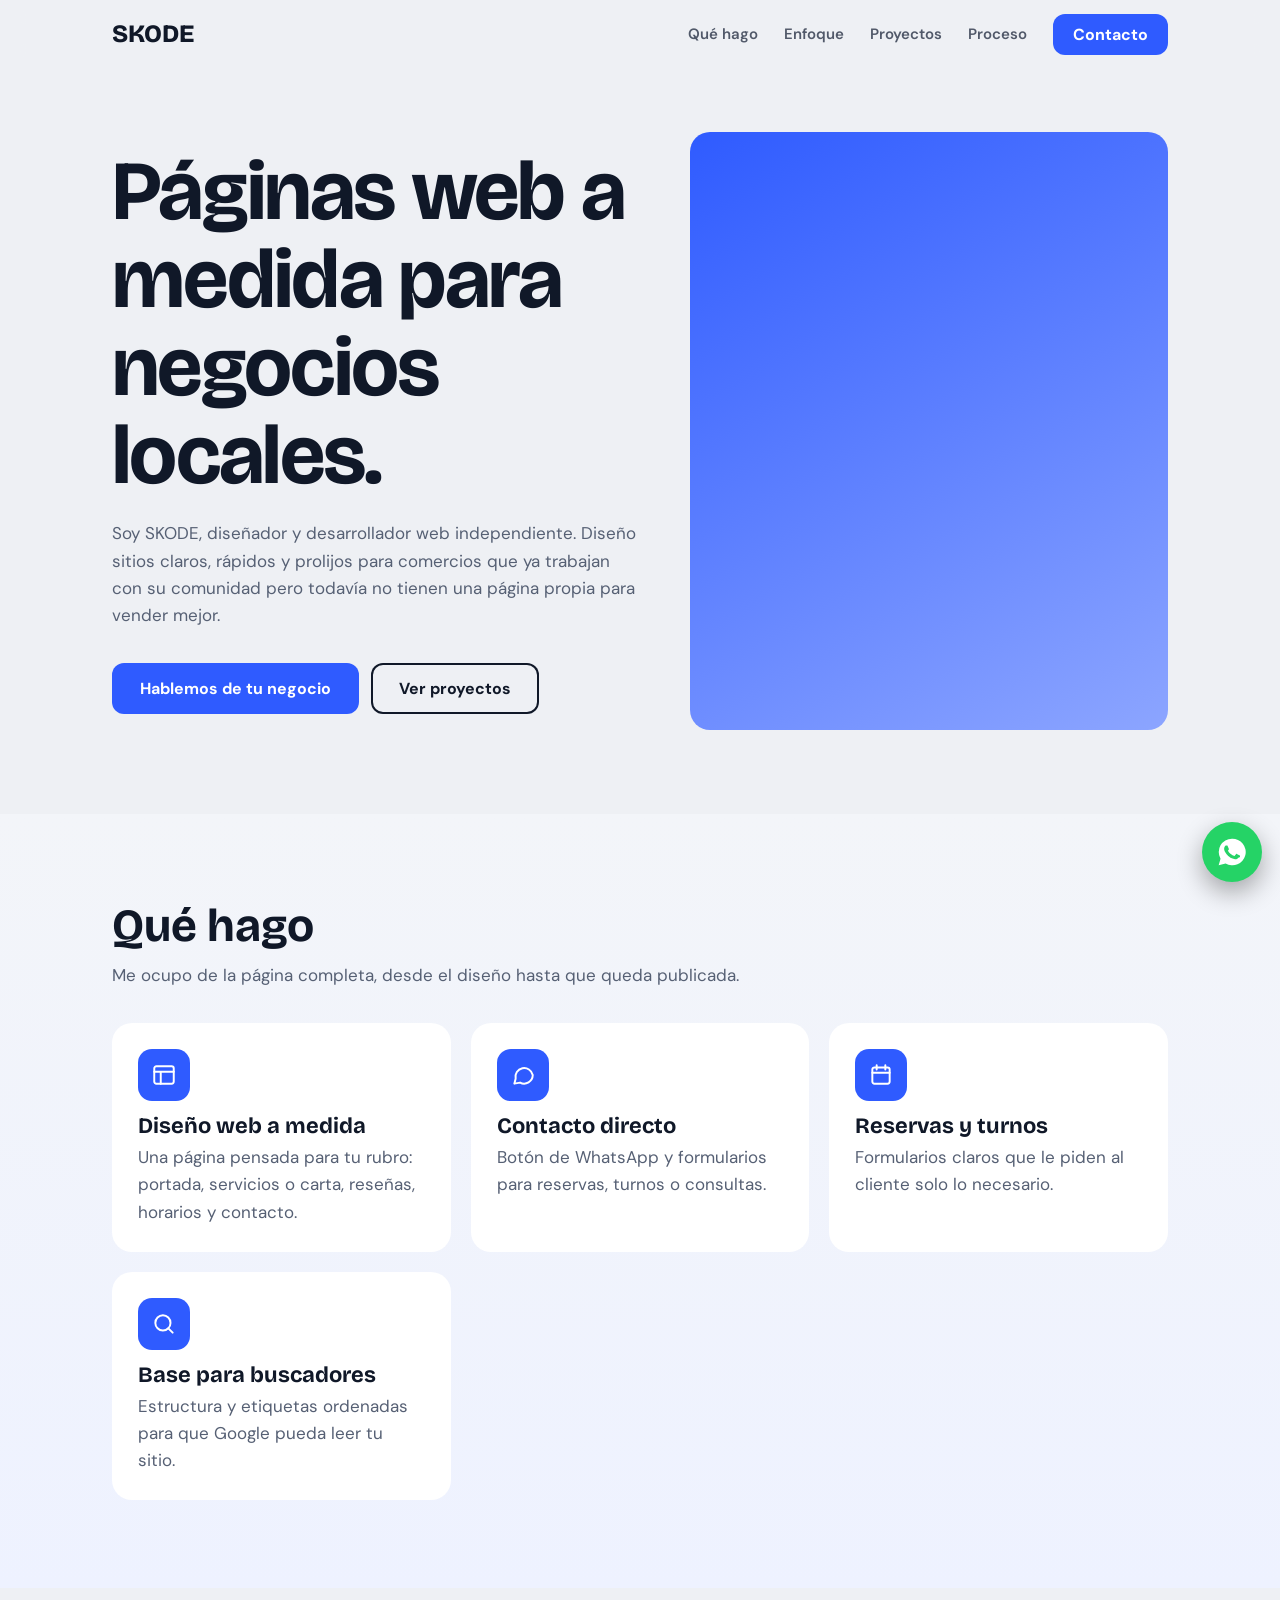
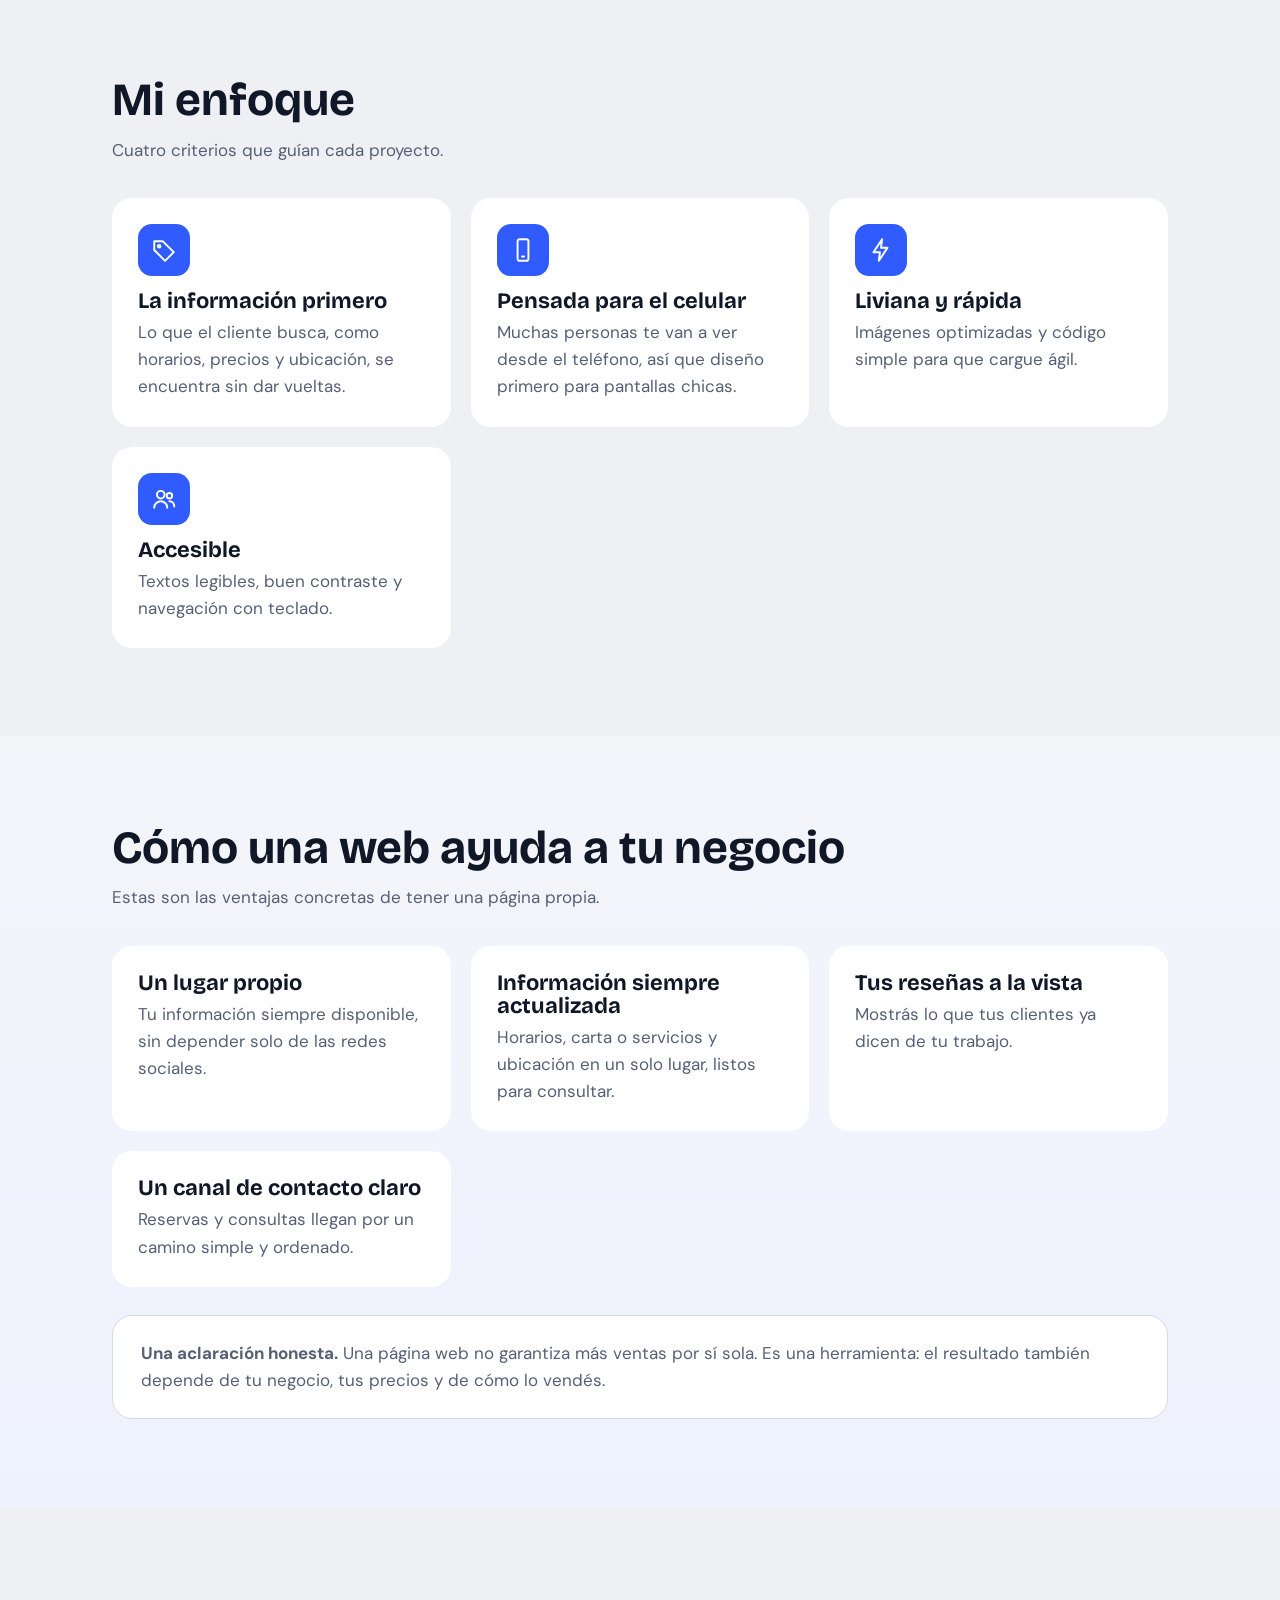
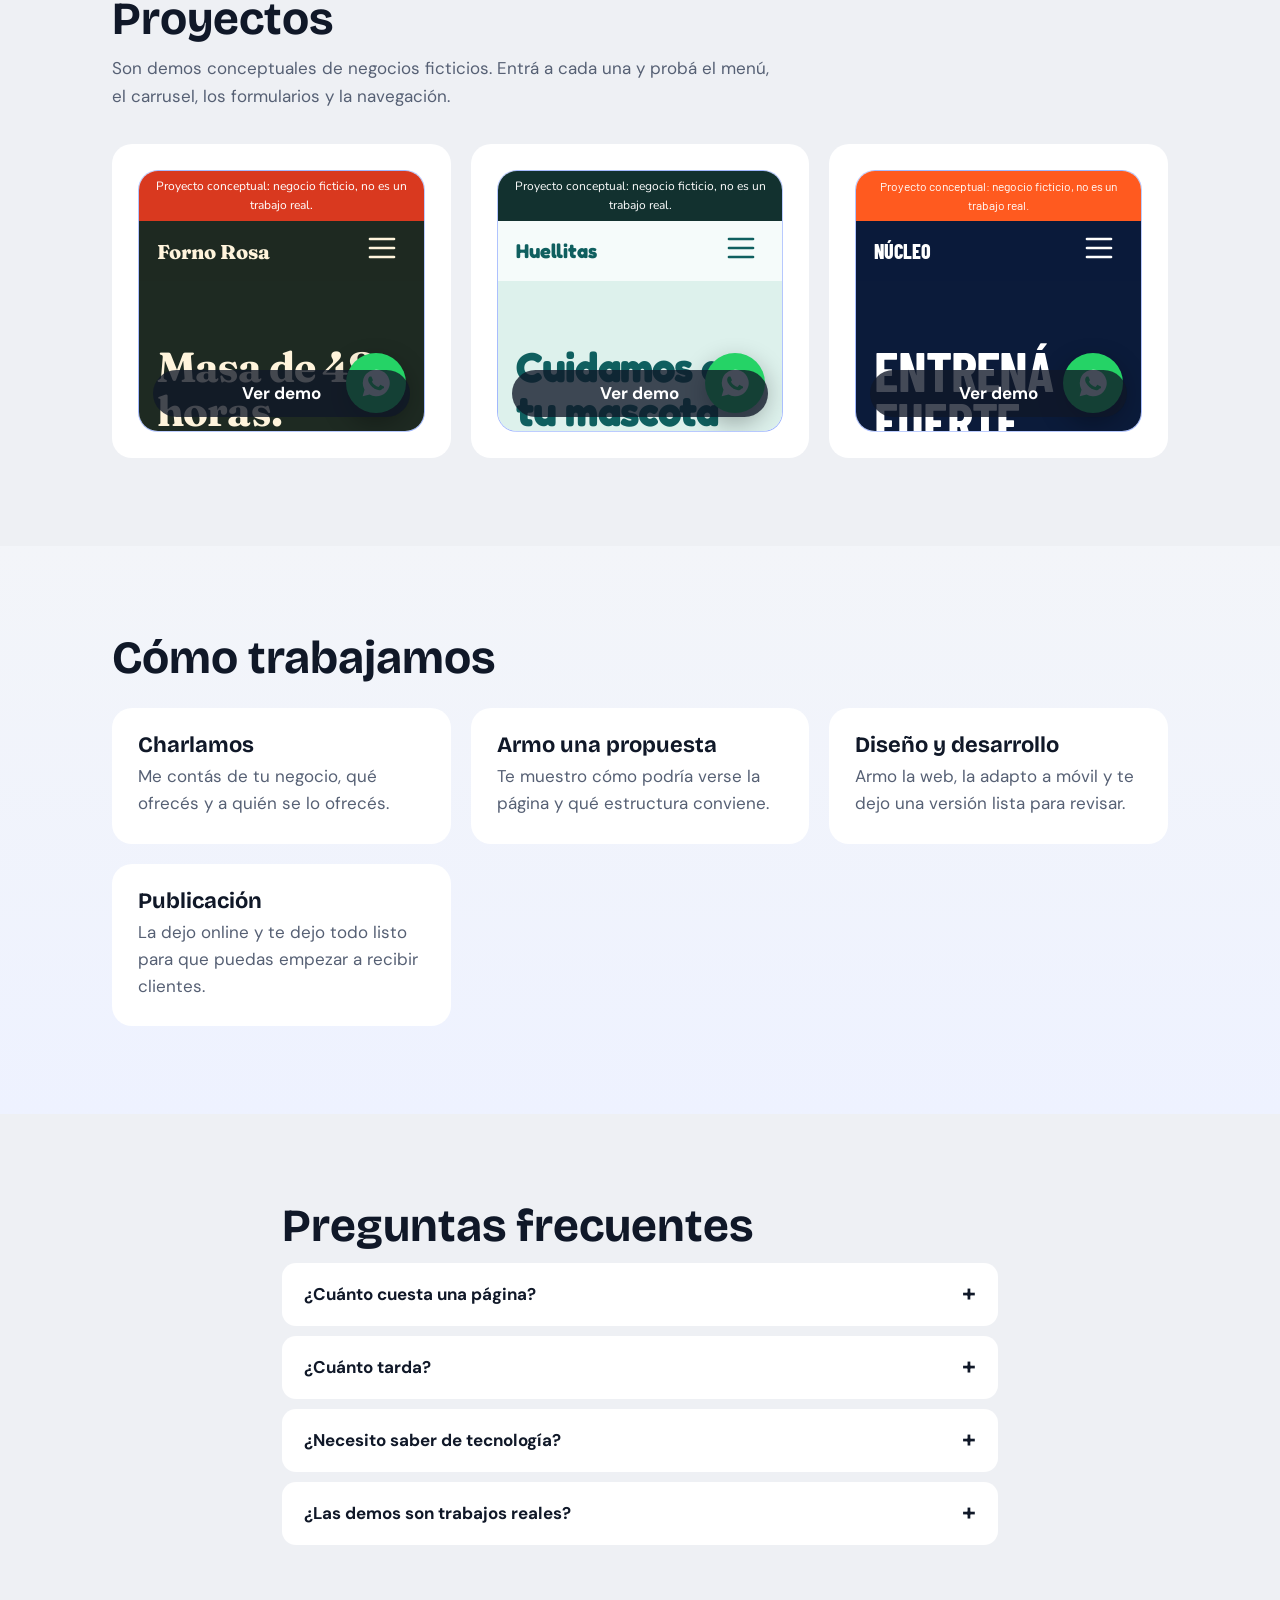
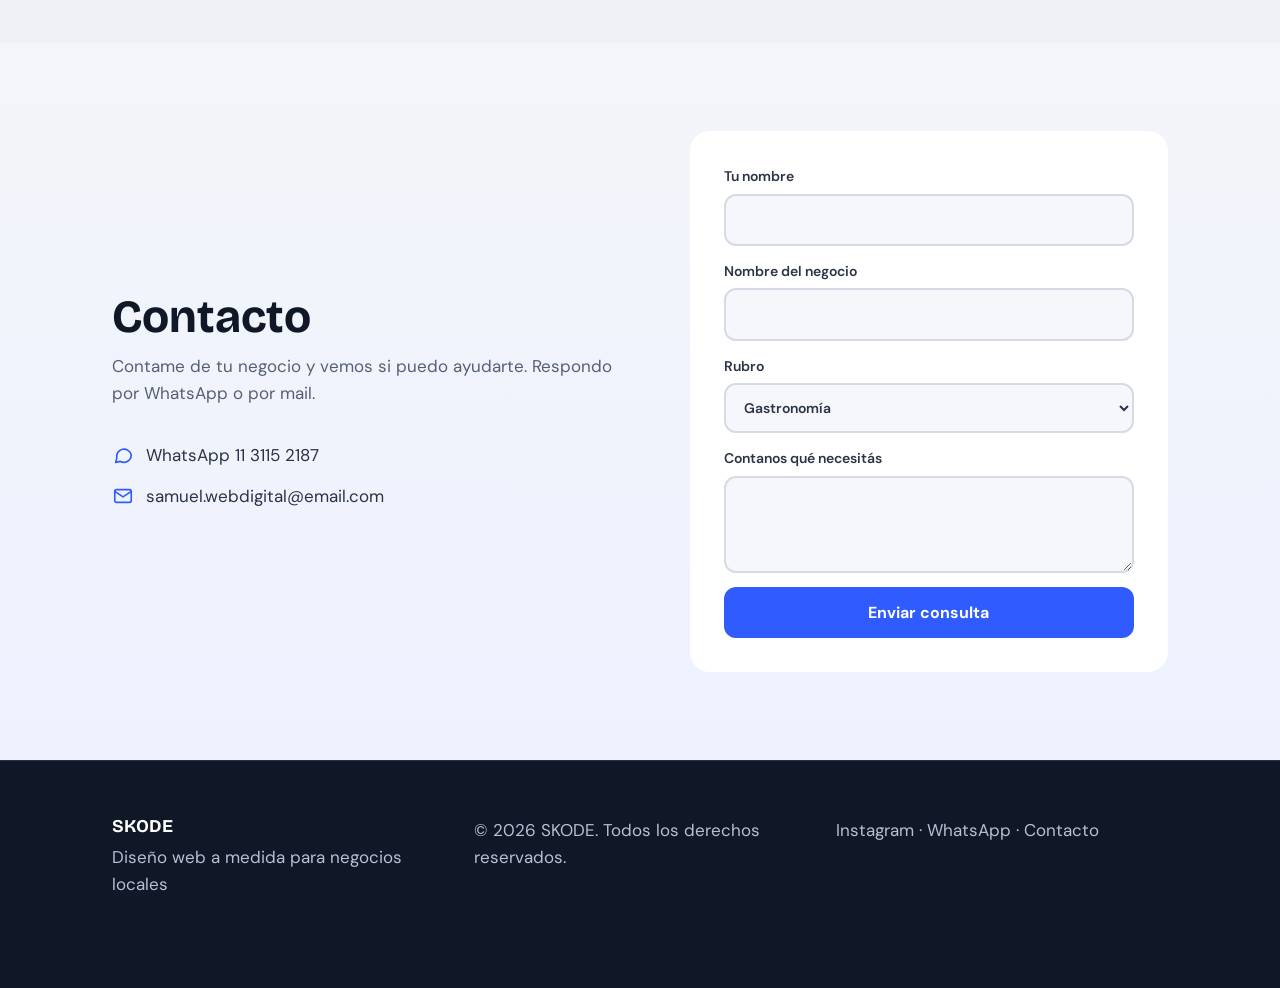
==== commit d7f60357: "Elimino el panel azul vacío para dejar la landing limpia y más balanceada visualmente." ====
--- a/index.html
+++ b/index.html
@@ -34,7 +34,6 @@
 <div class="card rv"><h3>Tus reseñas a la vista</h3><p>Mostrás lo que tus clientes ya dicen de tu trabajo.</p></div>
 <div class="card rv"><h3>Un canal de contacto claro</h3><p>Reservas y consultas llegan por un camino simple y ordenado.</p></div></div>
 <div class="note rv"><p><b>Una aclaración honesta.</b> Una página web no garantiza más ventas por sí sola. Es una herramienta: el resultado también depende de tu negocio, tus precios y de cómo lo vendés.</p></div></div></section>
-<section class="blue-panel sec" id="soluciones"><div class="w"><div class="blue-panel__inner"><div><p class="eyebrow">Solución</p><h2>Una web pensada para vender y para que te contacten sin fricción.</h2></div><div class="blue-panel__actions"><div class="mini-card"><strong>Diseño limpio</strong><span>Elecciones visuales simples y efectivas para cada rubro.</span></div><div class="mini-card"><strong>Mobile first</strong><span>Se ve bien en teléfono, tablet y escritorio.</span></div></div><a class="btn o light" href="#contacto">Solicitar presupuesto</a></div></div></section>
 <section class="sec" id="proyectos"><div class="w"><h2 class="rv">Proyectos</h2><p class="sub rv">Son demos conceptuales de negocios ficticios. Entrá a cada una y probá el menú, el carrusel, los formularios y la navegación.</p>
 <div class="g">
 <article class="card pc rv"><div class="shot"><iframe src="demos/pizzeria.html" title="Vista previa de la demo de pizzería" loading="lazy" tabindex="-1"></iframe><a href="demos/pizzeria.html">Ver demo</a></div></article>
--- a/assets/common.css
+++ b/assets/common.css
@@ -47,13 +47,6 @@
 summary{cursor:pointer;font-weight:700;color:var(--hd);list-style:none;display:flex;justify-content:space-between}
 summary::after{content:"+";font-size:24px;line-height:1;transition:transform .3s}details[open] summary::after{transform:rotate(45deg)}
 details p{margin-top:10px;color:var(--mu)}
-.blue-panel{background:linear-gradient(135deg,#2F5BFF,#1F3FB8);color:#fff;position:relative;overflow:hidden}
-.blue-panel::before{content:"";position:absolute;inset:18px auto 18px -8%;width:42%;border-radius:30px;background:rgba(255,255,255,.08);filter:blur(2px)}
-.blue-panel__inner{position:relative;display:grid;grid-template-columns:1.3fr 1fr auto;align-items:center;gap:24px;z-index:1}
-.blue-panel h2,.blue-panel p,.blue-panel strong,.blue-panel span{color:#fff}.blue-panel .eyebrow{margin:0 0 8px;font-size:12px;letter-spacing:.18em;text-transform:uppercase;font-weight:700;opacity:.8}
-.blue-panel__actions{display:grid;grid-template-columns:repeat(2,minmax(0,1fr));gap:16px}
-.mini-card{background:rgba(255,255,255,.12);border:1px solid rgba(255,255,255,.18);border-radius:18px;padding:18px;backdrop-filter:blur(4px)}
-.mini-card strong{display:block;font-size:18px;margin-bottom:6px}.mini-card span{font-size:14px;line-height:1.5;color:rgba(255,255,255,.82)}
 footer{padding:56px 0 90px;border-top:1px solid var(--bd);color:var(--mu)}.fg{display:grid;gap:30px;grid-template-columns:repeat(auto-fit,minmax(200px,1fr))}
 footer h3{font-size:18px;margin-bottom:8px}
 .wa{position:fixed;right:18px;bottom:18px;z-index:60;width:60px;height:60px;border-radius:50%;background:#25D366;display:grid;place-items:center;box-shadow:0 10px 26px #0005;animation:pu 2.6s infinite}
@@ -62,8 +55,8 @@
 .js .rv{opacity:0;transform:translateY(26px);transition:opacity .8s,transform .8s}.js .rv.in{opacity:1;transform:none}
 .hero .two>*{animation:up .9s both}.hero .two>*:nth-child(2){animation-delay:.15s}@keyframes up{from{opacity:0;transform:translateY(24px)}}
 @media(min-width:900px){.car{--n:2}}
-@media(max-width:820px){.w{padding:0 18px}.two,.f{grid-template-columns:1fr}.burger{display:block}.nav nav{display:none}.nav nav.open{display:flex;position:absolute;top:68px;left:0;right:0;flex-direction:column;align-items:stretch;gap:16px;padding:22px;background:var(--bg);text-align:center;border-bottom:1px solid var(--bd)}.nav nav.open a{padding:8px 0}.sec{padding:64px 0}.blue-panel__inner{grid-template-columns:1fr}.blue-panel__actions{grid-template-columns:1fr}.blue-panel .btn{justify-self:start}}
-@media(max-width:560px){.demo{font-size:12px;padding:6px 10px}.nav .w{height:60px}.logo{font-size:20px}.cta{flex-direction:column}.cta .btn{width:100%}.f{padding:20px}.card{padding:20px}.pc .shot iframe{height:220px}.blue-panel{padding:18px 0}.mini-card{padding:14px}.blue-panel::before{display:none}}
+@media(max-width:820px){.w{padding:0 18px}.two,.f{grid-template-columns:1fr}.burger{display:block}.nav nav{display:none}.nav nav.open{display:flex;position:absolute;top:68px;left:0;right:0;flex-direction:column;align-items:stretch;gap:16px;padding:22px;background:var(--bg);text-align:center;border-bottom:1px solid var(--bd)}.nav nav.open a{padding:8px 0}.sec{padding:64px 0}}
+@media(max-width:560px){.demo{font-size:12px;padding:6px 10px}.nav .w{height:60px}.logo{font-size:20px}.cta{flex-direction:column}.cta .btn{width:100%}.f{padding:20px}.card{padding:20px}.pc .shot iframe{height:220px}}
 @media(prefers-reduced-motion:reduce){*{animation:none!important;transition:none!important}.js .rv{opacity:1;transform:none}}
 i{font-style:normal;display:inline-flex}
 .i{width:1.2em;height:1.2em;fill:none;stroke:currentColor;stroke-width:1.8;stroke-linecap:round;stroke-linejoin:round;flex:none}
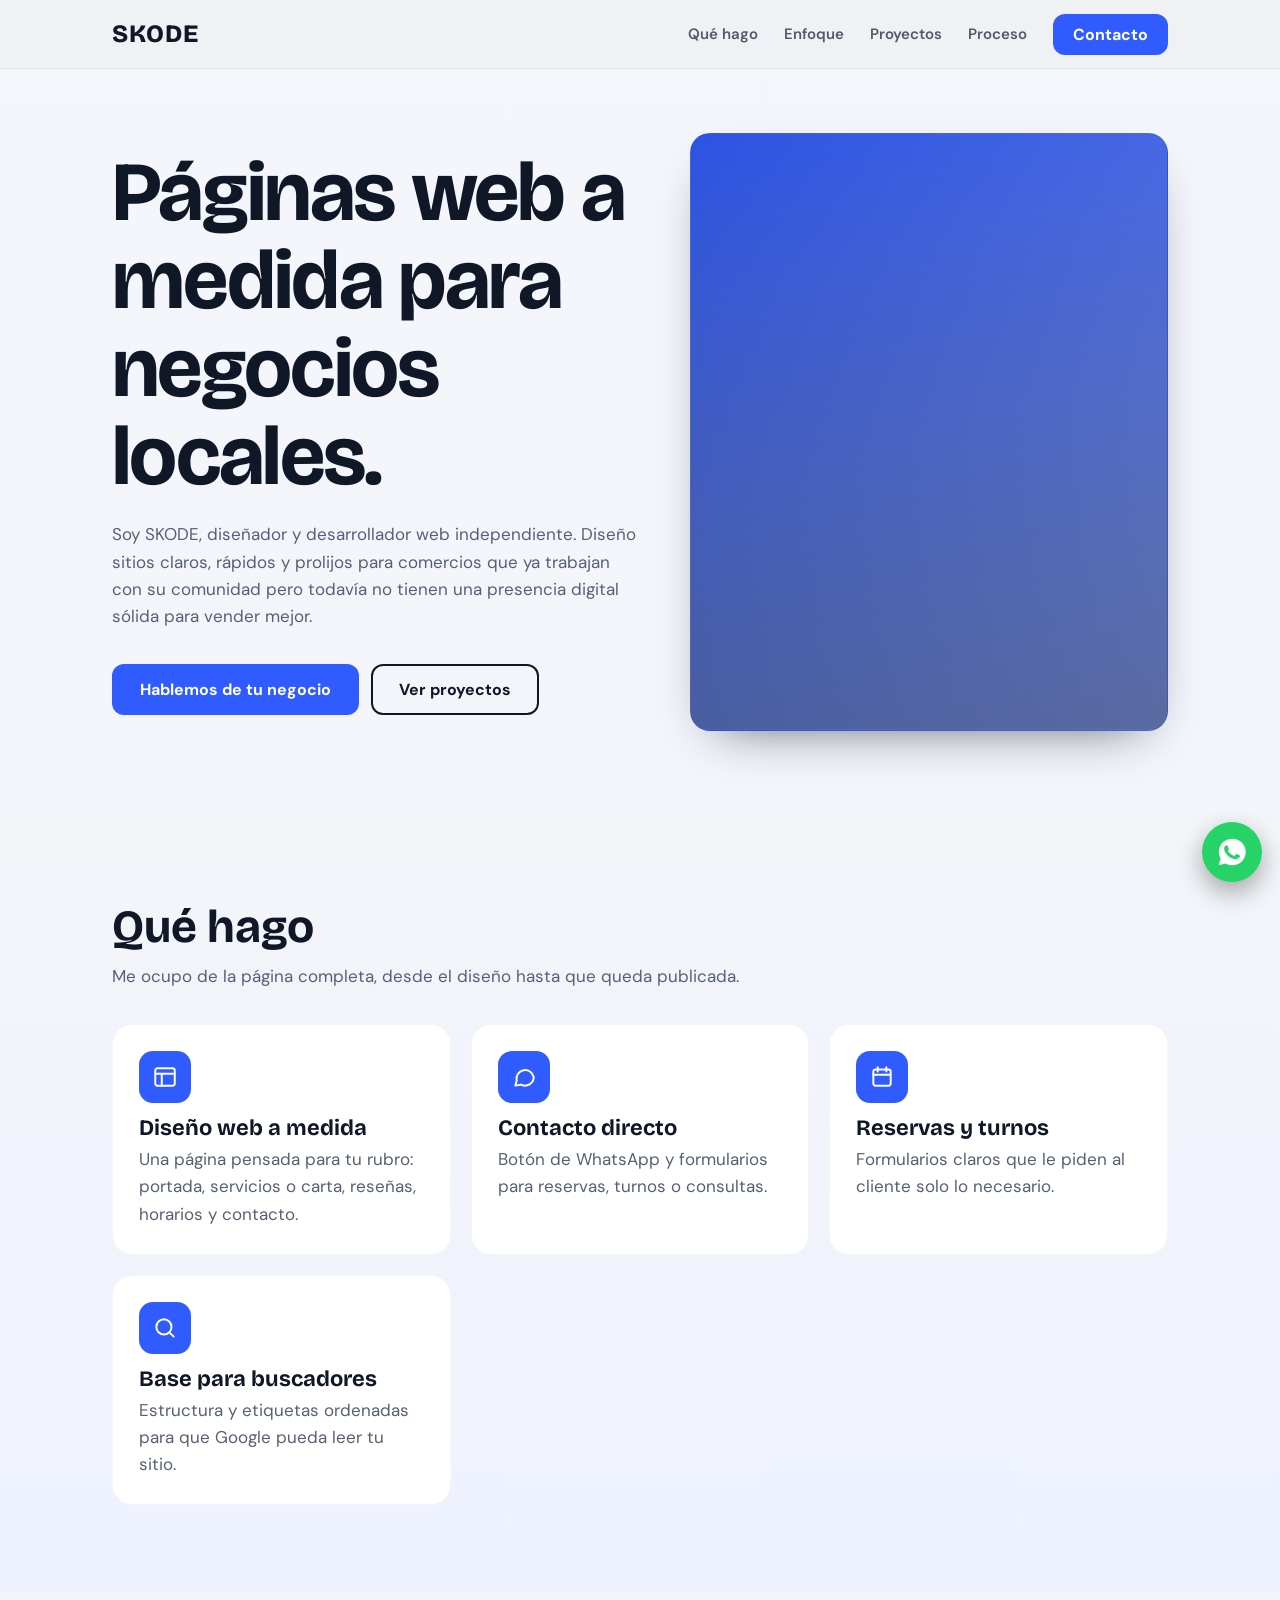
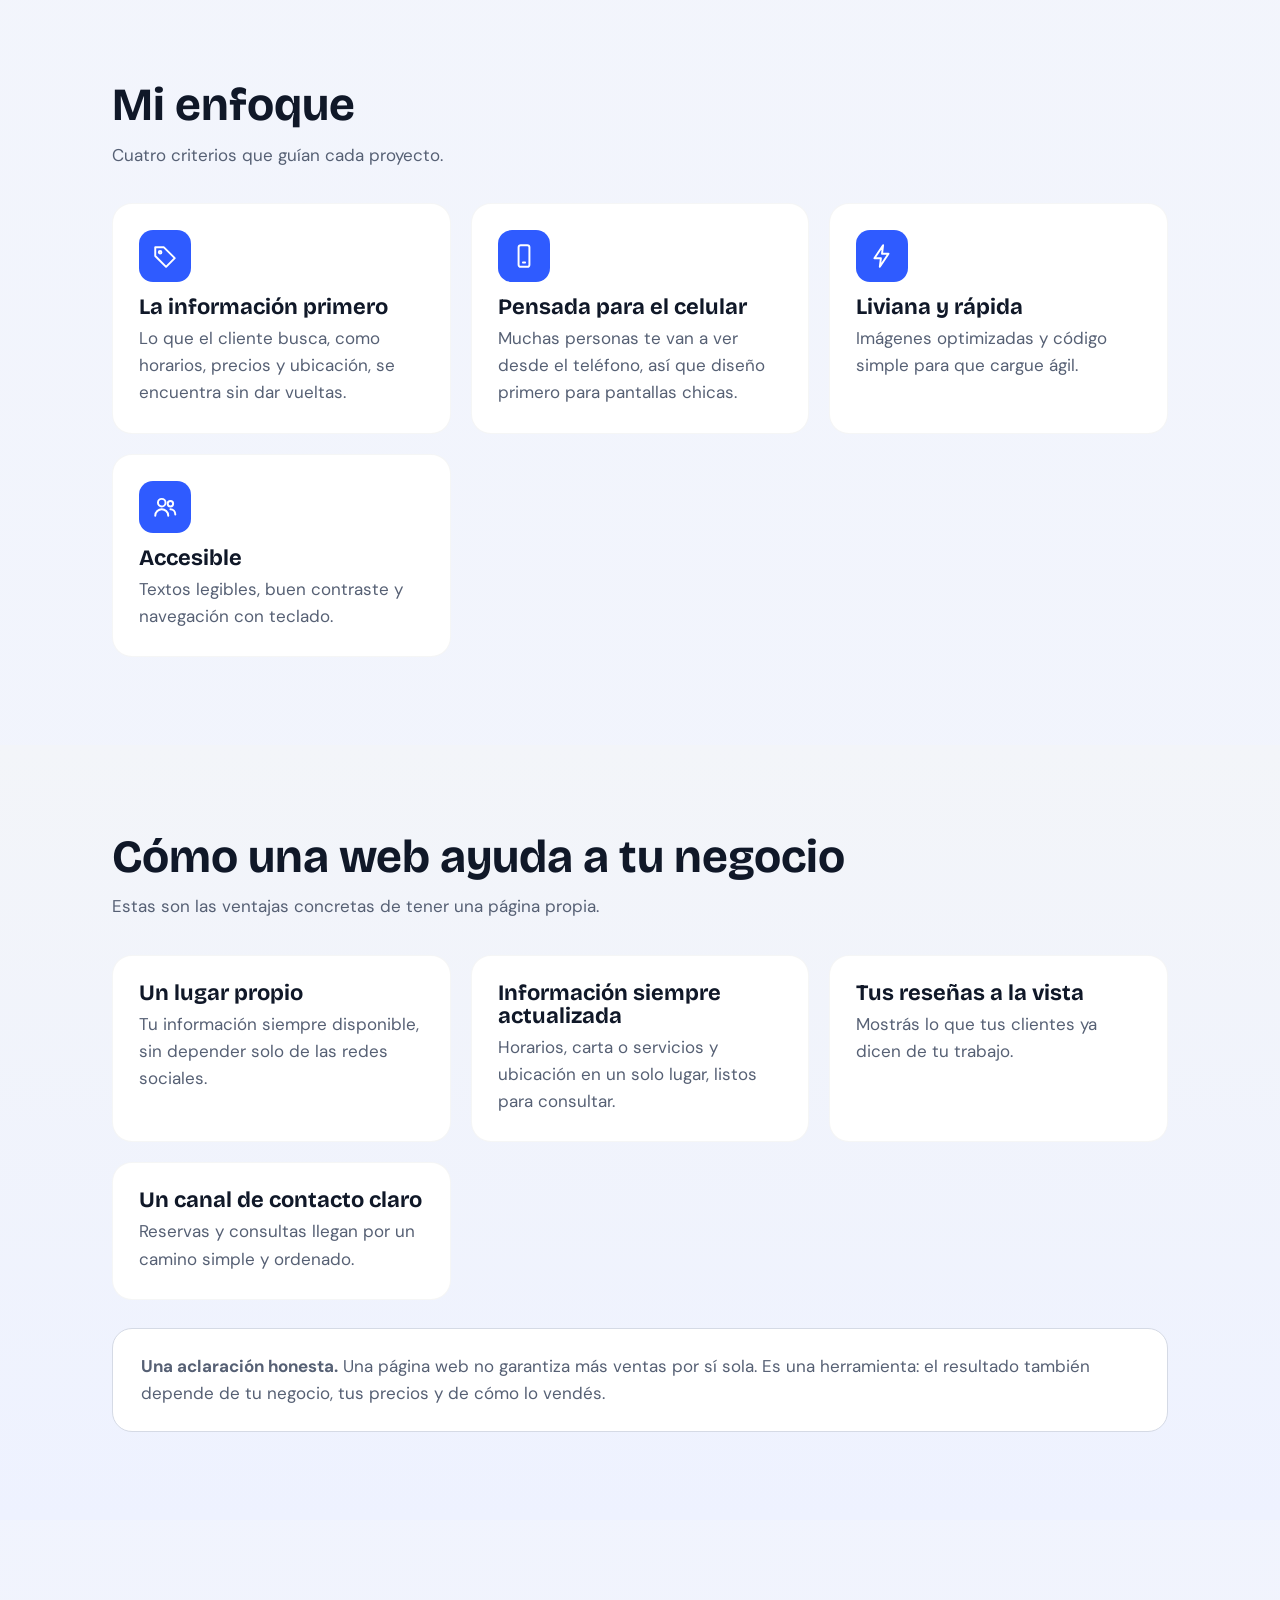
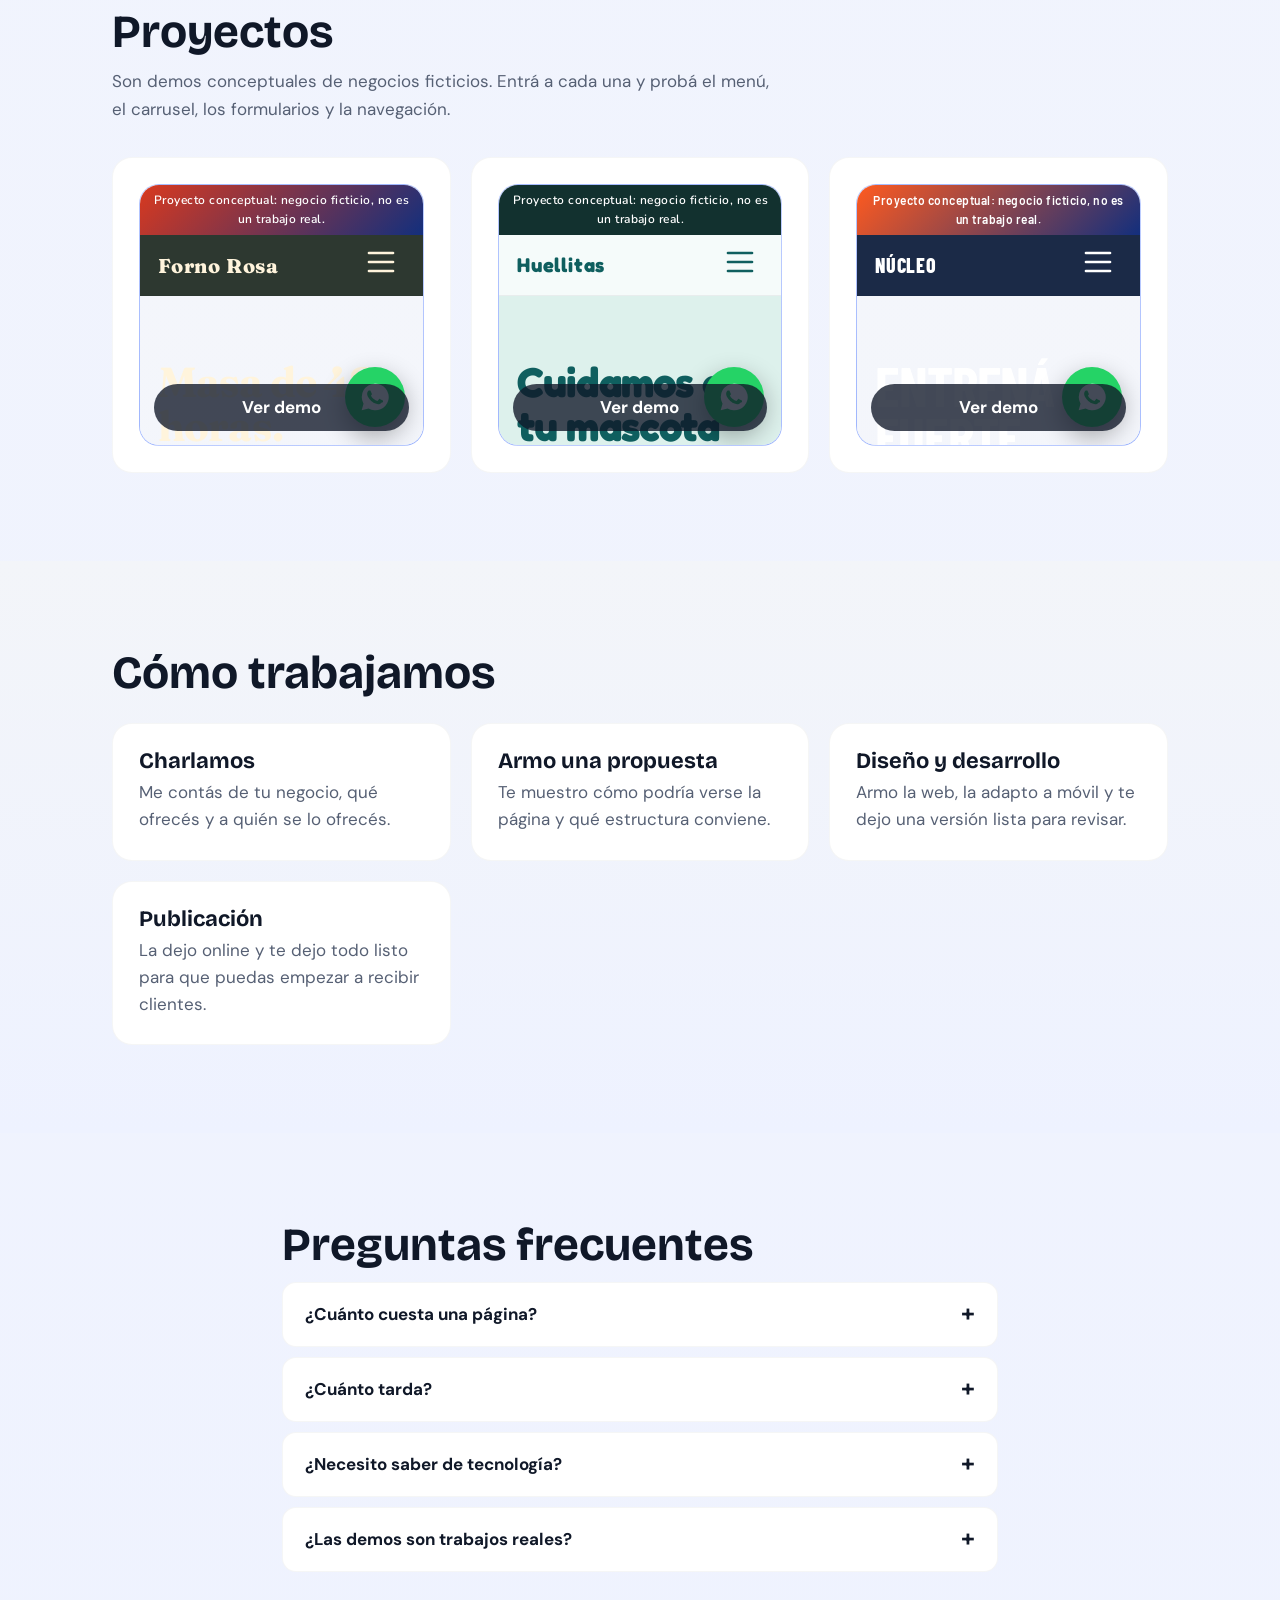
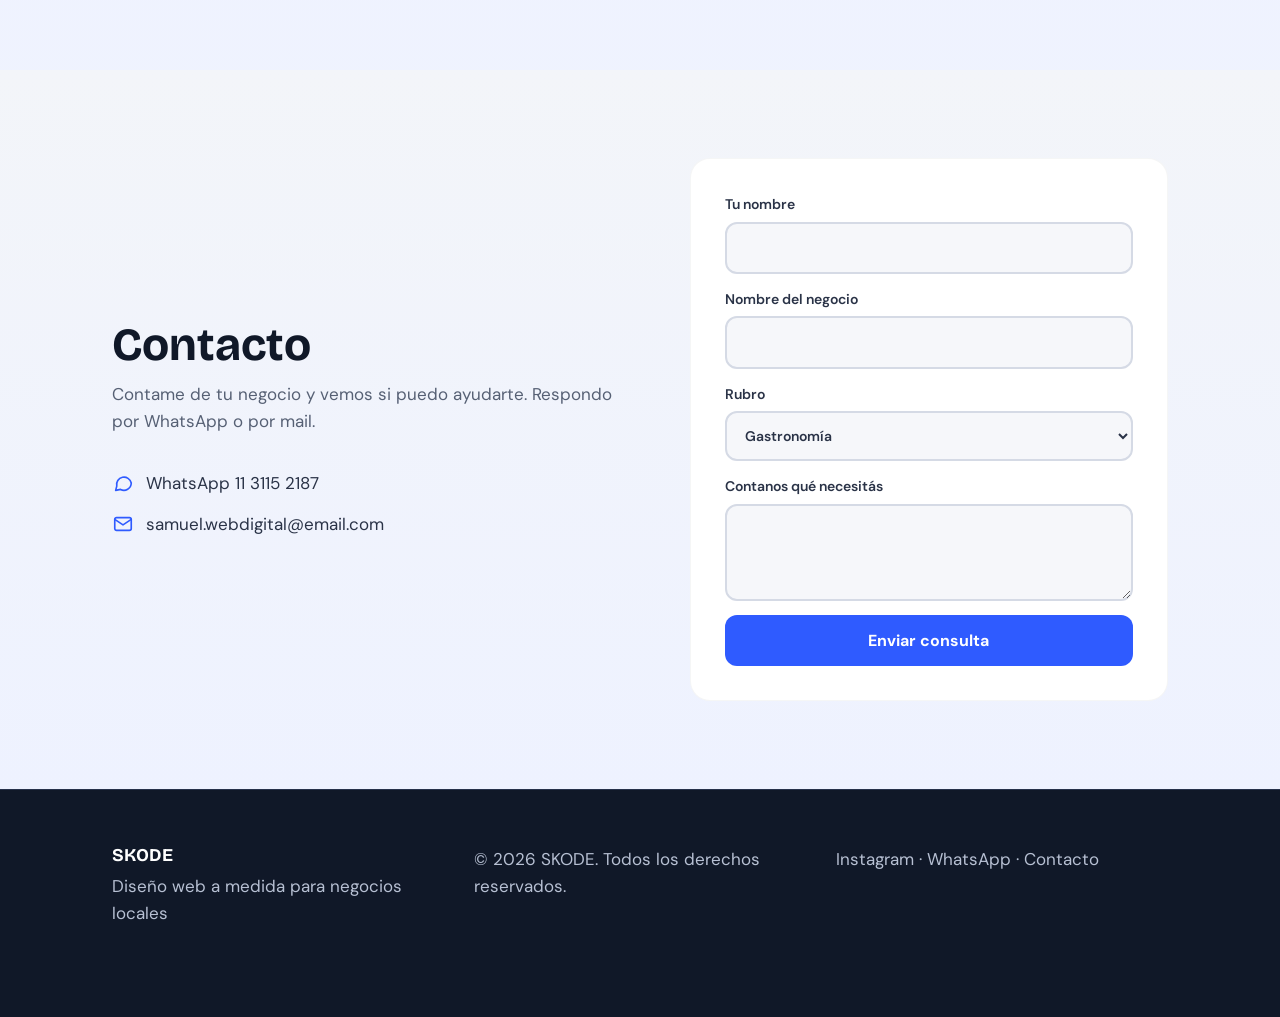
==== commit 2a5e2637: "Mejoro la calidad visual del portfolio y las demos usando fotos reales profesionales y pulso más pre" ====
--- a/index.html
+++ b/index.html
@@ -4,20 +4,15 @@
 <link href="https://fonts.googleapis.com/css2?family=Bricolage+Grotesque:opsz,wght@12..96,500;12..96,800&family=DM+Sans:wght@400;500;700&display=swap" rel="stylesheet">
 <link rel="stylesheet" href="assets/common.css"><style>
 :root{--bg:#EEF0F4;--tx:#2A3347;--hd:#101828;--mu:#566074;--ac:#2F5BFF;--on:#fff;--cd:#fff;--bd:#D5DAE5;--nb:#EEF0F4ee;--fi:#F6F7FA;--r:12px;--r2:20px;--fh:'Bricolage Grotesque',sans-serif;--fb:'DM Sans',sans-serif}
-body{min-height:100vh}
-.dk{background:linear-gradient(180deg,#F3F5F9,#EEF2FF)}
-.note{background:var(--cd);padding:24px 28px;border-radius:var(--r2);border:1px solid var(--bd);margin-top:28px}
-.note p{margin:0;color:var(--mu)}
-#beneficios .card{height:100%}
-#proceso .card{height:100%}
+body{min-height:100vh}.dk{background:linear-gradient(180deg,#F3F5F9,#EEF2FF)}.note{background:var(--cd);padding:24px 28px;border-radius:var(--r2);border:1px solid var(--bd);margin-top:28px}.note p{margin:0;color:var(--mu)}#beneficios .card{height:100%}#proceso .card{height:100%}
 </style></head>
 <body data-wa="5491131152187" data-msg="Hola! Vi tu portfolio y quiero consultar por una web para mi negocio.">
 <header class="nav"><div class="w"><a class="logo" href="#">SKODE</a><button class="burger" aria-label="Menú"><i data-i="menu"></i></button>
 <nav><a href="#servicios">Qué hago</a><a href="#enfoque">Enfoque</a><a href="#proyectos">Proyectos</a><a href="#proceso">Proceso</a><a class="btn" href="#contacto">Contacto</a></nav></div></header>
 <section class="hero"><div class="w two"><div><h1>Páginas web a medida para negocios locales.</h1>
-<p class="sub">Soy SKODE, diseñador y desarrollador web independiente. Diseño sitios claros, rápidos y prolijos para comercios que ya trabajan con su comunidad pero todavía no tienen una página propia para vender mejor.</p>
+<p class="sub">Soy SKODE, diseñador y desarrollador web independiente. Diseño sitios claros, rápidos y prolijos para comercios que ya trabajan con su comunidad pero todavía no tienen una presencia digital sólida para vender mejor.</p>
 <div class="cta"><a class="btn" href="#contacto">Hablemos de tu negocio</a><a class="btn o" href="#proyectos">Ver proyectos</a></div></div>
-<div class="ph tall" data-img="img/yo.jpg" style="--ill:url(img/yo.svg);--g:linear-gradient(150deg,#2F5BFF,#8CA5FF)"></div></div></section>
+<div class="ph tall" data-img="https://images.unsplash.com/photo-1522202176988-66273c2fd55f?auto=format&fit=crop&w=1200&q=80" style="--ill:linear-gradient(180deg,rgba(20,25,31,.12),rgba(20,25,31,.42));--g:linear-gradient(150deg,#2F5BFF,#8CA5FF)"></div></div></section>
 <section class="dk sec" id="servicios"><div class="w"><h2 class="rv">Qué hago</h2><p class="sub rv">Me ocupo de la página completa, desde el diseño hasta que queda publicada.</p>
 <div class="g"><div class="card rv"><div class="ic"><i data-i="layout"></i></div><h3>Diseño web a medida</h3><p>Una página pensada para tu rubro: portada, servicios o carta, reseñas, horarios y contacto.</p></div>
 <div class="card rv"><div class="ic"><i data-i="chat"></i></div><h3>Contacto directo</h3><p>Botón de WhatsApp y formularios para reservas, turnos o consultas.</p></div>
--- a/assets/common.css
+++ b/assets/common.css
@@ -1,31 +1,30 @@
-*{box-sizing:border-box;margin:0}html{scroll-behavior:smooth}body{font:17px/1.6 var(--fb),system-ui,sans-serif;background:var(--bg);color:var(--tx)}img,iframe,svg{max-width:100%;display:block}a{color:inherit} .w{max-width:1100px;margin:auto;padding:0 22px}.hide{display:none!important}
-.demo{background:var(--ac);color:var(--on);text-align:center;font-size:14px;padding:7px 12px}
-.nav{position:sticky;top:0;z-index:50;background:var(--nb);backdrop-filter:blur(12px)}
+*{box-sizing:border-box;margin:0}html{scroll-behavior:smooth}body{font:17px/1.6 var(--fb),system-ui,sans-serif;background:linear-gradient(180deg,#f4f6fb 0%,#eef2ff 100%);color:var(--tx)}img,iframe,svg{max-width:100%;display:block}a{color:inherit}.w{max-width:1100px;margin:auto;padding:0 22px}.hide{display:none!important}
+.demo{background:linear-gradient(135deg,var(--ac),#132f7d);color:var(--on);text-align:center;font-size:14px;padding:7px 12px;letter-spacing:.04em;font-weight:600}
+.nav{position:sticky;top:0;z-index:50;background:var(--nb);backdrop-filter:blur(14px);border-bottom:1px solid rgba(16,24,40,.06)}
 .nav .w{display:flex;align-items:center;justify-content:space-between;height:68px}
-.logo{font:800 25px var(--fh);color:var(--hd);text-decoration:none}
+.logo{font:800 25px var(--fh);color:var(--hd);text-decoration:none;letter-spacing:.04em}
 .nav nav{display:flex;gap:26px;align-items:center}
 .nav nav a:not(.btn){color:var(--tx);text-decoration:none;font-weight:600;font-size:15px;opacity:.8;transition:opacity .2s}
 .nav nav a:not(.btn):hover{opacity:1}.nav .btn{padding:10px 20px}
 .burger{display:none;background:none;border:0;color:var(--hd);font-size:30px;cursor:pointer}
 .btn{display:inline-flex;align-items:center;justify-content:center;gap:8px;border:0;cursor:pointer;font:700 16px var(--fb);background:var(--ac);color:var(--on);padding:15px 28px;border-radius:var(--r);text-decoration:none;transition:transform .2s,box-shadow .2s,filter .2s}
-.btn:hover{transform:translateY(-2px);box-shadow:0 12px 26px -10px var(--ac);filter:brightness(1.08)}.btn:active{transform:none}
+.btn:hover{transform:translateY(-2px);box-shadow:0 18px 34px -18px var(--ac);filter:brightness(1.08)}.btn:active{transform:none}
 .btn.o{background:transparent;color:var(--hd);box-shadow:inset 0 0 0 2px var(--hd)}
-.btn.o.light{background:rgba(255,255,255,.12);color:#fff;box-shadow:inset 0 0 0 2px rgba(255,255,255,.4)}
 :focus-visible{outline:3px solid var(--ac);outline-offset:3px}
 .sec{padding:88px 0}h1,h2,h3{font-family:var(--fh);color:var(--hd);line-height:1.05}
 h1{font-size:clamp(42px,7.4vw,84px);letter-spacing:-.02em;margin-bottom:20px}
 h2{font-size:clamp(30px,5vw,46px);margin-bottom:12px}h3{font-size:22px}
 .sub{color:var(--mu);max-width:56ch;margin-bottom:34px}.cta{display:flex;gap:12px;flex-wrap:wrap;margin-top:28px}
 .hero{padding:64px 0 84px}.two{display:grid;grid-template-columns:1.1fr 1fr;gap:52px;align-items:center}
-.ph{position:relative;border-radius:var(--r2);background:var(--img,none) center/cover,var(--ill,none) center/cover,var(--g);overflow:hidden;min-height:220px}
+.ph{position:relative;border-radius:var(--r2);background:var(--img,none) center/cover,var(--ill,none) center/cover,var(--g);overflow:hidden;min-height:220px;box-shadow:0 20px 50px -28px rgba(16,24,40,.75);border:1px solid rgba(16,24,40,.06)}
 .tall{aspect-ratio:4/5}.wide{aspect-ratio:5/4}
 .badge{position:absolute;left:16px;bottom:16px;z-index:2;background:#fff;color:#1b1b1b;padding:10px 16px;border-radius:14px;font-weight:700;box-shadow:0 12px 30px #0004;animation:fl 4s ease-in-out infinite}
 @keyframes fl{50%{transform:translateY(-8px)}}
 .stats{display:grid;grid-template-columns:repeat(auto-fit,minmax(160px,1fr));gap:16px;text-align:center}
 .stats b{display:block;font:800 clamp(36px,5vw,52px) var(--fh);color:var(--pr,var(--ac))}.stats span{color:var(--mu);font-size:15px}
 .g{display:grid;gap:20px;grid-template-columns:repeat(auto-fit,minmax(250px,1fr))}
-.card{background:var(--cd);border-radius:var(--r2);padding:26px;transition:transform .3s,box-shadow .3s}
-.card:hover{transform:translateY(-5px);box-shadow:0 22px 40px -22px #000a}.card p{color:var(--mu);margin-top:6px}
+.card{background:var(--cd);border-radius:var(--r2);padding:26px;transition:transform .3s,box-shadow .3s;border:1px solid rgba(16,24,40,.04)}
+.card:hover{transform:translateY(-5px);box-shadow:0 24px 50px -28px rgba(16,24,40,.45)}.card p{color:var(--mu);margin-top:6px}
 .row{display:flex;justify-content:space-between;gap:12px;align-items:baseline}.row b{color:var(--pr,var(--ac));font:800 20px var(--fh);white-space:nowrap}
 .tabs{display:flex;gap:8px;flex-wrap:wrap;margin-bottom:26px}
 .tabs button{border:0;cursor:pointer;font:600 15px var(--fb);padding:10px 20px;border-radius:999px;background:var(--cd);color:var(--tx);transition:.2s}
@@ -36,14 +35,14 @@
 .cn{display:flex;justify-content:center;align-items:center;gap:14px;margin-top:22px}
 .cn button{display:grid;place-items:center;width:46px;height:46px;border-radius:50%;border:0;background:var(--cd);color:var(--hd);font-size:18px;cursor:pointer;transition:.2s}.cn button:hover{transform:translateY(-2px)}
 .dots span{display:inline-block;width:9px;height:9px;margin:0 4px;border-radius:9px;background:var(--mu);opacity:.4;cursor:pointer;transition:.3s}.dots span.on{width:26px;background:var(--ac);opacity:1}
-.f{display:grid;gap:14px;grid-template-columns:1fr 1fr;background:var(--cd);padding:34px;border-radius:var(--r2)}.f .full{grid-column:1/-1}
+.f{display:grid;gap:14px;grid-template-columns:1fr 1fr;background:var(--cd);padding:34px;border-radius:var(--r2);border:1px solid rgba(16,24,40,.04)}.f .full{grid-column:1/-1}
 .f label{display:grid;gap:6px;font-weight:600;font-size:14px}
 .f input,.f select,.f textarea{font:inherit;padding:13px 14px;border-radius:12px;border:2px solid var(--bd);background:var(--fi);color:var(--tx);transition:border .2s;max-width:100%}
 .f input:focus,.f select:focus,.f textarea:focus{border-color:var(--ac);outline:0}.f :user-invalid{border-color:#e5484d}
 .ok{text-align:center;padding:20px}.ok p{margin:8px 0 20px;color:var(--mu)}
 .chk{width:64px;height:64px;margin:0 auto 14px;border-radius:50%;background:var(--ac);color:var(--on);display:grid;place-items:center;font-size:32px;animation:pop .5s}
 @keyframes pop{from{transform:scale(0)}}
-details{background:var(--cd);border-radius:14px;padding:18px 22px;margin-bottom:10px}
+details{background:var(--cd);border-radius:14px;padding:18px 22px;margin-bottom:10px;border:1px solid rgba(16,24,40,.04)}
 summary{cursor:pointer;font-weight:700;color:var(--hd);list-style:none;display:flex;justify-content:space-between}
 summary::after{content:"+";font-size:24px;line-height:1;transition:transform .3s}details[open] summary::after{transform:rotate(45deg)}
 details p{margin-top:10px;color:var(--mu)}
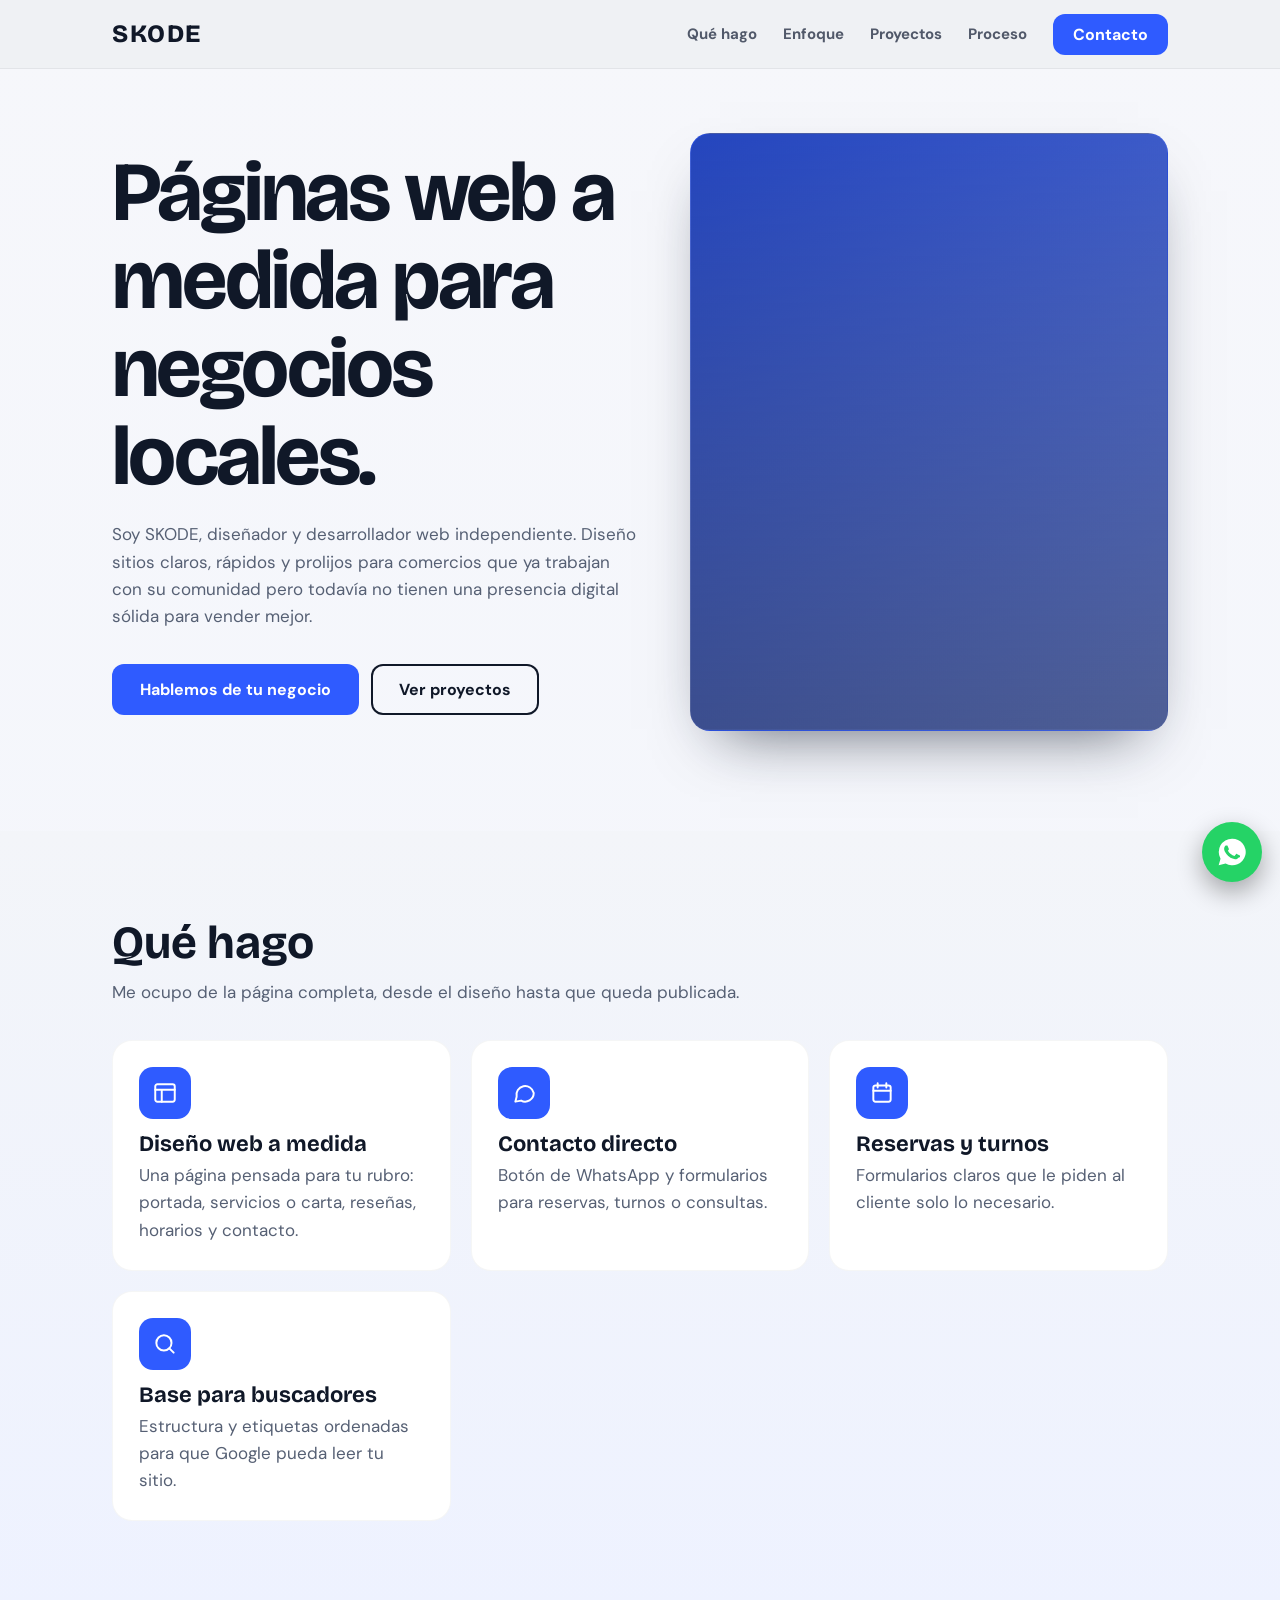
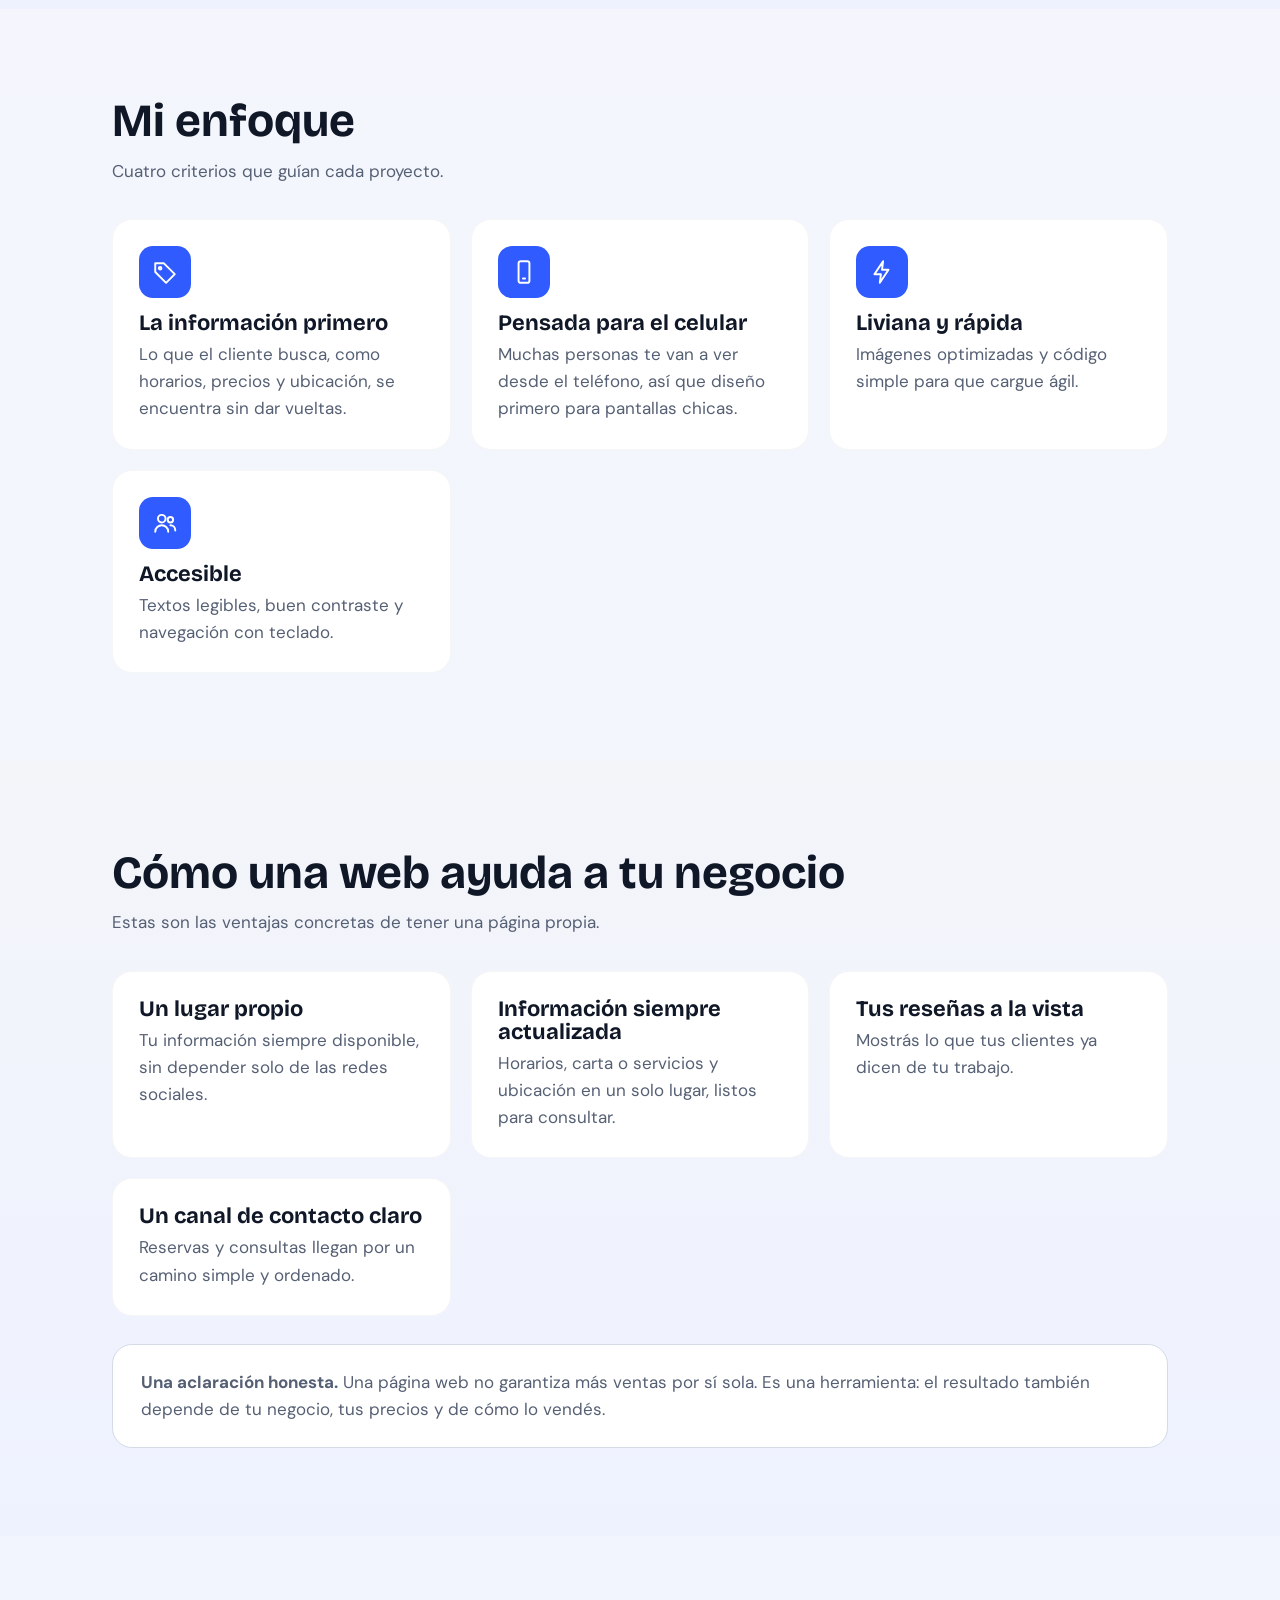
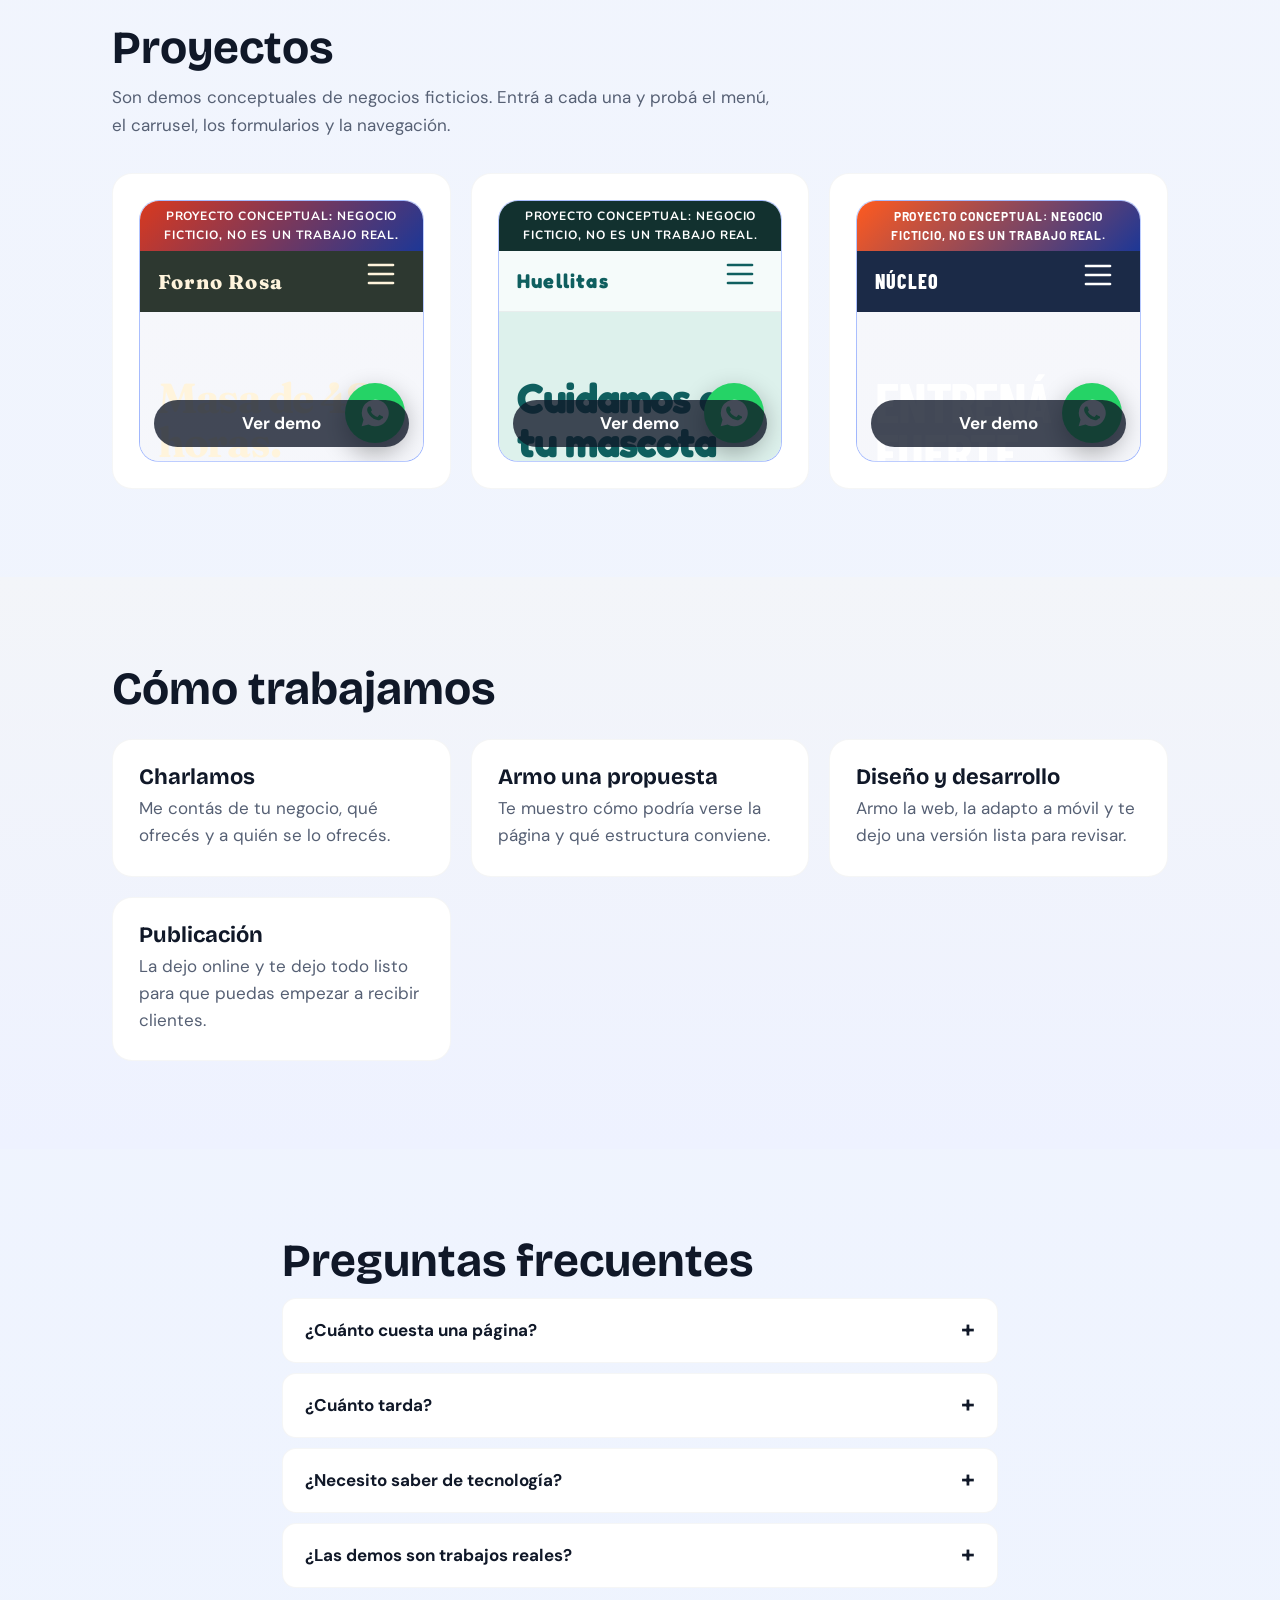
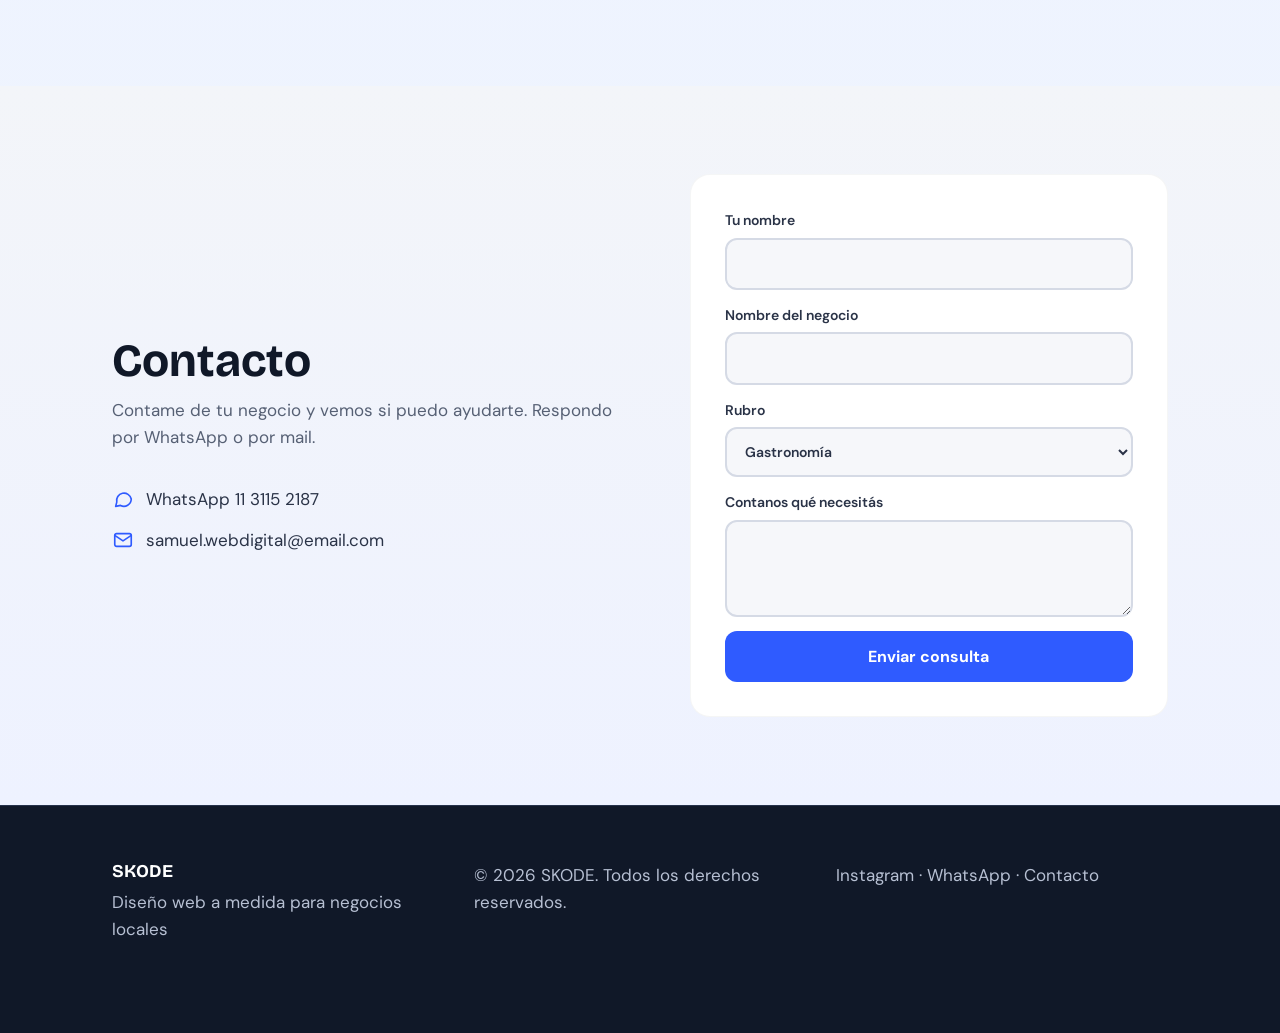
==== commit bd99fa53: "Refino el portfolio y las demos para que cada negocio tenga identidad propia, mejor calidad visual y" ====
--- a/index.html
+++ b/index.html
@@ -1,53 +1 @@
-<!DOCTYPE html><html lang="es"><head><meta charset="utf-8"><meta name="viewport" content="width=device-width,initial-scale=1"><title>SKODE · Diseño web a medida para negocios locales</title>
-<meta name="description" content="Diseño y desarrollo de páginas web a medida para comercios y negocios locales.">
-<link rel="preconnect" href="https://fonts.googleapis.com"><link rel="preconnect" href="https://fonts.gstatic.com" crossorigin>
-<link href="https://fonts.googleapis.com/css2?family=Bricolage+Grotesque:opsz,wght@12..96,500;12..96,800&family=DM+Sans:wght@400;500;700&display=swap" rel="stylesheet">
-<link rel="stylesheet" href="assets/common.css"><style>
-:root{--bg:#EEF0F4;--tx:#2A3347;--hd:#101828;--mu:#566074;--ac:#2F5BFF;--on:#fff;--cd:#fff;--bd:#D5DAE5;--nb:#EEF0F4ee;--fi:#F6F7FA;--r:12px;--r2:20px;--fh:'Bricolage Grotesque',sans-serif;--fb:'DM Sans',sans-serif}
-body{min-height:100vh}.dk{background:linear-gradient(180deg,#F3F5F9,#EEF2FF)}.note{background:var(--cd);padding:24px 28px;border-radius:var(--r2);border:1px solid var(--bd);margin-top:28px}.note p{margin:0;color:var(--mu)}#beneficios .card{height:100%}#proceso .card{height:100%}
-</style></head>
-<body data-wa="5491131152187" data-msg="Hola! Vi tu portfolio y quiero consultar por una web para mi negocio.">
-<header class="nav"><div class="w"><a class="logo" href="#">SKODE</a><button class="burger" aria-label="Menú"><i data-i="menu"></i></button>
-<nav><a href="#servicios">Qué hago</a><a href="#enfoque">Enfoque</a><a href="#proyectos">Proyectos</a><a href="#proceso">Proceso</a><a class="btn" href="#contacto">Contacto</a></nav></div></header>
-<section class="hero"><div class="w two"><div><h1>Páginas web a medida para negocios locales.</h1>
-<p class="sub">Soy SKODE, diseñador y desarrollador web independiente. Diseño sitios claros, rápidos y prolijos para comercios que ya trabajan con su comunidad pero todavía no tienen una presencia digital sólida para vender mejor.</p>
-<div class="cta"><a class="btn" href="#contacto">Hablemos de tu negocio</a><a class="btn o" href="#proyectos">Ver proyectos</a></div></div>
-<div class="ph tall" data-img="https://images.unsplash.com/photo-1522202176988-66273c2fd55f?auto=format&fit=crop&w=1200&q=80" style="--ill:linear-gradient(180deg,rgba(20,25,31,.12),rgba(20,25,31,.42));--g:linear-gradient(150deg,#2F5BFF,#8CA5FF)"></div></div></section>
-<section class="dk sec" id="servicios"><div class="w"><h2 class="rv">Qué hago</h2><p class="sub rv">Me ocupo de la página completa, desde el diseño hasta que queda publicada.</p>
-<div class="g"><div class="card rv"><div class="ic"><i data-i="layout"></i></div><h3>Diseño web a medida</h3><p>Una página pensada para tu rubro: portada, servicios o carta, reseñas, horarios y contacto.</p></div>
-<div class="card rv"><div class="ic"><i data-i="chat"></i></div><h3>Contacto directo</h3><p>Botón de WhatsApp y formularios para reservas, turnos o consultas.</p></div>
-<div class="card rv"><div class="ic"><i data-i="cal"></i></div><h3>Reservas y turnos</h3><p>Formularios claros que le piden al cliente solo lo necesario.</p></div>
-<div class="card rv"><div class="ic"><i data-i="search"></i></div><h3>Base para buscadores</h3><p>Estructura y etiquetas ordenadas para que Google pueda leer tu sitio.</p></div></div></div></section>
-<section class="sec" id="enfoque"><div class="w"><h2 class="rv">Mi enfoque</h2><p class="sub rv">Cuatro criterios que guían cada proyecto.</p>
-<div class="g"><div class="card rv"><div class="ic"><i data-i="tag"></i></div><h3>La información primero</h3><p>Lo que el cliente busca, como horarios, precios y ubicación, se encuentra sin dar vueltas.</p></div>
-<div class="card rv"><div class="ic"><i data-i="mobile"></i></div><h3>Pensada para el celular</h3><p>Muchas personas te van a ver desde el teléfono, así que diseño primero para pantallas chicas.</p></div>
-<div class="card rv"><div class="ic"><i data-i="bolt"></i></div><h3>Liviana y rápida</h3><p>Imágenes optimizadas y código simple para que cargue ágil.</p></div>
-<div class="card rv"><div class="ic"><i data-i="users"></i></div><h3>Accesible</h3><p>Textos legibles, buen contraste y navegación con teclado.</p></div></div></div></section>
-<section class="dk sec" id="beneficios"><div class="w"><h2 class="rv">Cómo una web ayuda a tu negocio</h2><p class="sub rv">Estas son las ventajas concretas de tener una página propia.</p>
-<div class="g"><div class="card rv"><h3>Un lugar propio</h3><p>Tu información siempre disponible, sin depender solo de las redes sociales.</p></div>
-<div class="card rv"><h3>Información siempre actualizada</h3><p>Horarios, carta o servicios y ubicación en un solo lugar, listos para consultar.</p></div>
-<div class="card rv"><h3>Tus reseñas a la vista</h3><p>Mostrás lo que tus clientes ya dicen de tu trabajo.</p></div>
-<div class="card rv"><h3>Un canal de contacto claro</h3><p>Reservas y consultas llegan por un camino simple y ordenado.</p></div></div>
-<div class="note rv"><p><b>Una aclaración honesta.</b> Una página web no garantiza más ventas por sí sola. Es una herramienta: el resultado también depende de tu negocio, tus precios y de cómo lo vendés.</p></div></div></section>
-<section class="sec" id="proyectos"><div class="w"><h2 class="rv">Proyectos</h2><p class="sub rv">Son demos conceptuales de negocios ficticios. Entrá a cada una y probá el menú, el carrusel, los formularios y la navegación.</p>
-<div class="g">
-<article class="card pc rv"><div class="shot"><iframe src="demos/pizzeria.html" title="Vista previa de la demo de pizzería" loading="lazy" tabindex="-1"></iframe><a href="demos/pizzeria.html">Ver demo</a></div></article>
-<article class="card pc rv"><div class="shot"><iframe src="demos/veterinaria.html" title="Vista previa de la demo de veterinaria" loading="lazy" tabindex="-1"></iframe><a href="demos/veterinaria.html">Ver demo</a></div></article>
-<article class="card pc rv"><div class="shot"><iframe src="demos/gimnasio.html" title="Vista previa de la demo de gimnasio" loading="lazy" tabindex="-1"></iframe><a href="demos/gimnasio.html">Ver demo</a></div></article>
-</div></div></section>
-<section class="dk sec" id="proceso"><div class="w"><h2 class="rv">Cómo trabajamos</h2><div class="g n" style="margin-top:26px">
-<div class="card stp rv"><h3>Charlamos</h3><p>Me contás de tu negocio, qué ofrecés y a quién se lo ofrecés.</p></div><div class="card stp rv"><h3>Armo una propuesta</h3><p>Te muestro cómo podría verse la página y qué estructura conviene.</p></div><div class="card stp rv"><h3>Diseño y desarrollo</h3><p>Armo la web, la adapto a móvil y te dejo una versión lista para revisar.</p></div><div class="card stp rv"><h3>Publicación</h3><p>La dejo online y te dejo todo listo para que puedas empezar a recibir clientes.</p></div>
-</div></div></section>
-<section class="sec" id="faq"><div class="w" style="max-width:760px"><h2 class="rv">Preguntas frecuentes</h2>
-<details class="rv"><summary>¿Cuánto cuesta una página?</summary><p>Depende de lo que necesites. Escribime y te paso un presupuesto sin compromiso.</p></details>
-<details class="rv"><summary>¿Cuánto tarda?</summary><p>Depende de la cantidad de secciones y de qué tan rápido tengamos los textos y las fotos. Te doy un plazo estimado antes de empezar.</p></details>
-<details class="rv"><summary>¿Necesito saber de tecnología?</summary><p>No. Me encargo de la parte técnica y te explico lo que necesites saber.</p></details>
-<details class="rv"><summary>¿Las demos son trabajos reales?</summary><p>No. Son proyectos conceptuales de negocios ficticios, hechos para mostrar mi forma de trabajar.</p></details></div></section>
-<section class="dk sec" id="contacto"><div class="w two"><div class="rv"><h2>Contacto</h2><p class="sub">Contame de tu negocio y vemos si puedo ayudarte. Respondo por WhatsApp o por mail.</p>
-<ul class="info"><li><i data-i="chat"></i>WhatsApp 11 3115 2187</li><li><i data-i="mail"></i>samuel.webdigital@email.com</li></ul></div>
-<form class="f rv" style="grid-template-columns:1fr" data-t="Hola! Vi tu portfolio y quiero consultar por una web:" data-ok="¡Mensaje recibido!">
-<label>Tu nombre<input name="Nombre" required></label><label>Nombre del negocio<input name="Negocio" required></label>
-<label>Rubro<select name="Rubro"><option>Gastronomía</option><option>Salud y mascotas</option><option>Deportes</option><option>Belleza</option><option>Otro</option></select></label>
-<label>Contanos qué necesitás<textarea name="Consulta" rows="3"></textarea></label><button class="btn" type="submit">Enviar consulta</button></form></div></section>
-<footer style="background:#101828;color:#b7c0d3;border-color:#26324b"><div class="w fg"><div><h3 style="color:#fff">SKODE</h3><p>Diseño web a medida para negocios locales</p></div><div><p>© 2026 SKODE. Todos los derechos reservados.</p></div><div><p>Instagram · WhatsApp · Contacto</p></div></div></footer>
-<script src="assets/common.js"></script></body></html>
+<!DOCTYPE html><html lang="es"><head><meta charset="utf-8"><meta name="viewport" content="width=device-width,initial-scale=1"><title>SKODE · Diseño web a medida para negocios locales</title><meta name="description" content="Diseño y desarrollo de páginas web a medida para comercios y negocios locales."><link rel="preconnect" href="https://fonts.googleapis.com"><link rel="preconnect" href="https://fonts.gstatic.com" crossorigin><link href="https://fonts.googleapis.com/css2?family=Bricolage+Grotesque:opsz,wght@12..96,500;12..96,800&family=DM+Sans:wght@400;500;700&display=swap" rel="stylesheet"><link rel="stylesheet" href="assets/common.css"><style>:root{--bg:#EEF0F4;--tx:#2A3347;--hd:#101828;--mu:#566074;--ac:#2F5BFF;--on:#fff;--cd:#fff;--bd:#D5DAE5;--nb:#EEF0F4ee;--fi:#F6F7FA;--r:12px;--r2:20px;--fh:'Bricolage Grotesque',sans-serif;--fb:'DM Sans',sans-serif}body{min-height:100vh}.dk{background:linear-gradient(180deg,#f3f5f9,#eef2ff)}.note{background:var(--cd);padding:24px 28px;border-radius:var(--r2);border:1px solid var(--bd);margin-top:28px}.note p{margin:0;color:var(--mu)}#beneficios .card,#proceso .card{height:100%}.hero .ph{background-blend-mode:multiply}.hero .ph::after{content:"";position:absolute;inset:0;background:linear-gradient(120deg,rgba(15,24,40,.2),rgba(15,24,40,.1));}</style></head><body data-wa="5491131152187" data-msg="Hola! Vi tu portfolio y quiero consultar por una web para mi negocio."><header class="nav"><div class="w"><a class="logo" href="#">SKODE</a><button class="burger" aria-label="Menú"><i data-i="menu"></i></button><nav><a href="#servicios">Qué hago</a><a href="#enfoque">Enfoque</a><a href="#proyectos">Proyectos</a><a href="#proceso">Proceso</a><a class="btn" href="#contacto">Contacto</a></nav></div></header><section class="hero"><div class="w two"><div><h1>Páginas web a medida para negocios locales.</h1><p class="sub">Soy SKODE, diseñador y desarrollador web independiente. Diseño sitios claros, rápidos y prolijos para comercios que ya trabajan con su comunidad pero todavía no tienen una presencia digital sólida para vender mejor.</p><div class="cta"><a class="btn" href="#contacto">Hablemos de tu negocio</a><a class="btn o" href="#proyectos">Ver proyectos</a></div></div><div class="ph tall" data-img="https://images.unsplash.com/photo-1522202176988-66273c2fd55f?auto=format&fit=crop&w=1200&q=80" style="--ill:linear-gradient(180deg,rgba(20,25,31,.12),rgba(20,25,31,.42));--g:linear-gradient(150deg,#2F5BFF,#8CA5FF)"></div></div></section><section class="dk sec" id="servicios"><div class="w"><h2 class="rv">Qué hago</h2><p class="sub rv">Me ocupo de la página completa, desde el diseño hasta que queda publicada.</p><div class="g"><div class="card rv"><div class="ic"><i data-i="layout"></i></div><h3>Diseño web a medida</h3><p>Una página pensada para tu rubro: portada, servicios o carta, reseñas, horarios y contacto.</p></div><div class="card rv"><div class="ic"><i data-i="chat"></i></div><h3>Contacto directo</h3><p>Botón de WhatsApp y formularios para reservas, turnos o consultas.</p></div><div class="card rv"><div class="ic"><i data-i="cal"></i></div><h3>Reservas y turnos</h3><p>Formularios claros que le piden al cliente solo lo necesario.</p></div><div class="card rv"><div class="ic"><i data-i="search"></i></div><h3>Base para buscadores</h3><p>Estructura y etiquetas ordenadas para que Google pueda leer tu sitio.</p></div></div></div></section><section class="sec" id="enfoque"><div class="w"><h2 class="rv">Mi enfoque</h2><p class="sub rv">Cuatro criterios que guían cada proyecto.</p><div class="g"><div class="card rv"><div class="ic"><i data-i="tag"></i></div><h3>La información primero</h3><p>Lo que el cliente busca, como horarios, precios y ubicación, se encuentra sin dar vueltas.</p></div><div class="card rv"><div class="ic"><i data-i="mobile"></i></div><h3>Pensada para el celular</h3><p>Muchas personas te van a ver desde el teléfono, así que diseño primero para pantallas chicas.</p></div><div class="card rv"><div class="ic"><i data-i="bolt"></i></div><h3>Liviana y rápida</h3><p>Imágenes optimizadas y código simple para que cargue ágil.</p></div><div class="card rv"><div class="ic"><i data-i="users"></i></div><h3>Accesible</h3><p>Textos legibles, buen contraste y navegación con teclado.</p></div></div></div></section><section class="dk sec" id="beneficios"><div class="w"><h2 class="rv">Cómo una web ayuda a tu negocio</h2><p class="sub rv">Estas son las ventajas concretas de tener una página propia.</p><div class="g"><div class="card rv"><h3>Un lugar propio</h3><p>Tu información siempre disponible, sin depender solo de las redes sociales.</p></div><div class="card rv"><h3>Información siempre actualizada</h3><p>Horarios, carta o servicios y ubicación en un solo lugar, listos para consultar.</p></div><div class="card rv"><h3>Tus reseñas a la vista</h3><p>Mostrás lo que tus clientes ya dicen de tu trabajo.</p></div><div class="card rv"><h3>Un canal de contacto claro</h3><p>Reservas y consultas llegan por un camino simple y ordenado.</p></div></div><div class="note rv"><p><b>Una aclaración honesta.</b> Una página web no garantiza más ventas por sí sola. Es una herramienta: el resultado también depende de tu negocio, tus precios y de cómo lo vendés.</p></div></div></section><section class="sec" id="proyectos"><div class="w"><h2 class="rv">Proyectos</h2><p class="sub rv">Son demos conceptuales de negocios ficticios. Entrá a cada una y probá el menú, el carrusel, los formularios y la navegación.</p><div class="g"><article class="card pc rv"><div class="shot"><iframe src="demos/pizzeria.html" title="Vista previa de la demo de pizzería" loading="lazy" tabindex="-1"></iframe><a href="demos/pizzeria.html">Ver demo</a></div></article><article class="card pc rv"><div class="shot"><iframe src="demos/veterinaria.html" title="Vista previa de la demo de veterinaria" loading="lazy" tabindex="-1"></iframe><a href="demos/veterinaria.html">Ver demo</a></div></article><article class="card pc rv"><div class="shot"><iframe src="demos/gimnasio.html" title="Vista previa de la demo de gimnasio" loading="lazy" tabindex="-1"></iframe><a href="demos/gimnasio.html">Ver demo</a></div></article></div></div></section><section class="dk sec" id="proceso"><div class="w"><h2 class="rv">Cómo trabajamos</h2><div class="g n" style="margin-top:26px"><div class="card stp rv"><h3>Charlamos</h3><p>Me contás de tu negocio, qué ofrecés y a quién se lo ofrecés.</p></div><div class="card stp rv"><h3>Armo una propuesta</h3><p>Te muestro cómo podría verse la página y qué estructura conviene.</p></div><div class="card stp rv"><h3>Diseño y desarrollo</h3><p>Armo la web, la adapto a móvil y te dejo una versión lista para revisar.</p></div><div class="card stp rv"><h3>Publicación</h3><p>La dejo online y te dejo todo listo para que puedas empezar a recibir clientes.</p></div></div></div></section><section class="sec" id="faq"><div class="w" style="max-width:760px"><h2 class="rv">Preguntas frecuentes</h2><details class="rv"><summary>¿Cuánto cuesta una página?</summary><p>Depende de lo que necesites. Escribime y te paso un presupuesto sin compromiso.</p></details><details class="rv"><summary>¿Cuánto tarda?</summary><p>Depende de la cantidad de secciones y de qué tan rápido tengamos los textos y las fotos. Te doy un plazo estimado antes de empezar.</p></details><details class="rv"><summary>¿Necesito saber de tecnología?</summary><p>No. Me encargo de la parte técnica y te explico lo que necesites saber.</p></details><details class="rv"><summary>¿Las demos son trabajos reales?</summary><p>No. Son proyectos conceptuales de negocios ficticios, hechos para mostrar mi forma de trabajar.</p></details></div></section><section class="dk sec" id="contacto"><div class="w two"><div class="rv"><h2>Contacto</h2><p class="sub">Contame de tu negocio y vemos si puedo ayudarte. Respondo por WhatsApp o por mail.</p><ul class="info"><li><i data-i="chat"></i>WhatsApp 11 3115 2187</li><li><i data-i="mail"></i>samuel.webdigital@email.com</li></ul></div><form class="f rv" style="grid-template-columns:1fr" data-t="Hola! Vi tu portfolio y quiero consultar por una web:" data-ok="¡Mensaje recibido!"><label>Tu nombre<input name="Nombre" required></label><label>Nombre del negocio<input name="Negocio" required></label><label>Rubro<select name="Rubro"><option>Gastronomía</option><option>Salud y mascotas</option><option>Deportes</option><option>Belleza</option><option>Otro</option></select></label><label>Contanos qué necesitás<textarea name="Consulta" rows="3"></textarea></label><button class="btn" type="submit">Enviar consulta</button></form></div></section><footer style="background:#101828;color:#b7c0d3;border-color:#26324b"><div class="w fg"><div><h3 style="color:#fff">SKODE</h3><p>Diseño web a medida para negocios locales</p></div><div><p>© 2026 SKODE. Todos los derechos reservados.</p></div><div><p>Instagram · WhatsApp · Contacto</p></div></div></footer><script src="assets/common.js"></script></body></html>
--- a/assets/common.css
+++ b/assets/common.css
@@ -1,67 +1 @@
-*{box-sizing:border-box;margin:0}html{scroll-behavior:smooth}body{font:17px/1.6 var(--fb),system-ui,sans-serif;background:linear-gradient(180deg,#f4f6fb 0%,#eef2ff 100%);color:var(--tx)}img,iframe,svg{max-width:100%;display:block}a{color:inherit}.w{max-width:1100px;margin:auto;padding:0 22px}.hide{display:none!important}
-.demo{background:linear-gradient(135deg,var(--ac),#132f7d);color:var(--on);text-align:center;font-size:14px;padding:7px 12px;letter-spacing:.04em;font-weight:600}
-.nav{position:sticky;top:0;z-index:50;background:var(--nb);backdrop-filter:blur(14px);border-bottom:1px solid rgba(16,24,40,.06)}
-.nav .w{display:flex;align-items:center;justify-content:space-between;height:68px}
-.logo{font:800 25px var(--fh);color:var(--hd);text-decoration:none;letter-spacing:.04em}
-.nav nav{display:flex;gap:26px;align-items:center}
-.nav nav a:not(.btn){color:var(--tx);text-decoration:none;font-weight:600;font-size:15px;opacity:.8;transition:opacity .2s}
-.nav nav a:not(.btn):hover{opacity:1}.nav .btn{padding:10px 20px}
-.burger{display:none;background:none;border:0;color:var(--hd);font-size:30px;cursor:pointer}
-.btn{display:inline-flex;align-items:center;justify-content:center;gap:8px;border:0;cursor:pointer;font:700 16px var(--fb);background:var(--ac);color:var(--on);padding:15px 28px;border-radius:var(--r);text-decoration:none;transition:transform .2s,box-shadow .2s,filter .2s}
-.btn:hover{transform:translateY(-2px);box-shadow:0 18px 34px -18px var(--ac);filter:brightness(1.08)}.btn:active{transform:none}
-.btn.o{background:transparent;color:var(--hd);box-shadow:inset 0 0 0 2px var(--hd)}
-:focus-visible{outline:3px solid var(--ac);outline-offset:3px}
-.sec{padding:88px 0}h1,h2,h3{font-family:var(--fh);color:var(--hd);line-height:1.05}
-h1{font-size:clamp(42px,7.4vw,84px);letter-spacing:-.02em;margin-bottom:20px}
-h2{font-size:clamp(30px,5vw,46px);margin-bottom:12px}h3{font-size:22px}
-.sub{color:var(--mu);max-width:56ch;margin-bottom:34px}.cta{display:flex;gap:12px;flex-wrap:wrap;margin-top:28px}
-.hero{padding:64px 0 84px}.two{display:grid;grid-template-columns:1.1fr 1fr;gap:52px;align-items:center}
-.ph{position:relative;border-radius:var(--r2);background:var(--img,none) center/cover,var(--ill,none) center/cover,var(--g);overflow:hidden;min-height:220px;box-shadow:0 20px 50px -28px rgba(16,24,40,.75);border:1px solid rgba(16,24,40,.06)}
-.tall{aspect-ratio:4/5}.wide{aspect-ratio:5/4}
-.badge{position:absolute;left:16px;bottom:16px;z-index:2;background:#fff;color:#1b1b1b;padding:10px 16px;border-radius:14px;font-weight:700;box-shadow:0 12px 30px #0004;animation:fl 4s ease-in-out infinite}
-@keyframes fl{50%{transform:translateY(-8px)}}
-.stats{display:grid;grid-template-columns:repeat(auto-fit,minmax(160px,1fr));gap:16px;text-align:center}
-.stats b{display:block;font:800 clamp(36px,5vw,52px) var(--fh);color:var(--pr,var(--ac))}.stats span{color:var(--mu);font-size:15px}
-.g{display:grid;gap:20px;grid-template-columns:repeat(auto-fit,minmax(250px,1fr))}
-.card{background:var(--cd);border-radius:var(--r2);padding:26px;transition:transform .3s,box-shadow .3s;border:1px solid rgba(16,24,40,.04)}
-.card:hover{transform:translateY(-5px);box-shadow:0 24px 50px -28px rgba(16,24,40,.45)}.card p{color:var(--mu);margin-top:6px}
-.row{display:flex;justify-content:space-between;gap:12px;align-items:baseline}.row b{color:var(--pr,var(--ac));font:800 20px var(--fh);white-space:nowrap}
-.tabs{display:flex;gap:8px;flex-wrap:wrap;margin-bottom:26px}
-.tabs button{border:0;cursor:pointer;font:600 15px var(--fb);padding:10px 20px;border-radius:999px;background:var(--cd);color:var(--tx);transition:.2s}
-.tabs button.on{background:var(--ac);color:var(--on)}
-.car{overflow:hidden;--n:1}.tr{display:flex;transition:transform .6s cubic-bezier(.2,.8,.2,1)}
-.sl{flex:0 0 calc(100%/var(--n));padding:0 8px}.sl>div{background:var(--cd);border-radius:var(--r2);padding:28px;height:100%}
-.sl p{margin:10px 0 14px}.st{color:#F5B301;display:inline-flex;gap:2px}.st .i{width:18px;height:18px}
-.cn{display:flex;justify-content:center;align-items:center;gap:14px;margin-top:22px}
-.cn button{display:grid;place-items:center;width:46px;height:46px;border-radius:50%;border:0;background:var(--cd);color:var(--hd);font-size:18px;cursor:pointer;transition:.2s}.cn button:hover{transform:translateY(-2px)}
-.dots span{display:inline-block;width:9px;height:9px;margin:0 4px;border-radius:9px;background:var(--mu);opacity:.4;cursor:pointer;transition:.3s}.dots span.on{width:26px;background:var(--ac);opacity:1}
-.f{display:grid;gap:14px;grid-template-columns:1fr 1fr;background:var(--cd);padding:34px;border-radius:var(--r2);border:1px solid rgba(16,24,40,.04)}.f .full{grid-column:1/-1}
-.f label{display:grid;gap:6px;font-weight:600;font-size:14px}
-.f input,.f select,.f textarea{font:inherit;padding:13px 14px;border-radius:12px;border:2px solid var(--bd);background:var(--fi);color:var(--tx);transition:border .2s;max-width:100%}
-.f input:focus,.f select:focus,.f textarea:focus{border-color:var(--ac);outline:0}.f :user-invalid{border-color:#e5484d}
-.ok{text-align:center;padding:20px}.ok p{margin:8px 0 20px;color:var(--mu)}
-.chk{width:64px;height:64px;margin:0 auto 14px;border-radius:50%;background:var(--ac);color:var(--on);display:grid;place-items:center;font-size:32px;animation:pop .5s}
-@keyframes pop{from{transform:scale(0)}}
-details{background:var(--cd);border-radius:14px;padding:18px 22px;margin-bottom:10px;border:1px solid rgba(16,24,40,.04)}
-summary{cursor:pointer;font-weight:700;color:var(--hd);list-style:none;display:flex;justify-content:space-between}
-summary::after{content:"+";font-size:24px;line-height:1;transition:transform .3s}details[open] summary::after{transform:rotate(45deg)}
-details p{margin-top:10px;color:var(--mu)}
-footer{padding:56px 0 90px;border-top:1px solid var(--bd);color:var(--mu)}.fg{display:grid;gap:30px;grid-template-columns:repeat(auto-fit,minmax(200px,1fr))}
-footer h3{font-size:18px;margin-bottom:8px}
-.wa{position:fixed;right:18px;bottom:18px;z-index:60;width:60px;height:60px;border-radius:50%;background:#25D366;display:grid;place-items:center;box-shadow:0 10px 26px #0005;animation:pu 2.6s infinite}
-@keyframes pu{0%{box-shadow:0 0 0 0 #25D366aa}70%,100%{box-shadow:0 0 0 20px #25D36600}}
-.toast{position:fixed;left:50%;bottom:24px;z-index:70;transform:translate(-50%,140px);background:#111;color:#fff;padding:13px 22px;border-radius:12px;transition:transform .4s}.toast.show{transform:translate(-50%,0)}
-.js .rv{opacity:0;transform:translateY(26px);transition:opacity .8s,transform .8s}.js .rv.in{opacity:1;transform:none}
-.hero .two>*{animation:up .9s both}.hero .two>*:nth-child(2){animation-delay:.15s}@keyframes up{from{opacity:0;transform:translateY(24px)}}
-@media(min-width:900px){.car{--n:2}}
-@media(max-width:820px){.w{padding:0 18px}.two,.f{grid-template-columns:1fr}.burger{display:block}.nav nav{display:none}.nav nav.open{display:flex;position:absolute;top:68px;left:0;right:0;flex-direction:column;align-items:stretch;gap:16px;padding:22px;background:var(--bg);text-align:center;border-bottom:1px solid var(--bd)}.nav nav.open a{padding:8px 0}.sec{padding:64px 0}}
-@media(max-width:560px){.demo{font-size:12px;padding:6px 10px}.nav .w{height:60px}.logo{font-size:20px}.cta{flex-direction:column}.cta .btn{width:100%}.f{padding:20px}.card{padding:20px}.pc .shot iframe{height:220px}}
-@media(prefers-reduced-motion:reduce){*{animation:none!important;transition:none!important}.js .rv{opacity:1;transform:none}}
-i{font-style:normal;display:inline-flex}
-.i{width:1.2em;height:1.2em;fill:none;stroke:currentColor;stroke-width:1.8;stroke-linecap:round;stroke-linejoin:round;flex:none}
-.i.fl{fill:currentColor;stroke:none}.i.fl.e{fill:none;stroke:currentColor;stroke-width:1.6}.badge .i{color:#F5B301;width:16px;height:16px;vertical-align:-2px}
-.ic{width:52px;height:52px;border-radius:14px;background:var(--ac);color:var(--on);display:grid;place-items:center;margin-bottom:14px}.ic .i{width:26px;height:26px}
-.info{list-style:none;padding:0;display:grid;gap:14px;margin-top:20px}.info li{display:flex;gap:12px;align-items:center}.info .i{color:var(--ac);width:22px;height:22px}
-.map{border:0;width:100%;height:340px;border-radius:var(--r2)}
-.pc .shot{position:relative;overflow:hidden;border-radius:var(--r2);background:linear-gradient(160deg,#dfe8ff,#b8cafc);border:1px solid rgba(47,91,255,.18)}
-.pc .shot iframe{width:100%;height:260px;border:0;display:block;background:#eef3ff}.pc .shot a{position:absolute;inset:auto 14px 14px 14px;display:inline-flex;justify-content:center;padding:10px 14px;border-radius:999px;background:rgba(16,24,40,.78);color:#fff;text-decoration:none;font-weight:700}
+*{box-sizing:border-box;margin:0}html{scroll-behavior:smooth}body{font:17px/1.6 var(--fb),system-ui,sans-serif;background:linear-gradient(180deg,#f6f7fb 0%,#edf3ff 100%);color:var(--tx)}img,iframe,svg{max-width:100%;display:block}a{color:inherit}button,input,select,textarea{font:inherit}.w{max-width:1100px;margin:auto;padding:0 22px}.hide{display:none!important}.demo{background:linear-gradient(135deg,var(--ac),#1d3796);color:var(--on);text-align:center;font-size:14px;padding:7px 12px;letter-spacing:.08em;font-weight:700;text-transform:uppercase}.nav{position:sticky;top:0;z-index:50;background:var(--nb);backdrop-filter:blur(14px);border-bottom:1px solid rgba(16,24,40,.06)}.nav .w{display:flex;align-items:center;justify-content:space-between;height:68px}.logo{font:800 25px var(--fh);color:var(--hd);text-decoration:none;letter-spacing:.06em}.nav nav{display:flex;gap:26px;align-items:center}.nav nav a:not(.btn){color:var(--tx);text-decoration:none;font-weight:700;font-size:15px;opacity:.8;transition:opacity .2s}.nav nav a:not(.btn):hover{opacity:1}.nav .btn{padding:10px 20px}.burger{display:none;background:none;border:0;color:var(--hd);font-size:30px;cursor:pointer}.btn{display:inline-flex;align-items:center;justify-content:center;gap:8px;border:0;cursor:pointer;font:700 16px var(--fb);background:var(--ac);color:var(--on);padding:15px 28px;border-radius:var(--r);text-decoration:none;transition:transform .2s,box-shadow .2s,filter .2s}.btn:hover{transform:translateY(-2px);box-shadow:0 18px 34px -18px var(--ac);filter:brightness(1.08)}.btn:active{transform:none}.btn.o{background:transparent;color:var(--hd);box-shadow:inset 0 0 0 2px var(--hd)}:focus-visible{outline:3px solid var(--ac);outline-offset:3px}.sec{padding:88px 0}h1,h2,h3{font-family:var(--fh);color:var(--hd);line-height:1.05}h1{font-size:clamp(42px,7.4vw,84px);letter-spacing:-.03em;margin-bottom:20px}h2{font-size:clamp(30px,5vw,46px);margin-bottom:12px}h3{font-size:22px}.sub{color:var(--mu);max-width:56ch;margin-bottom:34px}.cta{display:flex;gap:12px;flex-wrap:wrap;margin-top:28px}.hero{padding:64px 0 100px}.two{display:grid;grid-template-columns:1.1fr 1fr;gap:52px;align-items:center}.ph{position:relative;border-radius:var(--r2);background:var(--img,none) center/cover,var(--ill,none) center/cover,var(--g);overflow:hidden;min-height:220px;box-shadow:0 28px 60px -30px rgba(16,24,40,.7);border:1px solid rgba(16,24,40,.06)}.tall{aspect-ratio:4/5}.wide{aspect-ratio:5/4}.badge{position:absolute;left:16px;bottom:16px;z-index:2;background:rgba(255,255,255,.96);color:#1b1b1b;padding:10px 16px;border-radius:14px;font-weight:700;box-shadow:0 12px 30px rgba(0,0,0,.15);animation:fl 4s ease-in-out infinite}.badge .i{color:#f5b301;width:16px;height:16px;vertical-align:-3px}@keyframes fl{50%{transform:translateY(-8px)}}.stats{display:grid;grid-template-columns:repeat(auto-fit,minmax(160px,1fr));gap:16px;text-align:center}.stats b{display:block;font:800 clamp(36px,5vw,52px) var(--fh);color:var(--pr,var(--ac))}.stats span{color:var(--mu);font-size:15px}.g{display:grid;gap:20px;grid-template-columns:repeat(auto-fit,minmax(250px,1fr))}.card{background:var(--cd);border-radius:var(--r2);padding:26px;transition:transform .3s,box-shadow .3s;border:1px solid rgba(16,24,40,.04)}.card:hover{transform:translateY(-5px);box-shadow:0 24px 50px -28px rgba(16,24,40,.45)}.card p{color:var(--mu);margin-top:6px}.row{display:flex;justify-content:space-between;gap:12px;align-items:baseline}.row b{color:var(--pr,var(--ac));font:800 20px var(--fh);white-space:nowrap}.tabs{display:flex;gap:8px;flex-wrap:wrap;margin-bottom:26px}.tabs button{border:0;cursor:pointer;font:600 15px var(--fb);padding:10px 20px;border-radius:999px;background:var(--cd);color:var(--tx);transition:.2s}.tabs button.on{background:var(--ac);color:var(--on)}.car{overflow:hidden;--n:1}.tr{display:flex;transition:transform .6s cubic-bezier(.2,.8,.2,1)}.sl{flex:0 0 calc(100%/var(--n));padding:0 8px}.sl>div{background:var(--cd);border-radius:var(--r2);padding:28px;height:100%}.sl p{margin:10px 0 14px}.st{color:#F5B301;display:inline-flex;gap:2px}.st .i{width:18px;height:18px}.cn{display:flex;justify-content:center;align-items:center;gap:14px;margin-top:22px}.cn button{display:grid;place-items:center;width:46px;height:46px;border-radius:50%;border:0;background:var(--cd);color:var(--hd);font-size:18px;cursor:pointer;transition:.2s}.cn button:hover{transform:translateY(-2px)}.dots span{display:inline-block;width:9px;height:9px;margin:0 4px;border-radius:9px;background:var(--mu);opacity:.4;cursor:pointer;transition:.3s}.dots span.on{width:26px;background:var(--ac);opacity:1}.f{display:grid;gap:14px;grid-template-columns:1fr 1fr;background:var(--cd);padding:34px;border-radius:var(--r2);border:1px solid rgba(16,24,40,.04)}.f .full{grid-column:1/-1}.f label{display:grid;gap:6px;font-weight:600;font-size:14px}.f input,.f select,.f textarea{font:inherit;padding:13px 14px;border-radius:12px;border:2px solid var(--bd);background:var(--fi);color:var(--tx);transition:border .2s;max-width:100%}.f input:focus,.f select:focus,.f textarea:focus{border-color:var(--ac);outline:0}.f :user-invalid{border-color:#e5484d}.ok{text-align:center;padding:20px}.ok p{margin:8px 0 20px;color:var(--mu)}.chk{width:64px;height:64px;margin:0 auto 14px;border-radius:50%;background:var(--ac);color:var(--on);display:grid;place-items:center;font-size:32px;animation:pop .5s}@keyframes pop{from{transform:scale(0)}}details{background:var(--cd);border-radius:14px;padding:18px 22px;margin-bottom:10px;border:1px solid rgba(16,24,40,.04)}summary{cursor:pointer;font-weight:700;color:var(--hd);list-style:none;display:flex;justify-content:space-between}summary::after{content:"+";font-size:24px;line-height:1;transition:transform .3s}details[open] summary::after{transform:rotate(45deg)}details p{margin-top:10px;color:var(--mu)}footer{padding:56px 0 90px;border-top:1px solid var(--bd);color:var(--mu)}.fg{display:grid;gap:30px;grid-template-columns:repeat(auto-fit,minmax(200px,1fr))}footer h3{font-size:18px;margin-bottom:8px}.wa{position:fixed;right:18px;bottom:18px;z-index:60;width:60px;height:60px;border-radius:50%;background:#25D366;display:grid;place-items:center;box-shadow:0 10px 26px #0005;animation:pu 2.6s infinite}@keyframes pu{0%{box-shadow:0 0 0 0 #25D366aa}70%,100%{box-shadow:0 0 0 20px #25D36600}}.toast{position:fixed;left:50%;bottom:24px;z-index:70;transform:translate(-50%,140px);background:#111;color:#fff;padding:13px 22px;border-radius:12px;transition:transform .4s}.toast.show{transform:translate(-50%,0)}.js .rv{opacity:0;transform:translateY(26px);transition:opacity .8s,transform .8s}.js .rv.in{opacity:1;transform:none}.hero .two>*{animation:up .9s both}.hero .two>*:nth-child(2){animation-delay:.15s}@keyframes up{from{opacity:0;transform:translateY(24px)}}@media(min-width:900px){.car{--n:2}}@media(max-width:820px){.w{padding:0 18px}.two,.f{grid-template-columns:1fr}.burger{display:block}.nav nav{display:none}.nav nav.open{display:flex;position:absolute;top:68px;left:0;right:0;flex-direction:column;align-items:stretch;gap:16px;padding:22px;background:var(--bg);text-align:center;border-bottom:1px solid var(--bd)}.nav nav.open a{padding:8px 0}.sec{padding:64px 0}}@media(max-width:560px){.demo{font-size:12px;padding:6px 10px}.nav .w{height:60px}.logo{font-size:20px}.cta{flex-direction:column}.cta .btn{width:100%}.f{padding:20px}.card{padding:20px}.pc .shot iframe{height:220px}}@media(prefers-reduced-motion:reduce){*{animation:none!important;transition:none!important}.js .rv{opacity:1;transform:none}}i{font-style:normal;display:inline-flex}.i{width:1.2em;height:1.2em;fill:none;stroke:currentColor;stroke-width:1.8;stroke-linecap:round;stroke-linejoin:round;flex:none}.i.fl{fill:currentColor;stroke:none}.ic{width:52px;height:52px;border-radius:14px;background:var(--ac);color:var(--on);display:grid;place-items:center;margin-bottom:14px}.ic .i{width:26px;height:26px}.info{list-style:none;padding:0;display:grid;gap:14px;margin-top:20px}.info li{display:flex;gap:12px;align-items:center}.info .i{color:var(--ac);width:22px;height:22px}.map{border:0;width:100%;height:340px;border-radius:var(--r2)}.pc .shot{position:relative;overflow:hidden;border-radius:var(--r2);background:linear-gradient(160deg,#dfe8ff,#b8cafc);border:1px solid rgba(47,91,255,.18)}.pc .shot iframe{width:100%;height:260px;border:0;display:block;background:#eef3ff}.pc .shot a{position:absolute;inset:auto 14px 14px 14px;display:inline-flex;justify-content:center;padding:10px 14px;border-radius:999px;background:rgba(16,24,40,.78);color:#fff;text-decoration:none;font-weight:700}
